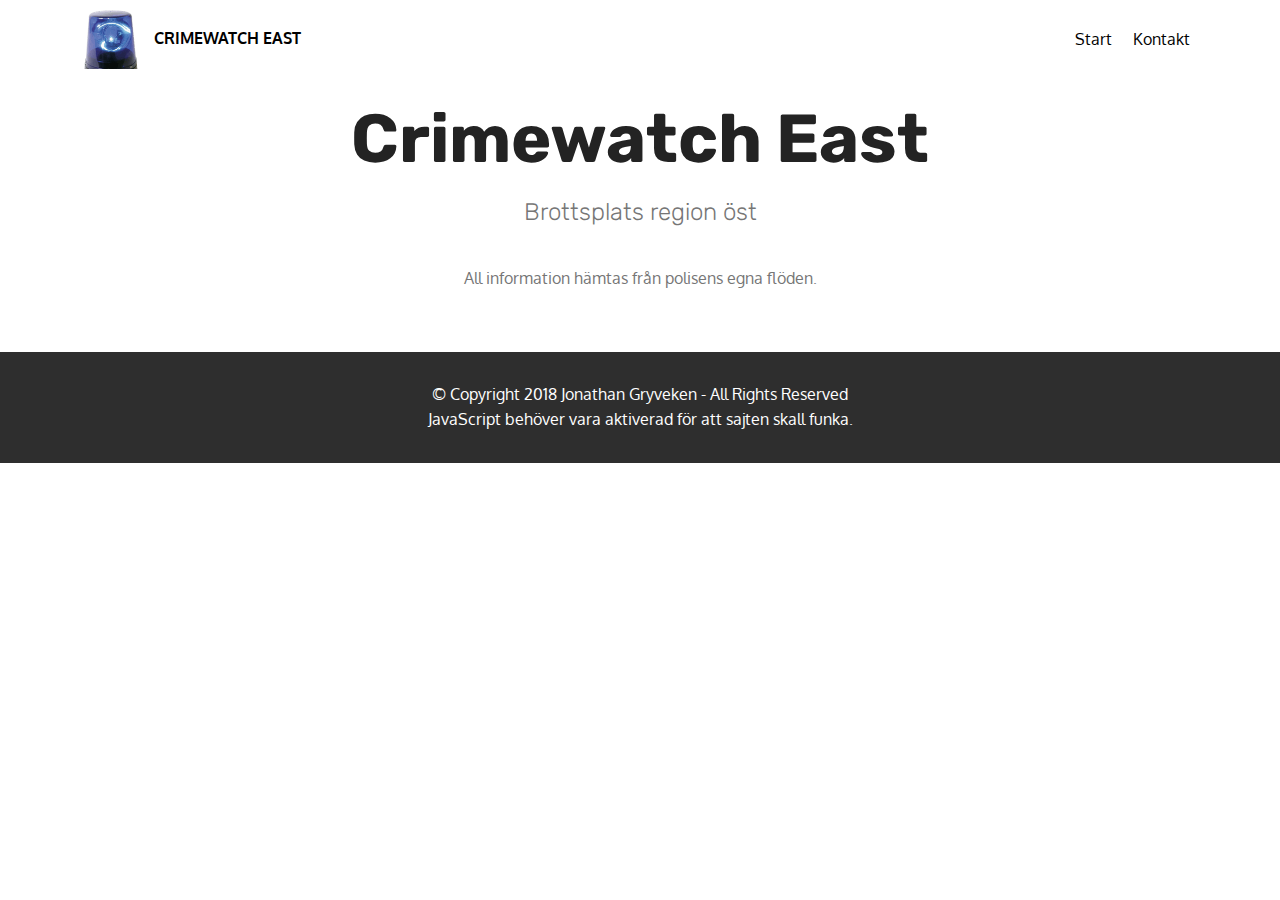
==== index.html @ b77330b5 "create github pages" ====
<!DOCTYPE html>
<html >
<head>
  <!-- Site made with Mobirise Website Builder v4.8.1, https://mobirise.com -->
  <meta charset="UTF-8">
  <meta http-equiv="X-UA-Compatible" content="IE=edge">
  <meta name="generator" content="Mobirise v4.8.1, mobirise.com">
  <meta name="viewport" content="width=device-width, initial-scale=1, minimum-scale=1">
  <link rel="shortcut icon" href="assets/images/220190-122x171.png" type="image/x-icon">
  <meta name="description" content="Brottsplats region öst.">
  <title>Crimewatch East</title>
  <link rel="stylesheet" href="assets/web/assets/mobirise-icons/mobirise-icons.css">
  <link rel="stylesheet" href="assets/tether/tether.min.css">
  <link rel="stylesheet" href="assets/bootstrap/css/bootstrap.min.css">
  <link rel="stylesheet" href="assets/bootstrap/css/bootstrap-grid.min.css">
  <link rel="stylesheet" href="assets/bootstrap/css/bootstrap-reboot.min.css">
  <link rel="stylesheet" href="assets/animatecss/animate.min.css">
  <link rel="stylesheet" href="assets/dropdown/css/style.css">
  <link rel="stylesheet" href="assets/theme/css/style.css">
  <link rel="stylesheet" href="assets/mobirise/css/mbr-additional.css" type="text/css">
  
  
  
</head>
<body>
  <section class="menu cid-r0LQ4fXTQ7" once="menu" id="menu2-1">

    

    <nav class="navbar navbar-expand beta-menu navbar-dropdown align-items-center navbar-fixed-top navbar-toggleable-sm">
        <button class="navbar-toggler navbar-toggler-right" type="button" data-toggle="collapse" data-target="#navbarSupportedContent" aria-controls="navbarSupportedContent" aria-expanded="false" aria-label="Toggle navigation">
            <div class="hamburger">
                <span></span>
                <span></span>
                <span></span>
                <span></span>
            </div>
        </button>
        <div class="menu-logo">
            <div class="navbar-brand">
                <span class="navbar-logo">
                    <a href="index.html#content1-a">
                        <img src="assets/images/220190-122x171.png" alt="Mobirise" title="" style="height: 3.8rem;">
                    </a>
                </span>
                <span class="navbar-caption-wrap"><a class="navbar-caption text-black display-4" href="index.html#content1-a">
                        CRIMEWATCH EAST</a></span>
            </div>
        </div>
        <div class="collapse navbar-collapse" id="navbarSupportedContent">
            <ul class="navbar-nav nav-dropdown nav-right" data-app-modern-menu="true"><li class="nav-item">
                    <a class="nav-link link text-black display-4" href="index.html">
                        Start</a>
                </li>
                <li class="nav-item">
                    <a class="nav-link link text-black display-4" href="contact.html">
                        Kontakt</a>
                </li></ul>
            
        </div>
    </nav>
</section>

<section class="engine"><a href="https://mobiri.se/n">free simple website templates</a></section><section class="mbr-section content4 cid-r0MCqaduKo" id="content4-9">

    

    <div class="container">
        <div class="media-container-row">
            <div class="title col-12 col-md-8">
                <h2 class="align-center pb-3 mbr-fonts-style display-1"><strong>
                    Crimewatch East</strong></h2>
                <h3 class="mbr-section-subtitle align-center mbr-light mbr-fonts-style display-5">Brottsplats region öst</h3>
                
            </div>
        </div>
    </div>
</section>

<section class="mbr-section article content1 cid-r0MCHIO5yZ" id="content1-a">
    
     

    <div class="container">
        <div class="media-container-row">
            <div class="mbr-text col-12 col-md-8 mbr-fonts-style display-7">All information hämtas från polisens egna flöden.</div>
        </div>
    </div>
</section>

<div id="custom-html-0" custom-code="true" data-rv-view="6"><div class="container">
<div class="lead mbr-editable-content">
<script language="JavaScript" src="http://feed2js.org//feed2js.php?src=https%3A%2F%2Fwww.freefullrss.com%2Ffeed.php%3Furl%3Dhttps%253A%252F%252Fpolisen.se%252Faktuellt%252Frss%252Fostergotland%252Fhandelser-rss---ostergotland%252F%26max%3D10%26links%3Dfootnotes%26exc%3D1%26submit%3DCreate%2BFull%2BText%2BRSS&desc=1&targ=y&utf=y&css=lead mbr-editable-content&pc=y&html=p"  charset="UTF-8" type="text/javascript"></script>

<noscript>
&amp;amp;amp;amp;amp;amp;amp;amp;amp;amp;amp;amp;amp;amp;amp;amp;amp;amp;amp;amp;amp;amp;lt;a href="http://feed2js.org//feed2js.php?src=https%3A%2F%2Fwww.freefullrss.com%2Ffeed.php%3Furl%3Dhttps%253A%252F%252Fpolisen.se%252Faktuellt%252Frss%252Fostergotland%252Fhandelser-rss---ostergotland%252F%26max%3D10%26links%3Dfootnotes%26exc%3D1%26submit%3DCreate%2BFull%2BText%2BRSS&amp;amp;amp;amp;amp;amp;amp;amp;amp;amp;amp;amp;amp;amp;amp;amp;amp;amp;amp;amp;amp;amp;desc=1&amp;amp;amp;amp;amp;amp;amp;amp;amp;amp;amp;amp;amp;amp;amp;amp;amp;amp;amp;amp;amp;amp;targ=y&amp;amp;amp;amp;amp;amp;amp;amp;amp;amp;amp;amp;amp;amp;amp;amp;amp;amp;amp;amp;amp;amp;utf=y&amp;amp;amp;amp;amp;amp;amp;amp;amp;amp;amp;amp;amp;amp;amp;amp;amp;amp;amp;amp;amp;amp;css=lead mbr-editable-content&amp;amp;amp;amp;amp;amp;amp;amp;amp;amp;amp;amp;amp;amp;amp;amp;amp;amp;amp;amp;amp;amp;pc=y&amp;amp;amp;amp;amp;amp;amp;amp;amp;amp;amp;amp;amp;amp;amp;amp;amp;amp;amp;amp;amp;amp;html=y"&amp;amp;amp;amp;amp;amp;amp;amp;amp;amp;amp;amp;amp;amp;amp;amp;amp;amp;amp;amp;amp;amp;gt;View RSS feed&amp;amp;amp;amp;amp;amp;amp;amp;amp;amp;amp;amp;amp;amp;amp;amp;amp;amp;amp;amp;amp;amp;lt;/a&amp;amp;amp;amp;amp;amp;amp;amp;amp;amp;amp;amp;amp;amp;amp;amp;amp;amp;amp;amp;amp;amp;gt;
</noscript>
    </div></div></div>

<section once="" class="cid-r0LUasYLub" id="footer6-7">

    

    

    <div class="container">
        <div class="media-container-row align-center mbr-white">
            <div class="col-12">
                <p class="mbr-text mb-0 mbr-fonts-style display-7">
                    © Copyright 2018 Jonathan Gryveken - All Rights Reserved <br>JavaScript behöver vara aktiverad för att sajten skall funka.<br>
                </p>
            </div>
        </div>
    </div>
</section>


  <script src="assets/web/assets/jquery/jquery.min.js"></script>
  <script src="assets/popper/popper.min.js"></script>
  <script src="assets/tether/tether.min.js"></script>
  <script src="assets/bootstrap/js/bootstrap.min.js"></script>
  <script src="assets/smoothscroll/smooth-scroll.js"></script>
  <script src="assets/viewportchecker/jquery.viewportchecker.js"></script>
  <script src="assets/dropdown/js/script.min.js"></script>
  <script src="assets/touchswipe/jquery.touch-swipe.min.js"></script>
  <script src="assets/cookies-alert-plugin/cookies-alert-core.js"></script>
  <script src="assets/cookies-alert-plugin/cookies-alert-script.js"></script>
  <script src="assets/theme/js/script.js"></script>
  
  
  <input name="animation" type="hidden">
  <input name="cookieData" type="hidden" data-cookie-text="We use cookies to give you the best experience.">
  </body>
</html>
---- assets/web/assets/mobirise-icons/mobirise-icons.css ----
@font-face {
  font-family: 'MobiriseIcons';
  src:  url('mobirise-icons.eot?spat4u');
  src:  url('mobirise-icons.eot?spat4u#iefix') format('embedded-opentype'),
    url('mobirise-icons.ttf?spat4u') format('truetype'),
    url('mobirise-icons.woff?spat4u') format('woff'),
    url('mobirise-icons.svg?spat4u#MobiriseIcons') format('svg');
  font-weight: normal;
  font-style: normal;
}

[class^="mbri-"], [class*=" mbri-"] {
  /* use !important to prevent issues with browser extensions that change fonts */
  font-family: MobiriseIcons !important;
  speak: none;
  font-style: normal;
  font-weight: normal;
  font-variant: normal;
  text-transform: none;
  line-height: 1;

  /* Better Font Rendering =========== */
  -webkit-font-smoothing: antialiased;
  -moz-osx-font-smoothing: grayscale;
}

.mbri-add-submenu:before {
  content: "\e900";
}
.mbri-alert:before {
  content: "\e901";
}
.mbri-align-center:before {
  content: "\e902";
}
.mbri-align-justify:before {
  content: "\e903";
}
.mbri-align-left:before {
  content: "\e904";
}
.mbri-align-right:before {
  content: "\e905";
}
.mbri-android:before {
  content: "\e906";
}
.mbri-apple:before {
  content: "\e907";
}
.mbri-arrow-down:before {
  content: "\e908";
}
.mbri-arrow-next:before {
  content: "\e909";
}
.mbri-arrow-prev:before {
  content: "\e90a";
}
.mbri-arrow-up:before {
  content: "\e90b";
}
.mbri-bold:before {
  content: "\e90c";
}
.mbri-bookmark:before {
  content: "\e90d";
}
.mbri-bootstrap:before {
  content: "\e90e";
}
.mbri-briefcase:before {
  content: "\e90f";
}
.mbri-browse:before {
  content: "\e910";
}
.mbri-bulleted-list:before {
  content: "\e911";
}
.mbri-calendar:before {
  content: "\e912";
}
.mbri-camera:before {
  content: "\e913";
}
.mbri-cart-add:before {
  content: "\e914";
}
.mbri-cart-full:before {
  content: "\e915";
}
.mbri-cash:before {
  content: "\e916";
}
.mbri-change-style:before {
  content: "\e917";
}
.mbri-chat:before {
  content: "\e918";
}
.mbri-clock:before {
  content: "\e919";
}
.mbri-close:before {
  content: "\e91a";
}
.mbri-cloud:before {
  content: "\e91b";
}
.mbri-code:before {
  content: "\e91c";
}
.mbri-contact-form:before {
  content: "\e91d";
}
.mbri-credit-card:before {
  content: "\e91e";
}
.mbri-cursor-click:before {
  content: "\e91f";
}
.mbri-cust-feedback:before {
  content: "\e920";
}
.mbri-database:before {
  content: "\e921";
}
.mbri-delivery:before {
  content: "\e922";
}
.mbri-desktop:before {
  content: "\e923";
}
.mbri-devices:before {
  content: "\e924";
}
.mbri-down:before {
  content: "\e925";
}
.mbri-download:before {
  content: "\e989";
}
.mbri-drag-n-drop:before {
  content: "\e927";
}
.mbri-drag-n-drop2:before {
  content: "\e928";
}
.mbri-edit:before {
  content: "\e929";
}
.mbri-edit2:before {
  content: "\e92a";
}
.mbri-error:before {
  content: "\e92b";
}
.mbri-extension:before {
  content: "\e92c";
}
.mbri-features:before {
  content: "\e92d";
}
.mbri-file:before {
  content: "\e92e";
}
.mbri-flag:before {
  content: "\e92f";
}
.mbri-folder:before {
  content: "\e930";
}
.mbri-gift:before {
  content: "\e931";
}
.mbri-github:before {
  content: "\e932";
}
.mbri-globe:before {
  content: "\e933";
}
.mbri-globe-2:before {
  content: "\e934";
}
.mbri-growing-chart:before {
  content: "\e935";
}
.mbri-hearth:before {
  content: "\e936";
}
.mbri-help:before {
  content: "\e937";
}
.mbri-home:before {
  content: "\e938";
}
.mbri-hot-cup:before {
  content: "\e939";
}
.mbri-idea:before {
  content: "\e93a";
}
.mbri-image-gallery:before {
  content: "\e93b";
}
.mbri-image-slider:before {
  content: "\e93c";
}
.mbri-info:before {
  content: "\e93d";
}
.mbri-italic:before {
  content: "\e93e";
}
.mbri-key:before {
  content: "\e93f";
}
.mbri-laptop:before {
  content: "\e940";
}
.mbri-layers:before {
  content: "\e941";
}
.mbri-left-right:before {
  content: "\e942";
}
.mbri-left:before {
  content: "\e943";
}
.mbri-letter:before {
  content: "\e944";
}
.mbri-like:before {
  content: "\e945";
}
.mbri-link:before {
  content: "\e946";
}
.mbri-lock:before {
  content: "\e947";
}
.mbri-login:before {
  content: "\e948";
}
.mbri-logout:before {
  content: "\e949";
}
.mbri-magic-stick:before {
  content: "\e94a";
}
.mbri-map-pin:before {
  content: "\e94b";
}
.mbri-menu:before {
  content: "\e94c";
}
.mbri-mobile:before {
  content: "\e94d";
}
.mbri-mobile2:before {
  content: "\e94e";
}
.mbri-mobirise:before {
  content: "\e94f";
}
.mbri-more-horizontal:before {
  content: "\e950";
}
.mbri-more-vertical:before {
  content: "\e951";
}
.mbri-music:before {
  content: "\e952";
}
.mbri-new-file:before {
  content: "\e953";
}
.mbri-numbered-list:before {
  content: "\e954";
}
.mbri-opened-folder:before {
  content: "\e955";
}
.mbri-pages:before {
  content: "\e956";
}
.mbri-paper-plane:before {
  content: "\e957";
}
.mbri-paperclip:before {
  content: "\e958";
}
.mbri-photo:before {
  content: "\e959";
}
.mbri-photos:before {
  content: "\e95a";
}
.mbri-pin:before {
  content: "\e95b";
}
.mbri-play:before {
  content: "\e95c";
}
.mbri-plus:before {
  content: "\e95d";
}
.mbri-preview:before {
  content: "\e95e";
}
.mbri-print:before {
  content: "\e95f";
}
.mbri-protect:before {
  content: "\e960";
}
.mbri-question:before {
  content: "\e961";
}
.mbri-quote-left:before {
  content: "\e962";
}
.mbri-quote-right:before {
  content: "\e963";
}
.mbri-refresh:before {
  content: "\e964";
}
.mbri-responsive:before {
  content: "\e965";
}
.mbri-right:before {
  content: "\e966";
}
.mbri-rocket:before {
  content: "\e967";
}
.mbri-sad-face:before {
  content: "\e968";
}
.mbri-sale:before {
  content: "\e969";
}
.mbri-save:before {
  content: "\e96a";
}
.mbri-search:before {
  content: "\e96b";
}
.mbri-setting:before {
  content: "\e96c";
}
.mbri-setting2:before {
  content: "\e96d";
}
.mbri-setting3:before {
  content: "\e96e";
}
.mbri-share:before {
  content: "\e96f";
}
.mbri-shopping-bag:before {
  content: "\e970";
}
.mbri-shopping-basket:before {
  content: "\e971";
}
.mbri-shopping-cart:before {
  content: "\e972";
}
.mbri-sites:before {
  content: "\e973";
}
.mbri-smile-face:before {
  content: "\e974";
}
.mbri-speed:before {
  content: "\e975";
}
.mbri-star:before {
  content: "\e976";
}
.mbri-success:before {
  content: "\e977";
}
.mbri-sun:before {
  content: "\e978";
}
.mbri-sun2:before {
  content: "\e979";
}
.mbri-tablet:before {
  content: "\e97a";
}
.mbri-tablet-vertical:before {
  content: "\e97b";
}
.mbri-target:before {
  content: "\e97c";
}
.mbri-timer:before {
  content: "\e97d";
}
.mbri-to-ftp:before {
  content: "\e97e";
}
.mbri-to-local-drive:before {
  content: "\e97f";
}
.mbri-touch-swipe:before {
  content: "\e980";
}
.mbri-touch:before {
  content: "\e981";
}
.mbri-trash:before {
  content: "\e982";
}
.mbri-underline:before {
  content: "\e983";
}
.mbri-unlink:before {
  content: "\e984";
}
.mbri-unlock:before {
  content: "\e985";
}
.mbri-up-down:before {
  content: "\e986";
}
.mbri-up:before {
  content: "\e987";
}
.mbri-update:before {
  content: "\e988";
}
.mbri-upload:before {
 content: "\e926"; 
}
.mbri-user:before {
  content: "\e98a";
}
.mbri-user2:before {
  content: "\e98b";
}
.mbri-users:before {
  content: "\e98c";
}
.mbri-video:before {
  content: "\e98d";
}
.mbri-video-play:before {
  content: "\e98e";
}
.mbri-watch:before {
  content: "\e98f";
}
.mbri-website-theme:before {
  content: "\e990";
}
.mbri-wifi:before {
  content: "\e991";
}
.mbri-windows:before {
  content: "\e992";
}
.mbri-zoom-out:before {
  content: "\e993";
}
.mbri-redo:before {
  content: "\e994";
}
.mbri-undo:before {
  content: "\e995";
}
---- assets/dropdown/css/style.css ----
.navbar-dropdown {
  left: 0;
  padding: 0;
  position: absolute;
  right: 0;
  top: 0;
  transition: all 0.45s ease;
  z-index: 1030;
  background: #282828; }
  .navbar-dropdown .navbar-logo {
    margin-right: 0.8rem;
    transition: margin 0.3s ease-in-out;
    vertical-align: middle; }
    .navbar-dropdown .navbar-logo img {
      height: 3.125rem;
      transition: all 0.3s ease-in-out; }
    .navbar-dropdown .navbar-logo.mbr-iconfont {
      font-size: 3.125rem;
      line-height: 3.125rem; }
  .navbar-dropdown .navbar-caption {
    font-weight: 700;
    white-space: normal;
    vertical-align: -4px;
    line-height: 3.125rem !important; }
    .navbar-dropdown .navbar-caption, .navbar-dropdown .navbar-caption:hover {
      color: inherit;
      text-decoration: none; }
  .navbar-dropdown .mbr-iconfont + .navbar-caption {
    vertical-align: -1px; }
  .navbar-dropdown.navbar-fixed-top {
    position: fixed; }
  .navbar-dropdown .navbar-brand span {
    vertical-align: -4px; }
  .navbar-dropdown.bg-color.transparent {
    background: none; }
  .navbar-dropdown.navbar-short .navbar-brand {
    padding: 0.625rem 0; }
    .navbar-dropdown.navbar-short .navbar-brand span {
      vertical-align: -1px; }
  .navbar-dropdown.navbar-short .navbar-caption {
    line-height: 2.375rem !important;
    vertical-align: -2px; }
  .navbar-dropdown.navbar-short .navbar-logo {
    margin-right: 0.5rem; }
    .navbar-dropdown.navbar-short .navbar-logo img {
      height: 2.375rem; }
    .navbar-dropdown.navbar-short .navbar-logo.mbr-iconfont {
      font-size: 2.375rem;
      line-height: 2.375rem; }
  .navbar-dropdown.navbar-short .mbr-table-cell {
    height: 3.625rem; }
  .navbar-dropdown .navbar-close {
    left: 0.6875rem;
    position: fixed;
    top: 0.75rem;
    z-index: 1000; }
  .navbar-dropdown .hamburger-icon {
    content: "";
    display: inline-block;
    vertical-align: middle;
    width: 16px;
    -webkit-box-shadow: 0 -6px 0 1px #282828,0 0 0 1px #282828,0 6px 0 1px #282828;
    -moz-box-shadow: 0 -6px 0 1px #282828,0 0 0 1px #282828,0 6px 0 1px #282828;
    box-shadow: 0 -6px 0 1px #282828,0 0 0 1px #282828,0 6px 0 1px #282828; }

.dropdown-menu .dropdown-toggle[data-toggle="dropdown-submenu"]::after {
  border-bottom: 0.35em solid transparent;
  border-left: 0.35em solid;
  border-right: 0;
  border-top: 0.35em solid transparent;
  margin-left: 0.3rem; }

.dropdown-menu .dropdown-item:focus {
  outline: 0; }

.nav-dropdown {
  font-size: 0.75rem;
  font-weight: 500;
  height: auto !important; }
  .nav-dropdown .nav-btn {
    padding-left: 1rem; }
  .nav-dropdown .link {
    margin: .667em 1.667em;
    font-weight: 500;
    padding: 0;
    transition: color .2s ease-in-out; }
    .nav-dropdown .link.dropdown-toggle {
      margin-right: 2.583em; }
      .nav-dropdown .link.dropdown-toggle::after {
        margin-left: .25rem;
        border-top: 0.35em solid;
        border-right: 0.35em solid transparent;
        border-left: 0.35em solid transparent;
        border-bottom: 0; }
      .nav-dropdown .link.dropdown-toggle[aria-expanded="true"] {
        margin: 0;
        padding: 0.667em 3.263em  0.667em 1.667em; }
  .nav-dropdown .link::after,
  .nav-dropdown .dropdown-item::after {
    color: inherit; }
  .nav-dropdown .btn {
    font-size: 0.75rem;
    font-weight: 700;
    letter-spacing: 0;
    margin-bottom: 0;
    padding-left: 1.25rem;
    padding-right: 1.25rem; }
  .nav-dropdown .dropdown-menu {
    border-radius: 0;
    border: 0;
    left: 0;
    margin: 0;
    padding-bottom: 1.25rem;
    padding-top: 1.25rem;
    position: relative; }
  .nav-dropdown .dropdown-submenu {
    margin-left: 0.125rem;
    top: 0; }
  .nav-dropdown .dropdown-item {
    font-weight: 500;
    line-height: 2;
    padding: 0.3846em 4.615em 0.3846em 1.5385em;
    position: relative;
    transition: color .2s ease-in-out, background-color .2s ease-in-out; }
    .nav-dropdown .dropdown-item::after {
      margin-top: -0.3077em;
      position: absolute;
      right: 1.1538em;
      top: 50%; }
    .nav-dropdown .dropdown-item:focus, .nav-dropdown .dropdown-item:hover {
      background: none; }

@media (max-width: 767px) {
  .nav-dropdown.navbar-toggleable-sm {
    bottom: 0;
    display: none;
    left: 0;
    overflow-x: hidden;
    position: fixed;
    top: 0;
    transform: translateX(-100%);
    -ms-transform: translateX(-100%);
    -webkit-transform: translateX(-100%);
    width: 18.75rem;
    z-index: 999; } }
.nav-dropdown.navbar-toggleable-xl {
  bottom: 0;
  display: none;
  left: 0;
  overflow-x: hidden;
  position: fixed;
  top: 0;
  transform: translateX(-100%);
  -ms-transform: translateX(-100%);
  -webkit-transform: translateX(-100%);
  width: 18.75rem;
  z-index: 999; }

.nav-dropdown-sm {
  display: block !important;
  overflow-x: hidden;
  overflow: auto;
  padding-top: 3.875rem; }
  .nav-dropdown-sm::after {
    content: "";
    display: block;
    height: 3rem;
    width: 100%; }
  .nav-dropdown-sm.collapse.in ~ .navbar-close {
    display: block !important; }
  .nav-dropdown-sm.collapsing, .nav-dropdown-sm.collapse.in {
    transform: translateX(0);
    -ms-transform: translateX(0);
    -webkit-transform: translateX(0);
    transition: all 0.25s ease-out;
    -webkit-transition: all 0.25s ease-out;
    background: #282828; }
  .nav-dropdown-sm.collapsing[aria-expanded="false"] {
    transform: translateX(-100%);
    -ms-transform: translateX(-100%);
    -webkit-transform: translateX(-100%); }
  .nav-dropdown-sm .nav-item {
    display: block;
    margin-left: 0 !important;
    padding-left: 0; }
  .nav-dropdown-sm .link,
  .nav-dropdown-sm .dropdown-item {
    border-top: 1px dotted rgba(255, 255, 255, 0.1);
    font-size: 0.8125rem;
    line-height: 1.6;
    margin: 0 !important;
    padding: 0.875rem 2.4rem 0.875rem 1.5625rem !important;
    position: relative;
    white-space: normal; }
    .nav-dropdown-sm .link:focus, .nav-dropdown-sm .link:hover,
    .nav-dropdown-sm .dropdown-item:focus,
    .nav-dropdown-sm .dropdown-item:hover {
      background: rgba(0, 0, 0, 0.2) !important;
      color: #c0a375; }
  .nav-dropdown-sm .nav-btn {
    position: relative;
    padding: 1.5625rem 1.5625rem 0 1.5625rem; }
    .nav-dropdown-sm .nav-btn::before {
      border-top: 1px dotted rgba(255, 255, 255, 0.1);
      content: "";
      left: 0;
      position: absolute;
      top: 0;
      width: 100%; }
    .nav-dropdown-sm .nav-btn + .nav-btn {
      padding-top: 0.625rem; }
      .nav-dropdown-sm .nav-btn + .nav-btn::before {
        display: none; }
  .nav-dropdown-sm .btn {
    padding: 0.625rem 0; }
  .nav-dropdown-sm .dropdown-toggle[data-toggle="dropdown-submenu"]::after {
    margin-left: .25rem;
    border-top: 0.35em solid;
    border-right: 0.35em solid transparent;
    border-left: 0.35em solid transparent;
    border-bottom: 0; }
  .nav-dropdown-sm .dropdown-toggle[data-toggle="dropdown-submenu"][aria-expanded="true"]::after {
    border-top: 0;
    border-right: 0.35em solid transparent;
    border-left: 0.35em solid transparent;
    border-bottom: 0.35em solid; }
  .nav-dropdown-sm .dropdown-menu {
    margin: 0;
    padding: 0;
    position: relative;
    top: 0;
    left: 0;
    width: 100%;
    border: 0;
    float: none;
    border-radius: 0;
    background: none; }
  .nav-dropdown-sm .dropdown-submenu {
    left: 100%;
    margin-left: 0.125rem;
    margin-top: -1.25rem;
    top: 0; }

.navbar-toggleable-sm .nav-dropdown .dropdown-menu {
  position: absolute; }

.navbar-toggleable-sm .nav-dropdown .dropdown-submenu {
  left: 100%;
  margin-left: 0.125rem;
  margin-top: -1.25rem;
  top: 0; }

.navbar-toggleable-sm.opened .nav-dropdown .dropdown-menu {
  position: relative; }

.navbar-toggleable-sm.opened .nav-dropdown .dropdown-submenu {
  left: 0;
  margin-left: 00rem;
  margin-top: 0rem;
  top: 0; }

.is-builder .nav-dropdown.collapsing {
  transition: none !important; }

/*# sourceMappingURL=style.css.map */
---- assets/theme/css/style.css ----
/*!
 * Mobirise v4 theme (https://mobirise.com/)
 * Copyright 2017 Mobirise
 */
section {
  background-color: #eeeeee; }

section,
.container,
.container-fluid {
  position: relative;
  word-wrap: break-word; }

a.mbr-iconfont:hover {
  text-decoration: none; }

.article .lead p, .article .lead ul, .article .lead ol, .article .lead pre, .article .lead blockquote {
  margin-bottom: 0; }

a {
  font-style: normal;
  font-weight: 400;
  cursor: pointer; }
  a, a:hover {
    text-decoration: none; }

figure {
  margin-bottom: 0; }

body {
  color: #232323; }

h1, h2, h3, h4, h5, h6,
.h1, .h2, .h3, .h4, .h5, .h6,
.display-1, .display-2, .display-3, .display-4 {
  line-height: 1;
  word-break: break-word;
  word-wrap: break-word; }

b, strong {
  font-weight: bold; }

blockquote {
  padding: 10px 0 10px 20px;
  position: relative;
  border-left: 2px solid;
  border-color: #ff3366; }

input:-webkit-autofill, input:-webkit-autofill:hover, input:-webkit-autofill:focus, input:-webkit-autofill:active {
  transition-delay: 9999s;
  transition-property: background-color, color; }

textarea[type="hidden"] {
  display: none; }

body {
  position: relative; }

section {
  background-position: 50% 50%;
  background-repeat: no-repeat;
  background-size: cover; }
  section .mbr-background-video,
  section .mbr-background-video-preview {
    position: absolute;
    bottom: 0;
    left: 0;
    right: 0;
    top: 0; }

.hidden {
  visibility: hidden; }

.mbr-z-index20 {
  z-index: 20; }

/*! Base colors */
.mbr-white {
  color: #ffffff; }

.mbr-black {
  color: #000000; }

.mbr-bg-white {
  background-color: #ffffff; }

.mbr-bg-black {
  background-color: #000000; }

/*! Text-aligns */
.align-left {
  text-align: left; }

.align-center {
  text-align: center; }

.align-right {
  text-align: right; }

@media (max-width: 767px) {
  .align-left, .align-center, .align-right, .mbr-section-btn, .mbr-section-title {
    text-align: center; } }
/*! Font-weight  */
.mbr-light {
  font-weight: 300; }

.mbr-regular {
  font-weight: 400; }

.mbr-semibold {
  font-weight: 500; }

.mbr-bold {
  font-weight: 700; }

/*! Media  */
.media-size-item {
  -webkit-flex: 1 1 auto;
  -moz-flex: 1 1 auto;
  -ms-flex: 1 1 auto;
  -o-flex: 1 1 auto;
  flex: 1 1 auto; }

.media-content {
  -webkit-flex-basis: 100%;
  flex-basis: 100%; }

.media-container-row {
  display: -ms-flexbox;
  display: -webkit-flex;
  display: flex;
  -webkit-flex-direction: row;
  -ms-flex-direction: row;
  flex-direction: row;
  -webkit-flex-wrap: wrap;
  -ms-flex-wrap: wrap;
  flex-wrap: wrap;
  -webkit-justify-content: center;
  -ms-flex-pack: center;
  justify-content: center;
  -webkit-align-content: center;
  -ms-flex-line-pack: center;
  align-content: center;
  -webkit-align-items: start;
  -ms-flex-align: start;
  align-items: start; }
  .media-container-row .media-size-item {
    width: 400px; }

.media-container-column {
  display: -ms-flexbox;
  display: -webkit-flex;
  display: flex;
  -webkit-flex-direction: column;
  -ms-flex-direction: column;
  flex-direction: column;
  -webkit-flex-wrap: wrap;
  -ms-flex-wrap: wrap;
  flex-wrap: wrap;
  -webkit-justify-content: center;
  -ms-flex-pack: center;
  justify-content: center;
  -webkit-align-content: center;
  -ms-flex-line-pack: center;
  align-content: center;
  -webkit-align-items: stretch;
  -ms-flex-align: stretch;
  align-items: stretch; }
  .media-container-column > * {
    width: 100%; }

@media (min-width: 992px) {
  .media-container-row {
    -webkit-flex-wrap: nowrap;
    -ms-flex-wrap: nowrap;
    flex-wrap: nowrap; } }
figure {
  overflow: hidden; }

figure[mbr-media-size] {
  transition: width 0.1s; }

.mbr-figure img, .mbr-figure iframe {
  display: block;
  width: 100%; }

.card {
  background-color: transparent;
  border: none; }

.card-img {
  text-align: center;
  flex-shrink: 0; }

.media {
  max-width: 100%;
  margin: 0 auto; }

.mbr-figure {
  -ms-flex-item-align: center;
  -ms-grid-row-align: center;
  -webkit-align-self: center;
  align-self: center; }

.media-container > div {
  max-width: 100%; }

.mbr-figure img, .card-img img {
  width: 100%; }

@media (max-width: 991px) {
  .media-size-item {
    width: auto !important; }

  .media {
    width: auto; }

  .mbr-figure {
    width: 100% !important; } }
/*! Buttons */
.mbr-section-btn {
  margin-left: -.25rem;
  margin-right: -.25rem;
  font-size: 0; }

nav .mbr-section-btn {
  margin-left: 0rem;
  margin-right: 0rem; }

/*! Btn icon margin */
.btn .mbr-iconfont, .btn.btn-sm .mbr-iconfont {
  cursor: pointer;
  margin-right: 0.5rem; }

.btn.btn-md .mbr-iconfont, .btn.btn-md .mbr-iconfont {
  margin-right: 0.8rem; }

.mbr-regular {
  font-weight: 400; }

.mbr-semibold {
  font-weight: 500; }

.mbr-bold {
  font-weight: 700; }

[type="submit"] {
  -webkit-appearance: none; }

/*! Full-screen */
.mbr-fullscreen .mbr-overlay {
  min-height: 100vh; }

.mbr-fullscreen {
  display: flex;
  display: -webkit-flex;
  display: -moz-flex;
  display: -ms-flex;
  display: -o-flex;
  align-items: center;
  -webkit-align-items: center;
  min-height: 100vh;
  padding-top: 3rem;
  padding-bottom: 3rem; }

/*! Map */
.map {
  height: 25rem;
  position: relative; }
  .map iframe {
    width: 100%;
    height: 100%; }

/* Form */
.form-asterisk {
  font-family: initial;
  position: absolute;
  top: -2px;
  font-weight: normal; }

/*! Scroll to top arrow */
.mbr-arrow-up {
  bottom: 25px;
  right: 90px;
  position: fixed;
  text-align: right;
  z-index: 5000;
  color: #ffffff;
  font-size: 32px;
  transform: rotate(180deg);
  -webkit-transform: rotate(180deg); }

.mbr-arrow-up a {
  background: rgba(0, 0, 0, 0.2);
  border-radius: 3px;
  color: #fff;
  display: inline-block;
  height: 60px;
  width: 60px;
  outline-style: none !important;
  position: relative;
  text-decoration: none;
  transition: all .3s ease-in-out;
  cursor: pointer;
  text-align: center; }
  .mbr-arrow-up a:hover {
    background-color: rgba(0, 0, 0, 0.4); }
  .mbr-arrow-up a i {
    line-height: 60px; }

.mbr-arrow-up-icon {
  display: block;
  color: #fff; }

.mbr-arrow-up-icon::before {
  content: "\203a";
  display: inline-block;
  font-family: serif;
  font-size: 32px;
  line-height: 1;
  font-style: normal;
  position: relative;
  top: 6px;
  left: -4px;
  -webkit-transform: rotate(-90deg);
  transform: rotate(-90deg); }

/*! Arrow Down */
.mbr-arrow {
  position: absolute;
  bottom: 45px;
  left: 50%;
  width: 60px;
  height: 60px;
  cursor: pointer;
  background-color: rgba(80, 80, 80, 0.5);
  border-radius: 50%;
  -webkit-transform: translateX(-50%);
  transform: translateX(-50%); }
  .mbr-arrow > a {
    display: inline-block;
    text-decoration: none;
    outline-style: none;
    -webkit-animation: arrowdown 1.7s ease-in-out infinite;
    animation: arrowdown 1.7s ease-in-out infinite; }
    .mbr-arrow > a > i {
      position: absolute;
      top: -2px;
      left: 15px;
      font-size: 2rem; }

@keyframes arrowdown {
  0% {
    transform: translateY(0px);
    -webkit-transform: translateY(0px); }
  50% {
    transform: translateY(-5px);
    -webkit-transform: translateY(-5px); }
  100% {
    transform: translateY(0px);
    -webkit-transform: translateY(0px); } }
@-webkit-keyframes arrowdown {
  0% {
    transform: translateY(0px);
    -webkit-transform: translateY(0px); }
  50% {
    transform: translateY(-5px);
    -webkit-transform: translateY(-5px); }
  100% {
    transform: translateY(0px);
    -webkit-transform: translateY(0px); } }
@media (max-width: 500px) {
  .mbr-arrow-up {
    left: 50%;
    right: auto;
    transform: translateX(-50%) rotate(180deg);
    -webkit-transform: translateX(-50%) rotate(180deg); } }
/*Gradients animation*/
@keyframes gradient-animation {
  from {
    background-position: 0% 100%;
    animation-timing-function: ease-in-out; }
  to {
    background-position: 100% 0%;
    animation-timing-function: ease-in-out; } }
@-webkit-keyframes gradient-animation {
  from {
    background-position: 0% 100%;
    animation-timing-function: ease-in-out; }
  to {
    background-position: 100% 0%;
    animation-timing-function: ease-in-out; } }
.bg-gradient {
  background-size: 200% 200%;
  animation: gradient-animation 5s infinite alternate;
  -webkit-animation: gradient-animation 5s infinite alternate; }

.menu .navbar-brand {
  display: -webkit-flex; }
  .menu .navbar-brand span {
    display: flex;
    display: -webkit-flex; }
  .menu .navbar-brand .navbar-caption-wrap {
    display: -webkit-flex; }
  .menu .navbar-brand .navbar-logo img {
    display: -webkit-flex; }
@media (min-width: 768px) and (max-width: 991px) {
  .menu .navbar-toggleable-sm .navbar-nav {
    display: -webkit-box;
    display: -webkit-flex;
    display: -ms-flexbox; } }
@media (min-width: 992px) {
  .menu .navbar-nav.nav-dropdown {
    display: -webkit-flex; }
  .menu .navbar-toggleable-sm .navbar-collapse {
    display: -webkit-flex !important; } }

/*# sourceMappingURL=style.css.map */
.engine {
	position: absolute;
	text-indent: -2400px;
	text-align: center;
	padding: 0;
	top: 0;
	left: -2400px;
}
---- assets/mobirise/css/mbr-additional.css ----
@import url(https://fonts.googleapis.com/css?family=Rubik:300,300i,400,400i,500,500i,700,700i,900,900i);
@import url(https://fonts.googleapis.com/css?family=Oxygen:300,400,700);





body {
  font-style: normal;
  line-height: 1.5;
}
.mbr-section-title {
  font-style: normal;
  line-height: 1.2;
}
.mbr-section-subtitle {
  line-height: 1.3;
}
.mbr-text {
  font-style: normal;
  line-height: 1.6;
}
.display-1 {
  font-family: 'Rubik', sans-serif;
  font-size: 4.25rem;
}
.display-1 > .mbr-iconfont {
  font-size: 6.8rem;
}
.display-2 {
  font-family: 'Rubik', sans-serif;
  font-size: 3rem;
}
.display-2 > .mbr-iconfont {
  font-size: 4.8rem;
}
.display-4 {
  font-family: 'Oxygen', sans-serif;
  font-size: 1rem;
}
.display-4 > .mbr-iconfont {
  font-size: 1.6rem;
}
.display-5 {
  font-family: 'Rubik', sans-serif;
  font-size: 1.5rem;
}
.display-5 > .mbr-iconfont {
  font-size: 2.4rem;
}
.display-7 {
  font-family: 'Oxygen', sans-serif;
  font-size: 1rem;
}
.display-7 > .mbr-iconfont {
  font-size: 1.6rem;
}
/* ---- Fluid typography for mobile devices ---- */
/* 1.4 - font scale ratio ( bootstrap == 1.42857 ) */
/* 100vw - current viewport width */
/* (48 - 20)  48 == 48rem == 768px, 20 == 20rem == 320px(minimal supported viewport) */
/* 0.65 - min scale variable, may vary */
@media (max-width: 768px) {
  .display-1 {
    font-size: 3.4rem;
    font-size: calc( 2.1374999999999997rem + (4.25 - 2.1374999999999997) * ((100vw - 20rem) / (48 - 20)));
    line-height: calc( 1.4 * (2.1374999999999997rem + (4.25 - 2.1374999999999997) * ((100vw - 20rem) / (48 - 20))));
  }
  .display-2 {
    font-size: 2.4rem;
    font-size: calc( 1.7rem + (3 - 1.7) * ((100vw - 20rem) / (48 - 20)));
    line-height: calc( 1.4 * (1.7rem + (3 - 1.7) * ((100vw - 20rem) / (48 - 20))));
  }
  .display-4 {
    font-size: 0.8rem;
    font-size: calc( 1rem + (1 - 1) * ((100vw - 20rem) / (48 - 20)));
    line-height: calc( 1.4 * (1rem + (1 - 1) * ((100vw - 20rem) / (48 - 20))));
  }
  .display-5 {
    font-size: 1.2rem;
    font-size: calc( 1.175rem + (1.5 - 1.175) * ((100vw - 20rem) / (48 - 20)));
    line-height: calc( 1.4 * (1.175rem + (1.5 - 1.175) * ((100vw - 20rem) / (48 - 20))));
  }
}
/* Buttons */
.btn {
  font-weight: 500;
  border-width: 2px;
  font-style: normal;
  letter-spacing: 1px;
  margin: .4rem .8rem;
  white-space: normal;
  -webkit-transition: all 0.3s ease-in-out;
  -moz-transition: all 0.3s ease-in-out;
  transition: all 0.3s ease-in-out;
  padding: 1rem 3rem;
  border-radius: 3px;
  display: inline-flex;
  align-items: center;
  justify-content: center;
  word-break: break-word;
}
.btn-sm {
  font-weight: 500;
  letter-spacing: 1px;
  -webkit-transition: all 0.3s ease-in-out;
  -moz-transition: all 0.3s ease-in-out;
  transition: all 0.3s ease-in-out;
  padding: 0.6rem 1.5rem;
  border-radius: 3px;
}
.btn-md {
  font-weight: 500;
  letter-spacing: 1px;
  margin: .4rem .8rem !important;
  -webkit-transition: all 0.3s ease-in-out;
  -moz-transition: all 0.3s ease-in-out;
  transition: all 0.3s ease-in-out;
  padding: 1rem 3rem;
  border-radius: 3px;
}
.btn-lg {
  font-weight: 500;
  letter-spacing: 1px;
  margin: .4rem .8rem !important;
  -webkit-transition: all 0.3s ease-in-out;
  -moz-transition: all 0.3s ease-in-out;
  transition: all 0.3s ease-in-out;
  padding: 1.2rem 3.2rem;
  border-radius: 3px;
}
.bg-primary {
  background-color: #232323 !important;
}
.bg-success {
  background-color: #f7ed4a !important;
}
.bg-info {
  background-color: #82786e !important;
}
.bg-warning {
  background-color: #879a9f !important;
}
.bg-danger {
  background-color: #b1a374 !important;
}
.btn-primary,
.btn-primary:active {
  background-color: #232323 !important;
  border-color: #232323 !important;
  color: #ffffff !important;
}
.btn-primary:hover,
.btn-primary:focus,
.btn-primary.focus,
.btn-primary.active {
  color: #ffffff !important;
  background-color: #000000 !important;
  border-color: #000000 !important;
}
.btn-primary.disabled,
.btn-primary:disabled {
  color: #ffffff !important;
  background-color: #000000 !important;
  border-color: #000000 !important;
}
.btn-secondary,
.btn-secondary:active {
  background-color: #ff3366 !important;
  border-color: #ff3366 !important;
  color: #ffffff !important;
}
.btn-secondary:hover,
.btn-secondary:focus,
.btn-secondary.focus,
.btn-secondary.active {
  color: #ffffff !important;
  background-color: #e50039 !important;
  border-color: #e50039 !important;
}
.btn-secondary.disabled,
.btn-secondary:disabled {
  color: #ffffff !important;
  background-color: #e50039 !important;
  border-color: #e50039 !important;
}
.btn-info,
.btn-info:active {
  background-color: #82786e !important;
  border-color: #82786e !important;
  color: #ffffff !important;
}
.btn-info:hover,
.btn-info:focus,
.btn-info.focus,
.btn-info.active {
  color: #ffffff !important;
  background-color: #59524b !important;
  border-color: #59524b !important;
}
.btn-info.disabled,
.btn-info:disabled {
  color: #ffffff !important;
  background-color: #59524b !important;
  border-color: #59524b !important;
}
.btn-success,
.btn-success:active {
  background-color: #f7ed4a !important;
  border-color: #f7ed4a !important;
  color: #3f3c03 !important;
}
.btn-success:hover,
.btn-success:focus,
.btn-success.focus,
.btn-success.active {
  color: #3f3c03 !important;
  background-color: #eadd0a !important;
  border-color: #eadd0a !important;
}
.btn-success.disabled,
.btn-success:disabled {
  color: #3f3c03 !important;
  background-color: #eadd0a !important;
  border-color: #eadd0a !important;
}
.btn-warning,
.btn-warning:active {
  background-color: #879a9f !important;
  border-color: #879a9f !important;
  color: #ffffff !important;
}
.btn-warning:hover,
.btn-warning:focus,
.btn-warning.focus,
.btn-warning.active {
  color: #ffffff !important;
  background-color: #617479 !important;
  border-color: #617479 !important;
}
.btn-warning.disabled,
.btn-warning:disabled {
  color: #ffffff !important;
  background-color: #617479 !important;
  border-color: #617479 !important;
}
.btn-danger,
.btn-danger:active {
  background-color: #b1a374 !important;
  border-color: #b1a374 !important;
  color: #ffffff !important;
}
.btn-danger:hover,
.btn-danger:focus,
.btn-danger.focus,
.btn-danger.active {
  color: #ffffff !important;
  background-color: #8b7d4e !important;
  border-color: #8b7d4e !important;
}
.btn-danger.disabled,
.btn-danger:disabled {
  color: #ffffff !important;
  background-color: #8b7d4e !important;
  border-color: #8b7d4e !important;
}
.btn-white {
  color: #333333 !important;
}
.btn-white,
.btn-white:active {
  background-color: #ffffff !important;
  border-color: #ffffff !important;
  color: #808080 !important;
}
.btn-white:hover,
.btn-white:focus,
.btn-white.focus,
.btn-white.active {
  color: #808080 !important;
  background-color: #d9d9d9 !important;
  border-color: #d9d9d9 !important;
}
.btn-white.disabled,
.btn-white:disabled {
  color: #808080 !important;
  background-color: #d9d9d9 !important;
  border-color: #d9d9d9 !important;
}
.btn-black,
.btn-black:active {
  background-color: #333333 !important;
  border-color: #333333 !important;
  color: #ffffff !important;
}
.btn-black:hover,
.btn-black:focus,
.btn-black.focus,
.btn-black.active {
  color: #ffffff !important;
  background-color: #0d0d0d !important;
  border-color: #0d0d0d !important;
}
.btn-black.disabled,
.btn-black:disabled {
  color: #ffffff !important;
  background-color: #0d0d0d !important;
  border-color: #0d0d0d !important;
}
.btn-primary-outline,
.btn-primary-outline:active {
  background: none;
  border-color: #000000;
  color: #000000;
}
.btn-primary-outline:hover,
.btn-primary-outline:focus,
.btn-primary-outline.focus,
.btn-primary-outline.active {
  color: #ffffff;
  background-color: #232323;
  border-color: #232323;
}
.btn-primary-outline.disabled,
.btn-primary-outline:disabled {
  color: #ffffff !important;
  background-color: #232323 !important;
  border-color: #232323 !important;
}
.btn-secondary-outline,
.btn-secondary-outline:active {
  background: none;
  border-color: #cc0033;
  color: #cc0033;
}
.btn-secondary-outline:hover,
.btn-secondary-outline:focus,
.btn-secondary-outline.focus,
.btn-secondary-outline.active {
  color: #ffffff;
  background-color: #ff3366;
  border-color: #ff3366;
}
.btn-secondary-outline.disabled,
.btn-secondary-outline:disabled {
  color: #ffffff !important;
  background-color: #ff3366 !important;
  border-color: #ff3366 !important;
}
.btn-info-outline,
.btn-info-outline:active {
  background: none;
  border-color: #4b453f;
  color: #4b453f;
}
.btn-info-outline:hover,
.btn-info-outline:focus,
.btn-info-outline.focus,
.btn-info-outline.active {
  color: #ffffff;
  background-color: #82786e;
  border-color: #82786e;
}
.btn-info-outline.disabled,
.btn-info-outline:disabled {
  color: #ffffff !important;
  background-color: #82786e !important;
  border-color: #82786e !important;
}
.btn-success-outline,
.btn-success-outline:active {
  background: none;
  border-color: #d2c609;
  color: #d2c609;
}
.btn-success-outline:hover,
.btn-success-outline:focus,
.btn-success-outline.focus,
.btn-success-outline.active {
  color: #3f3c03;
  background-color: #f7ed4a;
  border-color: #f7ed4a;
}
.btn-success-outline.disabled,
.btn-success-outline:disabled {
  color: #3f3c03 !important;
  background-color: #f7ed4a !important;
  border-color: #f7ed4a !important;
}
.btn-warning-outline,
.btn-warning-outline:active {
  background: none;
  border-color: #55666b;
  color: #55666b;
}
.btn-warning-outline:hover,
.btn-warning-outline:focus,
.btn-warning-outline.focus,
.btn-warning-outline.active {
  color: #ffffff;
  background-color: #879a9f;
  border-color: #879a9f;
}
.btn-warning-outline.disabled,
.btn-warning-outline:disabled {
  color: #ffffff !important;
  background-color: #879a9f !important;
  border-color: #879a9f !important;
}
.btn-danger-outline,
.btn-danger-outline:active {
  background: none;
  border-color: #7a6e45;
  color: #7a6e45;
}
.btn-danger-outline:hover,
.btn-danger-outline:focus,
.btn-danger-outline.focus,
.btn-danger-outline.active {
  color: #ffffff;
  background-color: #b1a374;
  border-color: #b1a374;
}
.btn-danger-outline.disabled,
.btn-danger-outline:disabled {
  color: #ffffff !important;
  background-color: #b1a374 !important;
  border-color: #b1a374 !important;
}
.btn-black-outline,
.btn-black-outline:active {
  background: none;
  border-color: #000000;
  color: #000000;
}
.btn-black-outline:hover,
.btn-black-outline:focus,
.btn-black-outline.focus,
.btn-black-outline.active {
  color: #ffffff;
  background-color: #333333;
  border-color: #333333;
}
.btn-black-outline.disabled,
.btn-black-outline:disabled {
  color: #ffffff !important;
  background-color: #333333 !important;
  border-color: #333333 !important;
}
.btn-white-outline,
.btn-white-outline:active,
.btn-white-outline.active {
  background: none;
  border-color: #ffffff;
  color: #ffffff;
}
.btn-white-outline:hover,
.btn-white-outline:focus,
.btn-white-outline.focus {
  color: #333333;
  background-color: #ffffff;
  border-color: #ffffff;
}
.text-primary {
  color: #232323 !important;
}
.text-secondary {
  color: #ff3366 !important;
}
.text-success {
  color: #f7ed4a !important;
}
.text-info {
  color: #82786e !important;
}
.text-warning {
  color: #879a9f !important;
}
.text-danger {
  color: #b1a374 !important;
}
.text-white {
  color: #ffffff !important;
}
.text-black {
  color: #000000 !important;
}
a.text-primary:hover,
a.text-primary:focus {
  color: #000000 !important;
}
a.text-secondary:hover,
a.text-secondary:focus {
  color: #cc0033 !important;
}
a.text-success:hover,
a.text-success:focus {
  color: #d2c609 !important;
}
a.text-info:hover,
a.text-info:focus {
  color: #4b453f !important;
}
a.text-warning:hover,
a.text-warning:focus {
  color: #55666b !important;
}
a.text-danger:hover,
a.text-danger:focus {
  color: #7a6e45 !important;
}
a.text-white:hover,
a.text-white:focus {
  color: #b3b3b3 !important;
}
a.text-black:hover,
a.text-black:focus {
  color: #4d4d4d !important;
}
.alert-success {
  background-color: #70c770;
}
.alert-info {
  background-color: #82786e;
}
.alert-warning {
  background-color: #879a9f;
}
.alert-danger {
  background-color: #b1a374;
}
.mbr-section-btn a.btn:not(.btn-form) {
  border-radius: 100px;
}
.mbr-section-btn a.btn:not(.btn-form):hover,
.mbr-section-btn a.btn:not(.btn-form):focus {
  box-shadow: none !important;
}
.mbr-section-btn a.btn:not(.btn-form):hover,
.mbr-section-btn a.btn:not(.btn-form):focus {
  box-shadow: 0 10px 40px 0 rgba(0, 0, 0, 0.2) !important;
  -webkit-box-shadow: 0 10px 40px 0 rgba(0, 0, 0, 0.2) !important;
}
.mbr-gallery-filter li a {
  border-radius: 100px !important;
}
.mbr-gallery-filter li.active .btn {
  background-color: #232323;
  border-color: #232323;
  color: #ffffff;
}
.mbr-gallery-filter li.active .btn:focus {
  box-shadow: none;
}
.nav-tabs .nav-link {
  border-radius: 100px !important;
}
.btn-form {
  border-radius: 0;
}
.btn-form:hover {
  cursor: pointer;
}
a,
a:hover {
  color: #232323;
}
.mbr-plan-header.bg-primary .mbr-plan-subtitle,
.mbr-plan-header.bg-primary .mbr-plan-price-desc {
  color: #d5d5d5;
}
.mbr-plan-header.bg-success .mbr-plan-subtitle,
.mbr-plan-header.bg-success .mbr-plan-price-desc {
  color: #ffffff;
}
.mbr-plan-header.bg-info .mbr-plan-subtitle,
.mbr-plan-header.bg-info .mbr-plan-price-desc {
  color: #beb8b2;
}
.mbr-plan-header.bg-warning .mbr-plan-subtitle,
.mbr-plan-header.bg-warning .mbr-plan-price-desc {
  color: #ced6d8;
}
.mbr-plan-header.bg-danger .mbr-plan-subtitle,
.mbr-plan-header.bg-danger .mbr-plan-price-desc {
  color: #dfd9c6;
}
/* Scroll to top button*/
.scrollToTop_wraper {
  display: none;
}
#scrollToTop a i:before {
  content: '';
  position: absolute;
  height: 40%;
  top: 25%;
  background: #fff;
  width: 2px;
  left: calc(50% - 1px);
}
#scrollToTop a i:after {
  content: '';
  position: absolute;
  display: block;
  border-top: 2px solid #fff;
  border-right: 2px solid #fff;
  width: 40%;
  height: 40%;
  left: 30%;
  bottom: 30%;
  transform: rotate(135deg);
}
/* Others*/
.note-check a[data-value=Rubik] {
  font-style: normal;
}
.mbr-arrow a {
  color: #ffffff;
}
@media (max-width: 767px) {
  .mbr-arrow {
    display: none;
  }
}
.form-control-label {
  position: relative;
  cursor: pointer;
  margin-bottom: .357em;
  padding: 0;
}
.alert {
  color: #ffffff;
  border-radius: 0;
  border: 0;
  font-size: .875rem;
  line-height: 1.5;
  margin-bottom: 1.875rem;
  padding: 1.25rem;
  position: relative;
}
.alert.alert-form::after {
  background-color: inherit;
  bottom: -7px;
  content: "";
  display: block;
  height: 14px;
  left: 50%;
  margin-left: -7px;
  position: absolute;
  transform: rotate(45deg);
  width: 14px;
}
.form-control {
  background-color: #f5f5f5;
  box-shadow: none;
  color: #565656;
  font-family: 'Oxygen', sans-serif;
  font-size: 1rem;
  line-height: 1.43;
  min-height: 3.5em;
  padding: 1.07em .5em;
}
.form-control > .mbr-iconfont {
  font-size: 1.6rem;
}
.form-control,
.form-control:focus {
  border: 1px solid #e8e8e8;
}
.form-active .form-control:invalid {
  border-color: red;
}
.mbr-overlay {
  background-color: #000;
  bottom: 0;
  left: 0;
  opacity: .5;
  position: absolute;
  right: 0;
  top: 0;
  z-index: 0;
}
blockquote {
  font-style: italic;
  padding: 10px 0 10px 20px;
  font-size: 1.09rem;
  position: relative;
  border-color: #232323;
  border-width: 3px;
}
ul,
ol,
pre,
blockquote {
  margin-bottom: 2.3125rem;
}
pre {
  background: #f4f4f4;
  padding: 10px 24px;
  white-space: pre-wrap;
}
.inactive {
  -webkit-user-select: none;
  -moz-user-select: none;
  -ms-user-select: none;
  user-select: none;
  pointer-events: none;
  -webkit-user-drag: none;
  user-drag: none;
}
.mbr-section__comments .row {
  justify-content: center;
}
/* Forms */
.mbr-form .btn {
  margin: .4rem 0;
}
.mbr-form .input-group-btn a.btn {
  border-radius: 100px !important;
}
.mbr-form .input-group-btn a.btn:hover {
  box-shadow: 0 10px 40px 0 rgba(0, 0, 0, 0.2);
}
.mbr-form .input-group-btn button[type="submit"] {
  border-radius: 100px !important;
  padding: 1rem 3rem;
}
.mbr-form .input-group-btn button[type="submit"]:hover {
  box-shadow: 0 10px 40px 0 rgba(0, 0, 0, 0.2);
}
.form2 .form-control {
  border-top-left-radius: 100px;
  border-bottom-left-radius: 100px;
}
.form2 .input-group-btn a.btn {
  border-top-left-radius: 0 !important;
  border-bottom-left-radius: 0 !important;
}
.form2 .input-group-btn button[type="submit"] {
  border-top-left-radius: 0 !important;
  border-bottom-left-radius: 0 !important;
}
.form3 input[type="email"] {
  border-radius: 100px !important;
}
@media (max-width: 349px) {
  .form2 input[type="email"] {
    border-radius: 100px !important;
  }
  .form2 .input-group-btn a.btn {
    border-radius: 100px !important;
  }
  .form2 .input-group-btn button[type="submit"] {
    border-radius: 100px !important;
  }
}
@media (max-width: 767px) {
  .btn {
    font-size: .75rem !important;
  }
  .btn .mbr-iconfont {
    font-size: 1rem !important;
  }
}
/* Social block */
.btn-social {
  font-size: 20px;
  border-radius: 50%;
  padding: 0;
  width: 44px;
  height: 44px;
  line-height: 44px;
  text-align: center;
  position: relative;
  border: 2px solid #c0a375;
  border-color: #232323;
  color: #232323;
  cursor: pointer;
}
.btn-social i {
  top: 0;
  line-height: 44px;
  width: 44px;
}
.btn-social:hover {
  color: #fff;
  background: #232323;
}
.btn-social + .btn {
  margin-left: .1rem;
}
/* Footer */
.mbr-footer-content li::before,
.mbr-footer .mbr-contacts li::before {
  background: #232323;
}
.mbr-footer-content li a:hover,
.mbr-footer .mbr-contacts li a:hover {
  color: #232323;
}
.footer3 input[type="email"],
.footer4 input[type="email"] {
  border-radius: 100px !important;
}
.footer3 .input-group-btn a.btn,
.footer4 .input-group-btn a.btn {
  border-radius: 100px !important;
}
.footer3 .input-group-btn button[type="submit"],
.footer4 .input-group-btn button[type="submit"] {
  border-radius: 100px !important;
}
/* Headers*/
.header13 .form-inline input[type="email"],
.header14 .form-inline input[type="email"] {
  border-radius: 100px;
}
.header13 .form-inline input[type="text"],
.header14 .form-inline input[type="text"] {
  border-radius: 100px;
}
.header13 .form-inline input[type="tel"],
.header14 .form-inline input[type="tel"] {
  border-radius: 100px;
}
.header13 .form-inline a.btn,
.header14 .form-inline a.btn {
  border-radius: 100px;
}
.header13 .form-inline button,
.header14 .form-inline button {
  border-radius: 100px !important;
}
.offset-1 {
  margin-left: 8.33333%;
}
.offset-2 {
  margin-left: 16.66667%;
}
.offset-3 {
  margin-left: 25%;
}
.offset-4 {
  margin-left: 33.33333%;
}
.offset-5 {
  margin-left: 41.66667%;
}
.offset-6 {
  margin-left: 50%;
}
.offset-7 {
  margin-left: 58.33333%;
}
.offset-8 {
  margin-left: 66.66667%;
}
.offset-9 {
  margin-left: 75%;
}
.offset-10 {
  margin-left: 83.33333%;
}
.offset-11 {
  margin-left: 91.66667%;
}
@media (min-width: 576px) {
  .offset-sm-0 {
    margin-left: 0%;
  }
  .offset-sm-1 {
    margin-left: 8.33333%;
  }
  .offset-sm-2 {
    margin-left: 16.66667%;
  }
  .offset-sm-3 {
    margin-left: 25%;
  }
  .offset-sm-4 {
    margin-left: 33.33333%;
  }
  .offset-sm-5 {
    margin-left: 41.66667%;
  }
  .offset-sm-6 {
    margin-left: 50%;
  }
  .offset-sm-7 {
    margin-left: 58.33333%;
  }
  .offset-sm-8 {
    margin-left: 66.66667%;
  }
  .offset-sm-9 {
    margin-left: 75%;
  }
  .offset-sm-10 {
    margin-left: 83.33333%;
  }
  .offset-sm-11 {
    margin-left: 91.66667%;
  }
}
@media (min-width: 768px) {
  .offset-md-0 {
    margin-left: 0%;
  }
  .offset-md-1 {
    margin-left: 8.33333%;
  }
  .offset-md-2 {
    margin-left: 16.66667%;
  }
  .offset-md-3 {
    margin-left: 25%;
  }
  .offset-md-4 {
    margin-left: 33.33333%;
  }
  .offset-md-5 {
    margin-left: 41.66667%;
  }
  .offset-md-6 {
    margin-left: 50%;
  }
  .offset-md-7 {
    margin-left: 58.33333%;
  }
  .offset-md-8 {
    margin-left: 66.66667%;
  }
  .offset-md-9 {
    margin-left: 75%;
  }
  .offset-md-10 {
    margin-left: 83.33333%;
  }
  .offset-md-11 {
    margin-left: 91.66667%;
  }
}
@media (min-width: 992px) {
  .offset-lg-0 {
    margin-left: 0%;
  }
  .offset-lg-1 {
    margin-left: 8.33333%;
  }
  .offset-lg-2 {
    margin-left: 16.66667%;
  }
  .offset-lg-3 {
    margin-left: 25%;
  }
  .offset-lg-4 {
    margin-left: 33.33333%;
  }
  .offset-lg-5 {
    margin-left: 41.66667%;
  }
  .offset-lg-6 {
    margin-left: 50%;
  }
  .offset-lg-7 {
    margin-left: 58.33333%;
  }
  .offset-lg-8 {
    margin-left: 66.66667%;
  }
  .offset-lg-9 {
    margin-left: 75%;
  }
  .offset-lg-10 {
    margin-left: 83.33333%;
  }
  .offset-lg-11 {
    margin-left: 91.66667%;
  }
}
@media (min-width: 1200px) {
  .offset-xl-0 {
    margin-left: 0%;
  }
  .offset-xl-1 {
    margin-left: 8.33333%;
  }
  .offset-xl-2 {
    margin-left: 16.66667%;
  }
  .offset-xl-3 {
    margin-left: 25%;
  }
  .offset-xl-4 {
    margin-left: 33.33333%;
  }
  .offset-xl-5 {
    margin-left: 41.66667%;
  }
  .offset-xl-6 {
    margin-left: 50%;
  }
  .offset-xl-7 {
    margin-left: 58.33333%;
  }
  .offset-xl-8 {
    margin-left: 66.66667%;
  }
  .offset-xl-9 {
    margin-left: 75%;
  }
  .offset-xl-10 {
    margin-left: 83.33333%;
  }
  .offset-xl-11 {
    margin-left: 91.66667%;
  }
}
.navbar-toggler {
  -webkit-align-self: flex-start;
  -ms-flex-item-align: start;
  align-self: flex-start;
  padding: 0.25rem 0.75rem;
  font-size: 1.25rem;
  line-height: 1;
  background: transparent;
  border: 1px solid transparent;
  -webkit-border-radius: 0.25rem;
  border-radius: 0.25rem;
}
.navbar-toggler:focus,
.navbar-toggler:hover {
  text-decoration: none;
}
.navbar-toggler-icon {
  display: inline-block;
  width: 1.5em;
  height: 1.5em;
  vertical-align: middle;
  content: "";
  background: no-repeat center center;
  -webkit-background-size: 100% 100%;
  -o-background-size: 100% 100%;
  background-size: 100% 100%;
}
.navbar-toggler-left {
  position: absolute;
  left: 1rem;
}
.navbar-toggler-right {
  position: absolute;
  right: 1rem;
}
@media (max-width: 575px) {
  .navbar-toggleable .navbar-nav .dropdown-menu {
    position: static;
    float: none;
  }
  .navbar-toggleable > .container {
    padding-right: 0;
    padding-left: 0;
  }
}
@media (min-width: 576px) {
  .navbar-toggleable {
    -webkit-box-orient: horizontal;
    -webkit-box-direction: normal;
    -webkit-flex-direction: row;
    -ms-flex-direction: row;
    flex-direction: row;
    -webkit-flex-wrap: nowrap;
    -ms-flex-wrap: nowrap;
    flex-wrap: nowrap;
    -webkit-box-align: center;
    -webkit-align-items: center;
    -ms-flex-align: center;
    align-items: center;
  }
  .navbar-toggleable .navbar-nav {
    -webkit-box-orient: horizontal;
    -webkit-box-direction: normal;
    -webkit-flex-direction: row;
    -ms-flex-direction: row;
    flex-direction: row;
  }
  .navbar-toggleable .navbar-nav .nav-link {
    padding-right: .5rem;
    padding-left: .5rem;
  }
  .navbar-toggleable > .container {
    display: -webkit-box;
    display: -webkit-flex;
    display: -ms-flexbox;
    display: flex;
    -webkit-flex-wrap: nowrap;
    -ms-flex-wrap: nowrap;
    flex-wrap: nowrap;
    -webkit-box-align: center;
    -webkit-align-items: center;
    -ms-flex-align: center;
    align-items: center;
  }
  .navbar-toggleable .navbar-collapse {
    display: -webkit-box !important;
    display: -webkit-flex !important;
    display: -ms-flexbox !important;
    display: flex !important;
    width: 100%;
  }
  .navbar-toggleable .navbar-toggler {
    display: none;
  }
}
@media (max-width: 767px) {
  .navbar-toggleable-sm .navbar-nav .dropdown-menu {
    position: static;
    float: none;
  }
  .navbar-toggleable-sm > .container {
    padding-right: 0;
    padding-left: 0;
  }
}
@media (min-width: 768px) {
  .navbar-toggleable-sm {
    -webkit-box-orient: horizontal;
    -webkit-box-direction: normal;
    -webkit-flex-direction: row;
    -ms-flex-direction: row;
    flex-direction: row;
    -webkit-flex-wrap: nowrap;
    -ms-flex-wrap: nowrap;
    flex-wrap: nowrap;
    -webkit-box-align: center;
    -webkit-align-items: center;
    -ms-flex-align: center;
    align-items: center;
  }
  .navbar-toggleable-sm .navbar-nav {
    -webkit-box-orient: horizontal;
    -webkit-box-direction: normal;
    -webkit-flex-direction: row;
    -ms-flex-direction: row;
    flex-direction: row;
  }
  .navbar-toggleable-sm .navbar-nav .nav-link {
    padding-right: .5rem;
    padding-left: .5rem;
  }
  .navbar-toggleable-sm > .container {
    display: -webkit-box;
    display: -webkit-flex;
    display: -ms-flexbox;
    display: flex;
    -webkit-flex-wrap: nowrap;
    -ms-flex-wrap: nowrap;
    flex-wrap: nowrap;
    -webkit-box-align: center;
    -webkit-align-items: center;
    -ms-flex-align: center;
    align-items: center;
  }
  .navbar-toggleable-sm .navbar-collapse {
    display: -webkit-box !important;
    display: -webkit-flex !important;
    display: -ms-flexbox !important;
    display: flex !important;
    width: 100%;
  }
  .navbar-toggleable-sm .navbar-toggler {
    display: none;
  }
}
@media (max-width: 991px) {
  .navbar-toggleable-md .navbar-nav .dropdown-menu {
    position: static;
    float: none;
  }
  .navbar-toggleable-md > .container {
    padding-right: 0;
    padding-left: 0;
  }
}
@media (min-width: 992px) {
  .navbar-toggleable-md {
    -webkit-box-orient: horizontal;
    -webkit-box-direction: normal;
    -webkit-flex-direction: row;
    -ms-flex-direction: row;
    flex-direction: row;
    -webkit-flex-wrap: nowrap;
    -ms-flex-wrap: nowrap;
    flex-wrap: nowrap;
    -webkit-box-align: center;
    -webkit-align-items: center;
    -ms-flex-align: center;
    align-items: center;
  }
  .navbar-toggleable-md .navbar-nav {
    -webkit-box-orient: horizontal;
    -webkit-box-direction: normal;
    -webkit-flex-direction: row;
    -ms-flex-direction: row;
    flex-direction: row;
  }
  .navbar-toggleable-md .navbar-nav .nav-link {
    padding-right: .5rem;
    padding-left: .5rem;
  }
  .navbar-toggleable-md > .container {
    display: -webkit-box;
    display: -webkit-flex;
    display: -ms-flexbox;
    display: flex;
    -webkit-flex-wrap: nowrap;
    -ms-flex-wrap: nowrap;
    flex-wrap: nowrap;
    -webkit-box-align: center;
    -webkit-align-items: center;
    -ms-flex-align: center;
    align-items: center;
  }
  .navbar-toggleable-md .navbar-collapse {
    display: -webkit-box !important;
    display: -webkit-flex !important;
    display: -ms-flexbox !important;
    display: flex !important;
    width: 100%;
  }
  .navbar-toggleable-md .navbar-toggler {
    display: none;
  }
}
@media (max-width: 1199px) {
  .navbar-toggleable-lg .navbar-nav .dropdown-menu {
    position: static;
    float: none;
  }
  .navbar-toggleable-lg > .container {
    padding-right: 0;
    padding-left: 0;
  }
}
@media (min-width: 1200px) {
  .navbar-toggleable-lg {
    -webkit-box-orient: horizontal;
    -webkit-box-direction: normal;
    -webkit-flex-direction: row;
    -ms-flex-direction: row;
    flex-direction: row;
    -webkit-flex-wrap: nowrap;
    -ms-flex-wrap: nowrap;
    flex-wrap: nowrap;
    -webkit-box-align: center;
    -webkit-align-items: center;
    -ms-flex-align: center;
    align-items: center;
  }
  .navbar-toggleable-lg .navbar-nav {
    -webkit-box-orient: horizontal;
    -webkit-box-direction: normal;
    -webkit-flex-direction: row;
    -ms-flex-direction: row;
    flex-direction: row;
  }
  .navbar-toggleable-lg .navbar-nav .nav-link {
    padding-right: .5rem;
    padding-left: .5rem;
  }
  .navbar-toggleable-lg > .container {
    display: -webkit-box;
    display: -webkit-flex;
    display: -ms-flexbox;
    display: flex;
    -webkit-flex-wrap: nowrap;
    -ms-flex-wrap: nowrap;
    flex-wrap: nowrap;
    -webkit-box-align: center;
    -webkit-align-items: center;
    -ms-flex-align: center;
    align-items: center;
  }
  .navbar-toggleable-lg .navbar-collapse {
    display: -webkit-box !important;
    display: -webkit-flex !important;
    display: -ms-flexbox !important;
    display: flex !important;
    width: 100%;
  }
  .navbar-toggleable-lg .navbar-toggler {
    display: none;
  }
}
.navbar-toggleable-xl {
  -webkit-box-orient: horizontal;
  -webkit-box-direction: normal;
  -webkit-flex-direction: row;
  -ms-flex-direction: row;
  flex-direction: row;
  -webkit-flex-wrap: nowrap;
  -ms-flex-wrap: nowrap;
  flex-wrap: nowrap;
  -webkit-box-align: center;
  -webkit-align-items: center;
  -ms-flex-align: center;
  align-items: center;
}
.navbar-toggleable-xl .navbar-nav .dropdown-menu {
  position: static;
  float: none;
}
.navbar-toggleable-xl > .container {
  padding-right: 0;
  padding-left: 0;
}
.navbar-toggleable-xl .navbar-nav {
  -webkit-box-orient: horizontal;
  -webkit-box-direction: normal;
  -webkit-flex-direction: row;
  -ms-flex-direction: row;
  flex-direction: row;
}
.navbar-toggleable-xl .navbar-nav .nav-link {
  padding-right: .5rem;
  padding-left: .5rem;
}
.navbar-toggleable-xl > .container {
  display: -webkit-box;
  display: -webkit-flex;
  display: -ms-flexbox;
  display: flex;
  -webkit-flex-wrap: nowrap;
  -ms-flex-wrap: nowrap;
  flex-wrap: nowrap;
  -webkit-box-align: center;
  -webkit-align-items: center;
  -ms-flex-align: center;
  align-items: center;
}
.navbar-toggleable-xl .navbar-collapse {
  display: -webkit-box !important;
  display: -webkit-flex !important;
  display: -ms-flexbox !important;
  display: flex !important;
  width: 100%;
}
.navbar-toggleable-xl .navbar-toggler {
  display: none;
}
.card-img {
  width: auto;
}
.menu .navbar.collapsed:not(.beta-menu) {
  flex-direction: column;
}
.carousel-item.active,
.carousel-item-next,
.carousel-item-prev {
  display: -webkit-box;
  display: -webkit-flex;
  display: -ms-flexbox;
  display: flex;
}
.note-air-layout .dropup .dropdown-menu,
.note-air-layout .navbar-fixed-bottom .dropdown .dropdown-menu {
  bottom: initial !important;
}
html,
body {
  height: auto;
  min-height: 100vh;
}
.dropup .dropdown-toggle::after {
  display: none;
}
.cid-r0MCqaduKo {
  padding-top: 105px;
  padding-bottom: 30px;
  background-color: #ffffff;
}
.cid-r0MCqaduKo .mbr-section-subtitle {
  color: #767676;
}
.cid-r0MCHIO5yZ {
  padding-top: 0px;
  padding-bottom: 60px;
  background-color: #ffffff;
}
.cid-r0MCHIO5yZ .mbr-text,
.cid-r0MCHIO5yZ blockquote {
  color: #767676;
}
.cid-r0MCHIO5yZ .mbr-text {
  text-align: center;
}
.cid-r0LQ4fXTQ7 .navbar {
  background: #ffffff;
  transition: none;
  min-height: 77px;
  padding: .5rem 0;
}
.cid-r0LQ4fXTQ7 .navbar-dropdown.bg-color.transparent.opened {
  background: #ffffff;
}
.cid-r0LQ4fXTQ7 a {
  font-style: normal;
}
.cid-r0LQ4fXTQ7 .nav-item span {
  padding-right: 0.4em;
  line-height: 0.5em;
  vertical-align: text-bottom;
  position: relative;
  text-decoration: none;
}
.cid-r0LQ4fXTQ7 .nav-item a {
  display: flex;
  align-items: center;
  justify-content: center;
  padding: 0.7rem 0 !important;
  margin: 0rem .65rem !important;
}
.cid-r0LQ4fXTQ7 .nav-item:focus,
.cid-r0LQ4fXTQ7 .nav-link:focus {
  outline: none;
}
.cid-r0LQ4fXTQ7 .btn {
  padding: 0.4rem 1.5rem;
  display: inline-flex;
  align-items: center;
}
.cid-r0LQ4fXTQ7 .btn .mbr-iconfont {
  font-size: 1.6rem;
}
.cid-r0LQ4fXTQ7 .menu-logo {
  margin-right: auto;
}
.cid-r0LQ4fXTQ7 .menu-logo .navbar-brand {
  display: flex;
  margin-left: 5rem;
  padding: 0;
  transition: padding .2s;
  min-height: 3.8rem;
  align-items: center;
}
.cid-r0LQ4fXTQ7 .menu-logo .navbar-brand .navbar-caption-wrap {
  display: flex;
  -webkit-align-items: center;
  align-items: center;
  word-break: break-word;
  min-width: 7rem;
  margin: .3rem 0;
}
.cid-r0LQ4fXTQ7 .menu-logo .navbar-brand .navbar-caption-wrap .navbar-caption {
  line-height: 1.2rem !important;
  padding-right: 2rem;
}
.cid-r0LQ4fXTQ7 .menu-logo .navbar-brand .navbar-logo {
  font-size: 4rem;
  transition: font-size 0.25s;
}
.cid-r0LQ4fXTQ7 .menu-logo .navbar-brand .navbar-logo img {
  display: flex;
}
.cid-r0LQ4fXTQ7 .menu-logo .navbar-brand .navbar-logo .mbr-iconfont {
  transition: font-size 0.25s;
}
.cid-r0LQ4fXTQ7 .navbar-toggleable-sm .navbar-collapse {
  justify-content: flex-end;
  -webkit-justify-content: flex-end;
  padding-right: 5rem;
  width: auto;
}
.cid-r0LQ4fXTQ7 .navbar-toggleable-sm .navbar-collapse .navbar-nav {
  flex-wrap: wrap;
  -webkit-flex-wrap: wrap;
  padding-left: 0;
}
.cid-r0LQ4fXTQ7 .navbar-toggleable-sm .navbar-collapse .navbar-nav .nav-item {
  -webkit-align-self: center;
  align-self: center;
}
.cid-r0LQ4fXTQ7 .navbar-toggleable-sm .navbar-collapse .navbar-buttons {
  padding-left: 0;
  padding-bottom: 0;
}
.cid-r0LQ4fXTQ7 .dropdown .dropdown-menu {
  background: #ffffff;
  display: none;
  position: absolute;
  min-width: 5rem;
  padding-top: 1.4rem;
  padding-bottom: 1.4rem;
  text-align: left;
}
.cid-r0LQ4fXTQ7 .dropdown .dropdown-menu .dropdown-item {
  width: auto;
  padding: 0.235em 1.5385em 0.235em 1.5385em !important;
}
.cid-r0LQ4fXTQ7 .dropdown .dropdown-menu .dropdown-item::after {
  right: 0.5rem;
}
.cid-r0LQ4fXTQ7 .dropdown .dropdown-menu .dropdown-submenu {
  margin: 0;
}
.cid-r0LQ4fXTQ7 .dropdown.open > .dropdown-menu {
  display: block;
}
.cid-r0LQ4fXTQ7 .navbar-toggleable-sm.opened:after {
  position: absolute;
  width: 100vw;
  height: 100vh;
  content: '';
  background-color: rgba(0, 0, 0, 0.1);
  left: 0;
  bottom: 0;
  transform: translateY(100%);
  -webkit-transform: translateY(100%);
  z-index: 1000;
}
.cid-r0LQ4fXTQ7 .navbar.navbar-short {
  min-height: 60px;
  transition: all .2s;
}
.cid-r0LQ4fXTQ7 .navbar.navbar-short .navbar-toggler-right {
  top: 20px;
}
.cid-r0LQ4fXTQ7 .navbar.navbar-short .navbar-logo a {
  font-size: 2.5rem !important;
  line-height: 2.5rem;
  transition: font-size 0.25s;
}
.cid-r0LQ4fXTQ7 .navbar.navbar-short .navbar-logo a .mbr-iconfont {
  font-size: 2.5rem !important;
}
.cid-r0LQ4fXTQ7 .navbar.navbar-short .navbar-logo a img {
  height: 3rem !important;
}
.cid-r0LQ4fXTQ7 .navbar.navbar-short .navbar-brand {
  min-height: 3rem;
}
.cid-r0LQ4fXTQ7 button.navbar-toggler {
  width: 31px;
  height: 18px;
  cursor: pointer;
  transition: all .2s;
  top: 1.5rem;
  right: 1rem;
}
.cid-r0LQ4fXTQ7 button.navbar-toggler:focus {
  outline: none;
}
.cid-r0LQ4fXTQ7 button.navbar-toggler .hamburger span {
  position: absolute;
  right: 0;
  width: 30px;
  height: 2px;
  border-right: 5px;
  background-color: #333333;
}
.cid-r0LQ4fXTQ7 button.navbar-toggler .hamburger span:nth-child(1) {
  top: 0;
  transition: all .2s;
}
.cid-r0LQ4fXTQ7 button.navbar-toggler .hamburger span:nth-child(2) {
  top: 8px;
  transition: all .15s;
}
.cid-r0LQ4fXTQ7 button.navbar-toggler .hamburger span:nth-child(3) {
  top: 8px;
  transition: all .15s;
}
.cid-r0LQ4fXTQ7 button.navbar-toggler .hamburger span:nth-child(4) {
  top: 16px;
  transition: all .2s;
}
.cid-r0LQ4fXTQ7 nav.opened .hamburger span:nth-child(1) {
  top: 8px;
  width: 0;
  opacity: 0;
  right: 50%;
  transition: all .2s;
}
.cid-r0LQ4fXTQ7 nav.opened .hamburger span:nth-child(2) {
  -webkit-transform: rotate(45deg);
  transform: rotate(45deg);
  transition: all .25s;
}
.cid-r0LQ4fXTQ7 nav.opened .hamburger span:nth-child(3) {
  -webkit-transform: rotate(-45deg);
  transform: rotate(-45deg);
  transition: all .25s;
}
.cid-r0LQ4fXTQ7 nav.opened .hamburger span:nth-child(4) {
  top: 8px;
  width: 0;
  opacity: 0;
  right: 50%;
  transition: all .2s;
}
.cid-r0LQ4fXTQ7 .collapsed.navbar-expand {
  flex-direction: column;
}
.cid-r0LQ4fXTQ7 .collapsed .btn {
  display: flex;
}
.cid-r0LQ4fXTQ7 .collapsed .navbar-collapse {
  display: none !important;
  padding-right: 0 !important;
}
.cid-r0LQ4fXTQ7 .collapsed .navbar-collapse.collapsing,
.cid-r0LQ4fXTQ7 .collapsed .navbar-collapse.show {
  display: block !important;
}
.cid-r0LQ4fXTQ7 .collapsed .navbar-collapse.collapsing .navbar-nav,
.cid-r0LQ4fXTQ7 .collapsed .navbar-collapse.show .navbar-nav {
  display: block;
  text-align: center;
}
.cid-r0LQ4fXTQ7 .collapsed .navbar-collapse.collapsing .navbar-nav .nav-item,
.cid-r0LQ4fXTQ7 .collapsed .navbar-collapse.show .navbar-nav .nav-item {
  clear: both;
}
.cid-r0LQ4fXTQ7 .collapsed .navbar-collapse.collapsing .navbar-nav .nav-item:last-child,
.cid-r0LQ4fXTQ7 .collapsed .navbar-collapse.show .navbar-nav .nav-item:last-child {
  margin-bottom: 1rem;
}
.cid-r0LQ4fXTQ7 .collapsed .navbar-collapse.collapsing .navbar-buttons,
.cid-r0LQ4fXTQ7 .collapsed .navbar-collapse.show .navbar-buttons {
  text-align: center;
}
.cid-r0LQ4fXTQ7 .collapsed .navbar-collapse.collapsing .navbar-buttons:last-child,
.cid-r0LQ4fXTQ7 .collapsed .navbar-collapse.show .navbar-buttons:last-child {
  margin-bottom: 1rem;
}
.cid-r0LQ4fXTQ7 .collapsed button.navbar-toggler {
  display: block;
}
.cid-r0LQ4fXTQ7 .collapsed .navbar-brand {
  margin-left: 1rem !important;
}
.cid-r0LQ4fXTQ7 .collapsed .navbar-toggleable-sm {
  flex-direction: column;
  -webkit-flex-direction: column;
}
.cid-r0LQ4fXTQ7 .collapsed .dropdown .dropdown-menu {
  width: 100%;
  text-align: center;
  position: relative;
  opacity: 0;
  display: block;
  height: 0;
  visibility: hidden;
  padding: 0;
  transition-duration: .5s;
  transition-property: opacity,padding,height;
}
.cid-r0LQ4fXTQ7 .collapsed .dropdown.open > .dropdown-menu {
  position: relative;
  opacity: 1;
  height: auto;
  padding: 1.4rem 0;
  visibility: visible;
}
.cid-r0LQ4fXTQ7 .collapsed .dropdown .dropdown-submenu {
  left: 0;
  text-align: center;
  width: 100%;
}
.cid-r0LQ4fXTQ7 .collapsed .dropdown .dropdown-toggle[data-toggle="dropdown-submenu"]::after {
  margin-top: 0;
  position: inherit;
  right: 0;
  top: 50%;
  display: inline-block;
  width: 0;
  height: 0;
  margin-left: .3em;
  vertical-align: middle;
  content: "";
  border-top: .30em solid;
  border-right: .30em solid transparent;
  border-left: .30em solid transparent;
}
@media (max-width: 991px) {
  .cid-r0LQ4fXTQ7.navbar-expand {
    flex-direction: column;
  }
  .cid-r0LQ4fXTQ7 img {
    height: 3.8rem !important;
  }
  .cid-r0LQ4fXTQ7 .btn {
    display: flex;
  }
  .cid-r0LQ4fXTQ7 button.navbar-toggler {
    display: block;
  }
  .cid-r0LQ4fXTQ7 .navbar-brand {
    margin-left: 1rem !important;
  }
  .cid-r0LQ4fXTQ7 .navbar-toggleable-sm {
    flex-direction: column;
    -webkit-flex-direction: column;
  }
  .cid-r0LQ4fXTQ7 .navbar-collapse {
    display: none !important;
    padding-right: 0 !important;
  }
  .cid-r0LQ4fXTQ7 .navbar-collapse.collapsing,
  .cid-r0LQ4fXTQ7 .navbar-collapse.show {
    display: block !important;
  }
  .cid-r0LQ4fXTQ7 .navbar-collapse.collapsing .navbar-nav,
  .cid-r0LQ4fXTQ7 .navbar-collapse.show .navbar-nav {
    display: block;
    text-align: center;
  }
  .cid-r0LQ4fXTQ7 .navbar-collapse.collapsing .navbar-nav .nav-item,
  .cid-r0LQ4fXTQ7 .navbar-collapse.show .navbar-nav .nav-item {
    clear: both;
  }
  .cid-r0LQ4fXTQ7 .navbar-collapse.collapsing .navbar-nav .nav-item:last-child,
  .cid-r0LQ4fXTQ7 .navbar-collapse.show .navbar-nav .nav-item:last-child {
    margin-bottom: 1rem;
  }
  .cid-r0LQ4fXTQ7 .navbar-collapse.collapsing .navbar-buttons,
  .cid-r0LQ4fXTQ7 .navbar-collapse.show .navbar-buttons {
    text-align: center;
  }
  .cid-r0LQ4fXTQ7 .navbar-collapse.collapsing .navbar-buttons:last-child,
  .cid-r0LQ4fXTQ7 .navbar-collapse.show .navbar-buttons:last-child {
    margin-bottom: 1rem;
  }
  .cid-r0LQ4fXTQ7 .dropdown .dropdown-menu {
    width: 100%;
    text-align: center;
    position: relative;
    opacity: 0;
    display: block;
    height: 0;
    visibility: hidden;
    padding: 0;
    transition-duration: .5s;
    transition-property: opacity,padding,height;
  }
  .cid-r0LQ4fXTQ7 .dropdown.open > .dropdown-menu {
    position: relative;
    opacity: 1;
    height: auto;
    padding: 1.4rem 0;
    visibility: visible;
  }
  .cid-r0LQ4fXTQ7 .dropdown .dropdown-submenu {
    left: 0;
    text-align: center;
    width: 100%;
  }
  .cid-r0LQ4fXTQ7 .dropdown .dropdown-toggle[data-toggle="dropdown-submenu"]::after {
    margin-top: 0;
    position: inherit;
    right: 0;
    top: 50%;
    display: inline-block;
    width: 0;
    height: 0;
    margin-left: .3em;
    vertical-align: middle;
    content: "";
    border-top: .30em solid;
    border-right: .30em solid transparent;
    border-left: .30em solid transparent;
  }
}
@media (min-width: 767px) {
  .cid-r0LQ4fXTQ7 .menu-logo {
    flex-shrink: 0;
  }
}
.cid-r0LQ4fXTQ7 .navbar-collapse {
  flex-basis: auto;
}
.cid-r0LQ4fXTQ7 .nav-link:hover,
.cid-r0LQ4fXTQ7 .dropdown-item:hover {
  color: #767676 !important;
}
.cid-r0LUasYLub {
  padding-top: 30px;
  padding-bottom: 30px;
  background-color: #2e2e2e;
}
.cid-r0LQ4fXTQ7 .navbar {
  background: #ffffff;
  transition: none;
  min-height: 77px;
  padding: .5rem 0;
}
.cid-r0LQ4fXTQ7 .navbar-dropdown.bg-color.transparent.opened {
  background: #ffffff;
}
.cid-r0LQ4fXTQ7 a {
  font-style: normal;
}
.cid-r0LQ4fXTQ7 .nav-item span {
  padding-right: 0.4em;
  line-height: 0.5em;
  vertical-align: text-bottom;
  position: relative;
  text-decoration: none;
}
.cid-r0LQ4fXTQ7 .nav-item a {
  display: flex;
  align-items: center;
  justify-content: center;
  padding: 0.7rem 0 !important;
  margin: 0rem .65rem !important;
}
.cid-r0LQ4fXTQ7 .nav-item:focus,
.cid-r0LQ4fXTQ7 .nav-link:focus {
  outline: none;
}
.cid-r0LQ4fXTQ7 .btn {
  padding: 0.4rem 1.5rem;
  display: inline-flex;
  align-items: center;
}
.cid-r0LQ4fXTQ7 .btn .mbr-iconfont {
  font-size: 1.6rem;
}
.cid-r0LQ4fXTQ7 .menu-logo {
  margin-right: auto;
}
.cid-r0LQ4fXTQ7 .menu-logo .navbar-brand {
  display: flex;
  margin-left: 5rem;
  padding: 0;
  transition: padding .2s;
  min-height: 3.8rem;
  align-items: center;
}
.cid-r0LQ4fXTQ7 .menu-logo .navbar-brand .navbar-caption-wrap {
  display: flex;
  -webkit-align-items: center;
  align-items: center;
  word-break: break-word;
  min-width: 7rem;
  margin: .3rem 0;
}
.cid-r0LQ4fXTQ7 .menu-logo .navbar-brand .navbar-caption-wrap .navbar-caption {
  line-height: 1.2rem !important;
  padding-right: 2rem;
}
.cid-r0LQ4fXTQ7 .menu-logo .navbar-brand .navbar-logo {
  font-size: 4rem;
  transition: font-size 0.25s;
}
.cid-r0LQ4fXTQ7 .menu-logo .navbar-brand .navbar-logo img {
  display: flex;
}
.cid-r0LQ4fXTQ7 .menu-logo .navbar-brand .navbar-logo .mbr-iconfont {
  transition: font-size 0.25s;
}
.cid-r0LQ4fXTQ7 .navbar-toggleable-sm .navbar-collapse {
  justify-content: flex-end;
  -webkit-justify-content: flex-end;
  padding-right: 5rem;
  width: auto;
}
.cid-r0LQ4fXTQ7 .navbar-toggleable-sm .navbar-collapse .navbar-nav {
  flex-wrap: wrap;
  -webkit-flex-wrap: wrap;
  padding-left: 0;
}
.cid-r0LQ4fXTQ7 .navbar-toggleable-sm .navbar-collapse .navbar-nav .nav-item {
  -webkit-align-self: center;
  align-self: center;
}
.cid-r0LQ4fXTQ7 .navbar-toggleable-sm .navbar-collapse .navbar-buttons {
  padding-left: 0;
  padding-bottom: 0;
}
.cid-r0LQ4fXTQ7 .dropdown .dropdown-menu {
  background: #ffffff;
  display: none;
  position: absolute;
  min-width: 5rem;
  padding-top: 1.4rem;
  padding-bottom: 1.4rem;
  text-align: left;
}
.cid-r0LQ4fXTQ7 .dropdown .dropdown-menu .dropdown-item {
  width: auto;
  padding: 0.235em 1.5385em 0.235em 1.5385em !important;
}
.cid-r0LQ4fXTQ7 .dropdown .dropdown-menu .dropdown-item::after {
  right: 0.5rem;
}
.cid-r0LQ4fXTQ7 .dropdown .dropdown-menu .dropdown-submenu {
  margin: 0;
}
.cid-r0LQ4fXTQ7 .dropdown.open > .dropdown-menu {
  display: block;
}
.cid-r0LQ4fXTQ7 .navbar-toggleable-sm.opened:after {
  position: absolute;
  width: 100vw;
  height: 100vh;
  content: '';
  background-color: rgba(0, 0, 0, 0.1);
  left: 0;
  bottom: 0;
  transform: translateY(100%);
  -webkit-transform: translateY(100%);
  z-index: 1000;
}
.cid-r0LQ4fXTQ7 .navbar.navbar-short {
  min-height: 60px;
  transition: all .2s;
}
.cid-r0LQ4fXTQ7 .navbar.navbar-short .navbar-toggler-right {
  top: 20px;
}
.cid-r0LQ4fXTQ7 .navbar.navbar-short .navbar-logo a {
  font-size: 2.5rem !important;
  line-height: 2.5rem;
  transition: font-size 0.25s;
}
.cid-r0LQ4fXTQ7 .navbar.navbar-short .navbar-logo a .mbr-iconfont {
  font-size: 2.5rem !important;
}
.cid-r0LQ4fXTQ7 .navbar.navbar-short .navbar-logo a img {
  height: 3rem !important;
}
.cid-r0LQ4fXTQ7 .navbar.navbar-short .navbar-brand {
  min-height: 3rem;
}
.cid-r0LQ4fXTQ7 button.navbar-toggler {
  width: 31px;
  height: 18px;
  cursor: pointer;
  transition: all .2s;
  top: 1.5rem;
  right: 1rem;
}
.cid-r0LQ4fXTQ7 button.navbar-toggler:focus {
  outline: none;
}
.cid-r0LQ4fXTQ7 button.navbar-toggler .hamburger span {
  position: absolute;
  right: 0;
  width: 30px;
  height: 2px;
  border-right: 5px;
  background-color: #333333;
}
.cid-r0LQ4fXTQ7 button.navbar-toggler .hamburger span:nth-child(1) {
  top: 0;
  transition: all .2s;
}
.cid-r0LQ4fXTQ7 button.navbar-toggler .hamburger span:nth-child(2) {
  top: 8px;
  transition: all .15s;
}
.cid-r0LQ4fXTQ7 button.navbar-toggler .hamburger span:nth-child(3) {
  top: 8px;
  transition: all .15s;
}
.cid-r0LQ4fXTQ7 button.navbar-toggler .hamburger span:nth-child(4) {
  top: 16px;
  transition: all .2s;
}
.cid-r0LQ4fXTQ7 nav.opened .hamburger span:nth-child(1) {
  top: 8px;
  width: 0;
  opacity: 0;
  right: 50%;
  transition: all .2s;
}
.cid-r0LQ4fXTQ7 nav.opened .hamburger span:nth-child(2) {
  -webkit-transform: rotate(45deg);
  transform: rotate(45deg);
  transition: all .25s;
}
.cid-r0LQ4fXTQ7 nav.opened .hamburger span:nth-child(3) {
  -webkit-transform: rotate(-45deg);
  transform: rotate(-45deg);
  transition: all .25s;
}
.cid-r0LQ4fXTQ7 nav.opened .hamburger span:nth-child(4) {
  top: 8px;
  width: 0;
  opacity: 0;
  right: 50%;
  transition: all .2s;
}
.cid-r0LQ4fXTQ7 .collapsed.navbar-expand {
  flex-direction: column;
}
.cid-r0LQ4fXTQ7 .collapsed .btn {
  display: flex;
}
.cid-r0LQ4fXTQ7 .collapsed .navbar-collapse {
  display: none !important;
  padding-right: 0 !important;
}
.cid-r0LQ4fXTQ7 .collapsed .navbar-collapse.collapsing,
.cid-r0LQ4fXTQ7 .collapsed .navbar-collapse.show {
  display: block !important;
}
.cid-r0LQ4fXTQ7 .collapsed .navbar-collapse.collapsing .navbar-nav,
.cid-r0LQ4fXTQ7 .collapsed .navbar-collapse.show .navbar-nav {
  display: block;
  text-align: center;
}
.cid-r0LQ4fXTQ7 .collapsed .navbar-collapse.collapsing .navbar-nav .nav-item,
.cid-r0LQ4fXTQ7 .collapsed .navbar-collapse.show .navbar-nav .nav-item {
  clear: both;
}
.cid-r0LQ4fXTQ7 .collapsed .navbar-collapse.collapsing .navbar-nav .nav-item:last-child,
.cid-r0LQ4fXTQ7 .collapsed .navbar-collapse.show .navbar-nav .nav-item:last-child {
  margin-bottom: 1rem;
}
.cid-r0LQ4fXTQ7 .collapsed .navbar-collapse.collapsing .navbar-buttons,
.cid-r0LQ4fXTQ7 .collapsed .navbar-collapse.show .navbar-buttons {
  text-align: center;
}
.cid-r0LQ4fXTQ7 .collapsed .navbar-collapse.collapsing .navbar-buttons:last-child,
.cid-r0LQ4fXTQ7 .collapsed .navbar-collapse.show .navbar-buttons:last-child {
  margin-bottom: 1rem;
}
.cid-r0LQ4fXTQ7 .collapsed button.navbar-toggler {
  display: block;
}
.cid-r0LQ4fXTQ7 .collapsed .navbar-brand {
  margin-left: 1rem !important;
}
.cid-r0LQ4fXTQ7 .collapsed .navbar-toggleable-sm {
  flex-direction: column;
  -webkit-flex-direction: column;
}
.cid-r0LQ4fXTQ7 .collapsed .dropdown .dropdown-menu {
  width: 100%;
  text-align: center;
  position: relative;
  opacity: 0;
  display: block;
  height: 0;
  visibility: hidden;
  padding: 0;
  transition-duration: .5s;
  transition-property: opacity,padding,height;
}
.cid-r0LQ4fXTQ7 .collapsed .dropdown.open > .dropdown-menu {
  position: relative;
  opacity: 1;
  height: auto;
  padding: 1.4rem 0;
  visibility: visible;
}
.cid-r0LQ4fXTQ7 .collapsed .dropdown .dropdown-submenu {
  left: 0;
  text-align: center;
  width: 100%;
}
.cid-r0LQ4fXTQ7 .collapsed .dropdown .dropdown-toggle[data-toggle="dropdown-submenu"]::after {
  margin-top: 0;
  position: inherit;
  right: 0;
  top: 50%;
  display: inline-block;
  width: 0;
  height: 0;
  margin-left: .3em;
  vertical-align: middle;
  content: "";
  border-top: .30em solid;
  border-right: .30em solid transparent;
  border-left: .30em solid transparent;
}
@media (max-width: 991px) {
  .cid-r0LQ4fXTQ7.navbar-expand {
    flex-direction: column;
  }
  .cid-r0LQ4fXTQ7 img {
    height: 3.8rem !important;
  }
  .cid-r0LQ4fXTQ7 .btn {
    display: flex;
  }
  .cid-r0LQ4fXTQ7 button.navbar-toggler {
    display: block;
  }
  .cid-r0LQ4fXTQ7 .navbar-brand {
    margin-left: 1rem !important;
  }
  .cid-r0LQ4fXTQ7 .navbar-toggleable-sm {
    flex-direction: column;
    -webkit-flex-direction: column;
  }
  .cid-r0LQ4fXTQ7 .navbar-collapse {
    display: none !important;
    padding-right: 0 !important;
  }
  .cid-r0LQ4fXTQ7 .navbar-collapse.collapsing,
  .cid-r0LQ4fXTQ7 .navbar-collapse.show {
    display: block !important;
  }
  .cid-r0LQ4fXTQ7 .navbar-collapse.collapsing .navbar-nav,
  .cid-r0LQ4fXTQ7 .navbar-collapse.show .navbar-nav {
    display: block;
    text-align: center;
  }
  .cid-r0LQ4fXTQ7 .navbar-collapse.collapsing .navbar-nav .nav-item,
  .cid-r0LQ4fXTQ7 .navbar-collapse.show .navbar-nav .nav-item {
    clear: both;
  }
  .cid-r0LQ4fXTQ7 .navbar-collapse.collapsing .navbar-nav .nav-item:last-child,
  .cid-r0LQ4fXTQ7 .navbar-collapse.show .navbar-nav .nav-item:last-child {
    margin-bottom: 1rem;
  }
  .cid-r0LQ4fXTQ7 .navbar-collapse.collapsing .navbar-buttons,
  .cid-r0LQ4fXTQ7 .navbar-collapse.show .navbar-buttons {
    text-align: center;
  }
  .cid-r0LQ4fXTQ7 .navbar-collapse.collapsing .navbar-buttons:last-child,
  .cid-r0LQ4fXTQ7 .navbar-collapse.show .navbar-buttons:last-child {
    margin-bottom: 1rem;
  }
  .cid-r0LQ4fXTQ7 .dropdown .dropdown-menu {
    width: 100%;
    text-align: center;
    position: relative;
    opacity: 0;
    display: block;
    height: 0;
    visibility: hidden;
    padding: 0;
    transition-duration: .5s;
    transition-property: opacity,padding,height;
  }
  .cid-r0LQ4fXTQ7 .dropdown.open > .dropdown-menu {
    position: relative;
    opacity: 1;
    height: auto;
    padding: 1.4rem 0;
    visibility: visible;
  }
  .cid-r0LQ4fXTQ7 .dropdown .dropdown-submenu {
    left: 0;
    text-align: center;
    width: 100%;
  }
  .cid-r0LQ4fXTQ7 .dropdown .dropdown-toggle[data-toggle="dropdown-submenu"]::after {
    margin-top: 0;
    position: inherit;
    right: 0;
    top: 50%;
    display: inline-block;
    width: 0;
    height: 0;
    margin-left: .3em;
    vertical-align: middle;
    content: "";
    border-top: .30em solid;
    border-right: .30em solid transparent;
    border-left: .30em solid transparent;
  }
}
@media (min-width: 767px) {
  .cid-r0LQ4fXTQ7 .menu-logo {
    flex-shrink: 0;
  }
}
.cid-r0LQ4fXTQ7 .navbar-collapse {
  flex-basis: auto;
}
.cid-r0LQ4fXTQ7 .nav-link:hover,
.cid-r0LQ4fXTQ7 .dropdown-item:hover {
  color: #767676 !important;
}
.cid-r0ME8EEJBq {
  padding-top: 105px;
  padding-bottom: 60px;
  background-color: #ffffff;
}
.cid-r0ME8EEJBq .mbr-section-subtitle {
  color: #767676;
}
.cid-r0MEAfRywD {
  padding-top: 0px;
  padding-bottom: 90px;
  background-color: #ffffff;
}
.cid-r0MEAfRywD .title {
  margin-bottom: 2rem;
}
.cid-r0MEAfRywD .mbr-section-subtitle {
  color: #767676;
}
.cid-r0MEAfRywD a:not([href]):not([tabindex]) {
  color: #fff;
  border-radius: 3px;
}
.cid-r0MEAfRywD a.btn-white:not([href]):not([tabindex]) {
  color: #333;
}
.cid-r0MEAfRywD .multi-horizontal {
  flex-grow: 1;
  -webkit-flex-grow: 1;
  max-width: 100%;
}
.cid-r0MEAfRywD .input-group-btn {
  display: block;
  text-align: center;
}
.cid-r0LUasYLub {
  padding-top: 30px;
  padding-bottom: 30px;
  background-color: #2e2e2e;
}
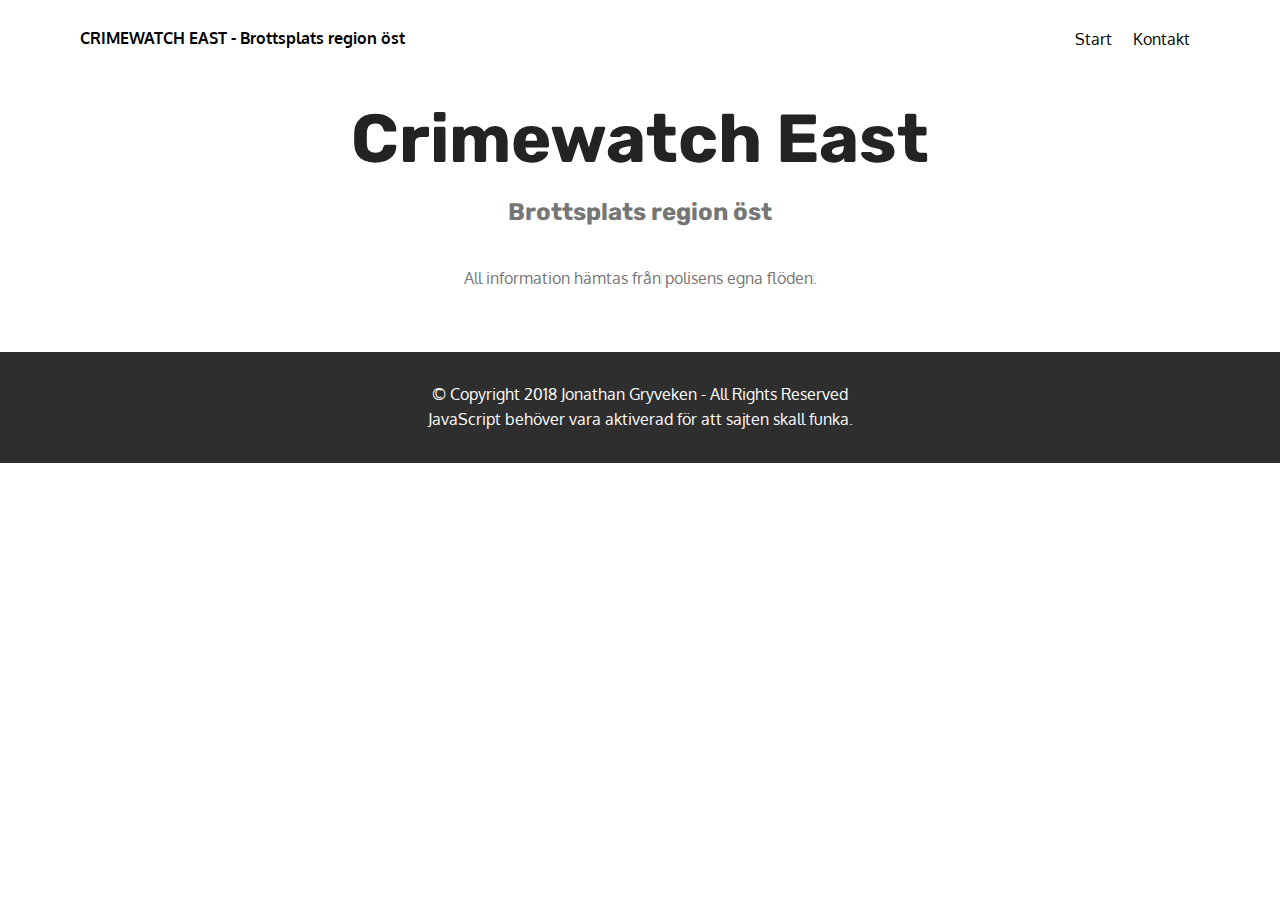
==== commit 58e53819: "create github pages" ====
--- a/index.html
+++ b/index.html
@@ -38,13 +38,9 @@
         </button>
         <div class="menu-logo">
             <div class="navbar-brand">
-                <span class="navbar-logo">
-                    <a href="index.html#content1-a">
-                        <img src="assets/images/220190-122x171.png" alt="Mobirise" title="" style="height: 3.8rem;">
-                    </a>
-                </span>
-                <span class="navbar-caption-wrap"><a class="navbar-caption text-black display-4" href="index.html#content1-a">
-                        CRIMEWATCH EAST</a></span>
+                
+                <span class="navbar-caption-wrap"><a class="navbar-caption text-black display-4" href="#top">
+                        CRIMEWATCH EAST - Brottsplats region öst</a></span>
             </div>
         </div>
         <div class="collapse navbar-collapse" id="navbarSupportedContent">
@@ -61,7 +57,7 @@
     </nav>
 </section>
 
-<section class="engine"><a href="https://mobiri.se/n">free simple website templates</a></section><section class="mbr-section content4 cid-r0MCqaduKo" id="content4-9">
+<section class="engine"><a href="https://mobiri.se/w">html5 templates</a></section><section class="mbr-section content4 cid-r0MCqaduKo" id="content4-9">
 
     
 
@@ -70,7 +66,7 @@
             <div class="title col-12 col-md-8">
                 <h2 class="align-center pb-3 mbr-fonts-style display-1"><strong>
                     Crimewatch East</strong></h2>
-                <h3 class="mbr-section-subtitle align-center mbr-light mbr-fonts-style display-5">Brottsplats region öst</h3>
+                <h3 class="mbr-section-subtitle align-center mbr-light mbr-fonts-style display-5"><strong>Brottsplats region öst</strong></h3>
                 
             </div>
         </div>
@@ -88,13 +84,9 @@
     </div>
 </section>
 
-<div id="custom-html-0" custom-code="true" data-rv-view="6"><div class="container">
+<div id="custom-html-0" custom-code="true" data-rv-view="5"><div class="container">
 <div class="lead mbr-editable-content">
-<script language="JavaScript" src="http://feed2js.org//feed2js.php?src=https%3A%2F%2Fwww.freefullrss.com%2Ffeed.php%3Furl%3Dhttps%253A%252F%252Fpolisen.se%252Faktuellt%252Frss%252Fostergotland%252Fhandelser-rss---ostergotland%252F%26max%3D10%26links%3Dfootnotes%26exc%3D1%26submit%3DCreate%2BFull%2BText%2BRSS&desc=1&targ=y&utf=y&css=lead mbr-editable-content&pc=y&html=p"  charset="UTF-8" type="text/javascript"></script>
-
-<noscript>
-&amp;amp;amp;amp;amp;amp;amp;amp;amp;amp;amp;amp;amp;amp;amp;amp;amp;amp;amp;amp;amp;amp;lt;a href="http://feed2js.org//feed2js.php?src=https%3A%2F%2Fwww.freefullrss.com%2Ffeed.php%3Furl%3Dhttps%253A%252F%252Fpolisen.se%252Faktuellt%252Frss%252Fostergotland%252Fhandelser-rss---ostergotland%252F%26max%3D10%26links%3Dfootnotes%26exc%3D1%26submit%3DCreate%2BFull%2BText%2BRSS&amp;amp;amp;amp;amp;amp;amp;amp;amp;amp;amp;amp;amp;amp;amp;amp;amp;amp;amp;amp;amp;amp;desc=1&amp;amp;amp;amp;amp;amp;amp;amp;amp;amp;amp;amp;amp;amp;amp;amp;amp;amp;amp;amp;amp;amp;targ=y&amp;amp;amp;amp;amp;amp;amp;amp;amp;amp;amp;amp;amp;amp;amp;amp;amp;amp;amp;amp;amp;amp;utf=y&amp;amp;amp;amp;amp;amp;amp;amp;amp;amp;amp;amp;amp;amp;amp;amp;amp;amp;amp;amp;amp;amp;css=lead mbr-editable-content&amp;amp;amp;amp;amp;amp;amp;amp;amp;amp;amp;amp;amp;amp;amp;amp;amp;amp;amp;amp;amp;amp;pc=y&amp;amp;amp;amp;amp;amp;amp;amp;amp;amp;amp;amp;amp;amp;amp;amp;amp;amp;amp;amp;amp;amp;html=y"&amp;amp;amp;amp;amp;amp;amp;amp;amp;amp;amp;amp;amp;amp;amp;amp;amp;amp;amp;amp;amp;amp;gt;View RSS feed&amp;amp;amp;amp;amp;amp;amp;amp;amp;amp;amp;amp;amp;amp;amp;amp;amp;amp;amp;amp;amp;amp;lt;/a&amp;amp;amp;amp;amp;amp;amp;amp;amp;amp;amp;amp;amp;amp;amp;amp;amp;amp;amp;amp;amp;amp;gt;
-</noscript>
+<!-- start feedwind code --> <script type="text/javascript" src="https://feed.mikle.com/js/fw-loader.js" data-fw-param="88266/"></script> <!-- end feedwind code -->
     </div></div></div>
 
 <section once="" class="cid-r0LUasYLub" id="footer6-7">
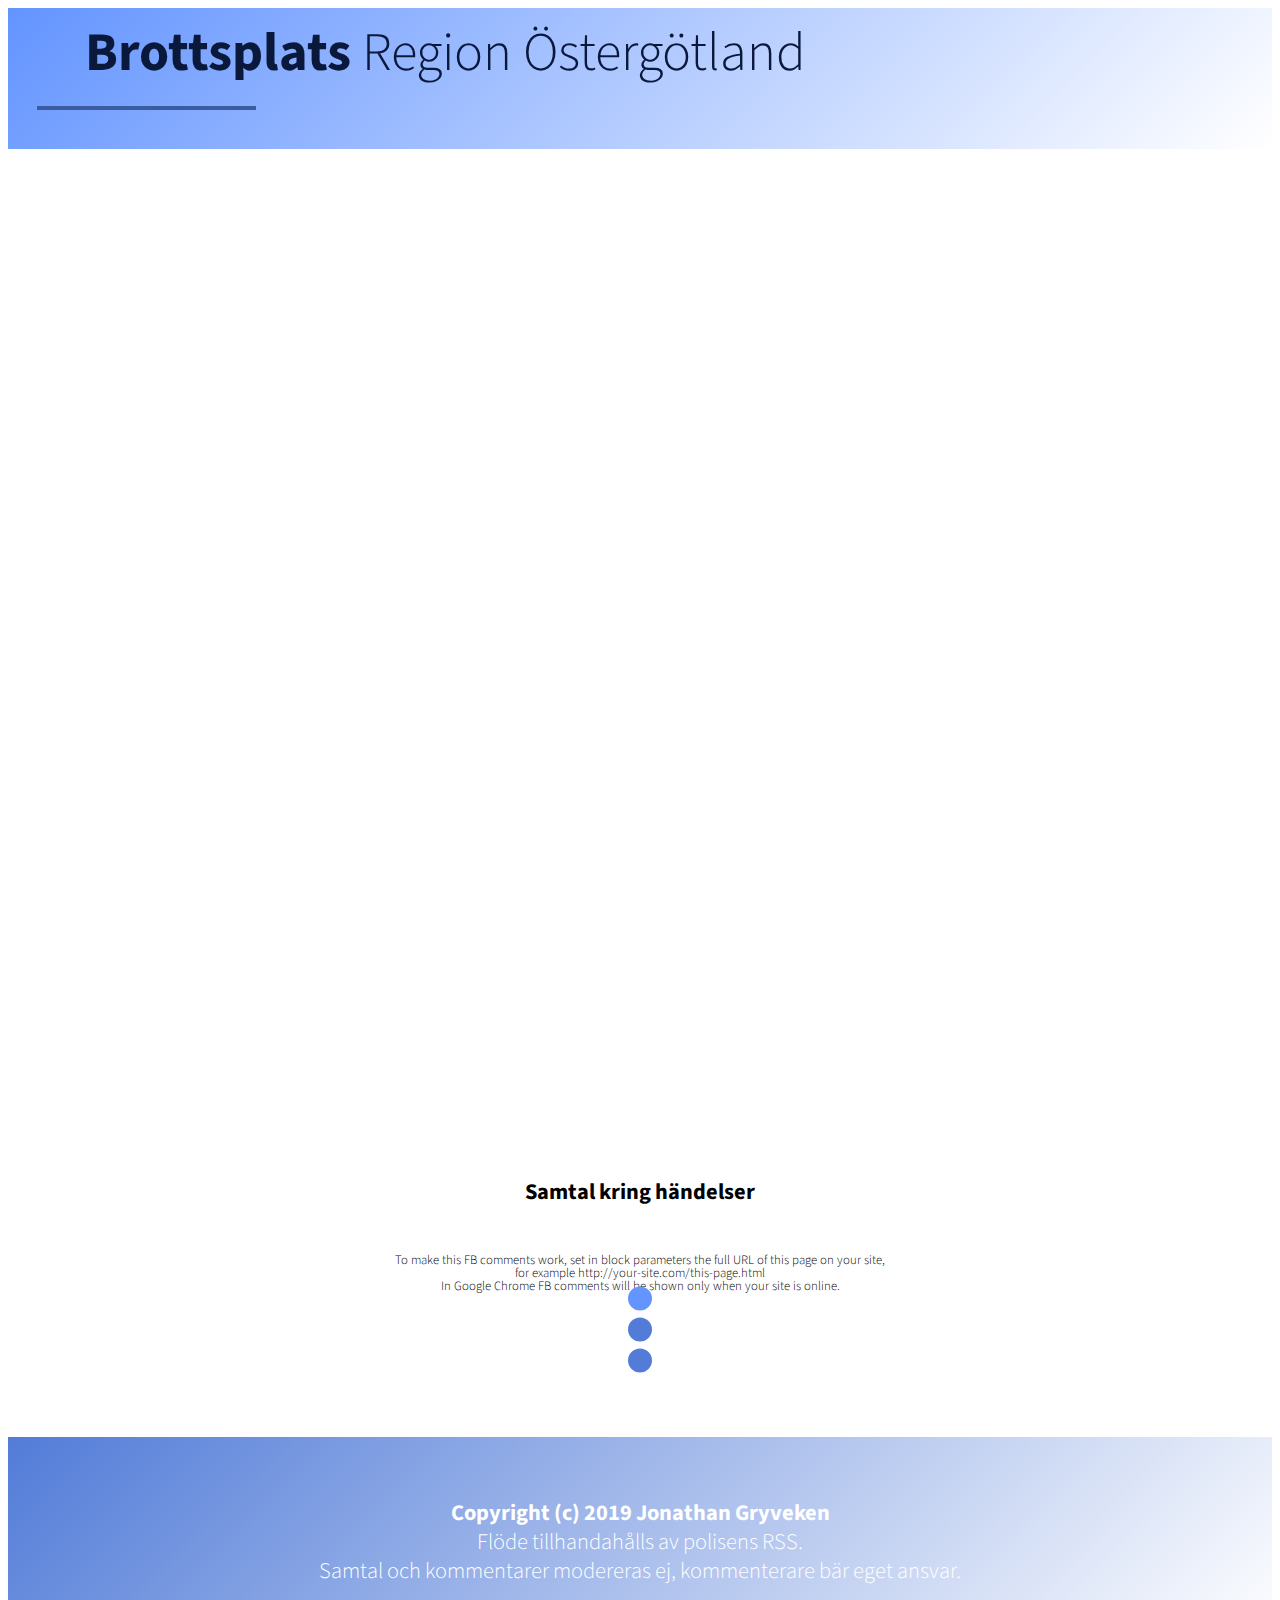
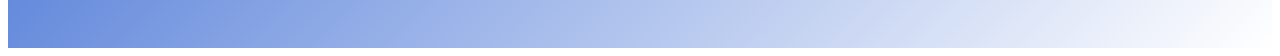
==== commit 56e58e85: "Add files via upload" ====
--- a/index.html
+++ b/index.html
@@ -1,126 +1,96 @@
 <!DOCTYPE html>
-<html >
+<html amp >
 <head>
-  <!-- Site made with Mobirise Website Builder v4.8.1, https://mobirise.com -->
+  <!-- Site made with Mobirise Website Builder v4.10.8, https://mobirise.com -->
   <meta charset="UTF-8">
   <meta http-equiv="X-UA-Compatible" content="IE=edge">
-  <meta name="generator" content="Mobirise v4.8.1, mobirise.com">
+  <meta name="generator" content="Mobirise v4.10.8, mobirise.com">
   <meta name="viewport" content="width=device-width, initial-scale=1, minimum-scale=1">
-  <link rel="shortcut icon" href="assets/images/220190-122x171.png" type="image/x-icon">
-  <meta name="description" content="Brottsplats region öst.">
-  <title>Crimewatch East</title>
-  <link rel="stylesheet" href="assets/web/assets/mobirise-icons/mobirise-icons.css">
-  <link rel="stylesheet" href="assets/tether/tether.min.css">
-  <link rel="stylesheet" href="assets/bootstrap/css/bootstrap.min.css">
-  <link rel="stylesheet" href="assets/bootstrap/css/bootstrap-grid.min.css">
-  <link rel="stylesheet" href="assets/bootstrap/css/bootstrap-reboot.min.css">
-  <link rel="stylesheet" href="assets/animatecss/animate.min.css">
-  <link rel="stylesheet" href="assets/dropdown/css/style.css">
-  <link rel="stylesheet" href="assets/theme/css/style.css">
-  <link rel="stylesheet" href="assets/mobirise/css/mbr-additional.css" type="text/css">
+  <link rel="shortcut icon" href="assets/images/jpg-family-crest-naked-128x140.png" type="image/x-icon">
+  <meta name="description" content="">
   
+  <title>Crimewatch Region East</title>
+  
+<link rel="canonical" href="./">
+ <style amp-boilerplate>body{-webkit-animation:-amp-start 8s steps(1,end) 0s 1 normal both;-moz-animation:-amp-start 8s steps(1,end) 0s 1 normal both;-ms-animation:-amp-start 8s steps(1,end) 0s 1 normal both;animation:-amp-start 8s steps(1,end) 0s 1 normal both}@-webkit-keyframes -amp-start{from{visibility:hidden}to{visibility:visible}}@-moz-keyframes -amp-start{from{visibility:hidden}to{visibility:visible}}@-ms-keyframes -amp-start{from{visibility:hidden}to{visibility:visible}}@-o-keyframes -amp-start{from{visibility:hidden}to{visibility:visible}}@keyframes -amp-start{from{visibility:hidden}to{visibility:visible}}</style>
+<noscript><style amp-boilerplate>body{-webkit-animation:none;-moz-animation:none;-ms-animation:none;animation:none}</style></noscript>
+<link href="https://fonts.googleapis.com/css?family=Source+Sans+Pro:200,300,400,500,600,700&subset=cyrillic" rel="stylesheet">
+ 
+ <style amp-custom> 
+div,span,h1,h2,h3,h4,h5,h6,p,blockquote,a,ol,ul,li,figcaption,textarea,input{font: inherit;}*{box-sizing: border-box;}body{position: relative;font-style: normal;line-height: 1.5;font-weight: 300;}section{background-color: #eeeeee;background-position: 50% 50%;background-repeat: no-repeat;background-size: cover;}section,.container,.container-fluid{position: relative;word-wrap: break-word;}a.mbr-iconfont:hover{text-decoration: none;}h1,h2,h3{margin: auto;}h1,h3,p{padding: 10px 0;margin-bottom: 15px;}p,li,blockquote{color: #15181b;letter-spacing: 0.5px;line-height: 1.7;}ul,ol,pre,blockquote{margin-bottom: 0;margin-top: 0;}pre{background: #f4f4f4;padding: 10px 24px;white-space: pre-wrap;}p{margin-top: 0;}a{font-style: normal;font-weight: 400;cursor: pointer;}a,a:hover{text-decoration: none;}figure{margin-bottom: 0;}h1,h2,h3,h4,h5,h6,.h1,.h2,.h3,.h4,.h5,.h6,.display-1,.display-2,.display-3,.display-4{line-height: 1;word-break: break-word;word-wrap: break-word;}b,strong{font-weight: bold;}blockquote{padding: 10px 0 10px 20px;position: relative;border-left: 3px solid;}input:-webkit-autofill,input:-webkit-autofill:hover,input:-webkit-autofill:focus,input:-webkit-autofill:active{transition-delay: 9999s;transition-property: background-color,color;}html,body{height: auto;min-height: 100vh;}.mbr-section-title{font-style: normal;line-height: 70px;}.mbr-section-subtitle{line-height: 1.3;}.mbr-text{font-style: normal;line-height: 1.3;}.btn{font-weight: 700;border-width: 2px;border-style: solid;font-style: normal;letter-spacing: 2px;margin: .4rem .25rem;white-space: normal;transition: all .3s ease-in-out,box-shadow 2s ease-in-out;display: -webkit-inline-flex;display: inline-flex;-webkit-align-items: center;align-items: center;-webkit-justify-content: center;justify-content: center;word-break: break-word;box-shadow: 0px 0px 8px 1px rgba(0,0,0,0.2);}.popover-content .btn{box-shadow: none;}.btn-arrow{font-weight: 400;border-width: 0px;border-style: solid;background: none;font-style: normal;letter-spacing: 2px;margin: .4rem .25rem;white-space: normal;transition: all .3s ease-in-out,box-shadow 2s ease-in-out;display: -webkit-inline-flex;display: inline-flex;-webkit-align-items: center;align-items: center;-webkit-justify-content: center;justify-content: center;word-break: break-word;}.btn-form{border-radius: 3px;}.btn-form:hover{cursor: pointer;}.mbr-figure img,.mbr-figure iframe{display: block;width: 100%;}.card{background-color: transparent;border: none;}.card-wrapper{-webkit-flex: 1;flex: 1;}.card-img{text-align: center;-webkit-flex-shrink: 0;flex-shrink: 0;}.media{max-width: 100%;margin: 0 auto;}.mbr-figure{-ms-flex-item-align: center;-ms-grid-row-align: center;-webkit-align-self: center;align-self: center;}.media-container > div{max-width: 100%;}.mbr-figure img,.card-img img{width: 100%;}@media (max-width: 991px){.media-size-item{width: auto;}.media{width: auto;}.mbr-figure{width: 100%;}}.amp-carousel-button:hover{cursor: pointer;}.video-with-lightbox .iconbox:hover{cursor: pointer;}.hidden{visibility: hidden;}.super-hide{display: none;}.inactive{-webkit-user-select: none;-moz-user-select: none;-ms-user-select: none;user-select: none;pointer-events: none;-webkit-user-drag: none;user-drag: none;}textarea[type="hidden"]{display: none;}#scrollToTop{display: none;}.popover-content ul.show{min-height: 155px;}.mbr-white{color: #ffffff;}.mbr-black{color: #000000;}.mbr-bg-white{background-color: #ffffff;}.mbr-bg-black{background-color: #000000;}.align-left{text-align: left;}.align-center{text-align: center;}.align-right{text-align: right;}@media (max-width: 767px){.align-left,.align-center,.align-right,.mbr-section-btn,.mbr-section-title{text-align: center;}}.mbr-light{font-weight: 300;}.mbr-regular{font-weight: 400;}.mbr-semibold{font-weight: 500;}.mbr-bold{font-weight: 700;}.mbr-section-btn{margin-left: -.25rem;margin-right: -.25rem;font-size: 0;}nav .mbr-section-btn{margin-left: 0rem;margin-right: 0rem;}.btn .mbr-iconfont,.btn.btn-sm .mbr-iconfont{cursor: pointer;margin-right: 0.5rem;}.btn.btn-md .mbr-iconfont,.btn.btn-md .mbr-iconfont{margin-right: 0.8rem;}[type="submit"]{-webkit-appearance: none;}.mbr-fullscreen .mbr-overlay{min-height: 100vh;}.mbr-fullscreen{display: -webkit-flex;display: -moz-flex;display: -ms-flex;display: -o-flex;display: flex;-webkit-align-items: center;align-items: center;min-height: 100vh;box-sizing: border-box;padding-top: 3rem;padding-bottom: 3rem;}.mbr-overlay{width: 100%;height: 100%;position: absolute;top: 0;}section.sidebar-open:before{content: '';position: fixed;top: 0;bottom: 0;right: 0;left: 0;background-color: rgba(0,0,0,0.2);z-index: 1040;}form input,form textarea,form select{padding: 1rem;width: 100%;border: none;border-bottom: 2px solid lightgray;background-color: transparent;}form input:focus,form textarea:focus,form select:focus{outline: none;}form input[type="checkbox"],form input[type="radio"]{border: none;background: none;width: auto;}form textarea.field-input{height: 200px;}form .btn,form .mbr-section-btn{margin-left: 0;margin-right: 0;}form .fieldset{display: -webkit-flex;display: flex;-webkit-justify-content: center;justify-content: center;-webkit-flex-wrap: wrap;flex-wrap: wrap;-webkit-align-items: center;align-items: center;}amp-img img{max-height: 100%;max-width: 100%;}img.mbr-temp{width: 100%;}.is-builder .nodisplay + img[async],.is-builder .nodisplay + img[decoding="async"],.is-builder amp-img > a + img[async],.is-builder amp-img > a + img[decoding="async"]{display: none;}html:not(.is-builder) amp-img > a{position: absolute;top: 0;bottom: 0;left: 0;right: 0;z-index: 1;}.is-builder .temp-amp-sizer{position: absolute;}.is-builder amp-youtube .temp-amp-sizer,.is-builder amp-vimeo .temp-amp-sizer{position: static;}.is-builder section.horizontal-menu .ampstart-btn{display: none;}@media (max-width: 991px){.is-builder section.horizontal-menu .navbar-toggler{display: block;}}.is-builder section.horizontal-menu .dropdown-menu{z-index: auto;opacity: 1;pointer-events: auto;}.is-builder section.horizontal-menu .nav-dropdown .link.dropdown-toggle[aria-expanded="true"]{margin-right: 0;padding: 0.667em 1em;}@media (max-width: 767px){.is-builder section.menu .navbar-collapse{max-height: 60vh;overflow-y: auto;}}.container{padding-right: 15px;padding-left: 15px;width: 100%;margin-right: auto;margin-left: auto;}@media (max-width: 767px){.container{max-width: 540px;}}@media (min-width: 768px){.container{max-width: 720px;}}@media (min-width: 992px){.container{max-width: 960px;}}@media (min-width: 1200px){.container{max-width: 1140px;}}.mbr-row,.mbr-form-row{display: -webkit-box;display: -webkit-flex;display: -ms-flexbox;display: flex;-webkit-flex-wrap: wrap;-ms-flex-wrap: wrap;flex-wrap: wrap;margin-right: -15px;margin-left: -15px;}.mbr-form-row{margin-right: -0.5rem;margin-left: -0.5rem;}.mbr-form-row > [class*="mbr-col"]{padding-left: 0.5rem;padding-right: 0.5rem;}.mbr-justify-content-center{-webkit-justify-content: center;justify-content: center;}.mbr-justify-content-left{-webkit-justify-content: flex-start;justify-content: flex-start;}.mbr-justify-content-right{-webkit-justify-content: flex-end;justify-content: flex-end;}@media (max-width: 767px){.mbr-col,.mbr-col-auto{padding-right: 15px;padding-left: 15px;}.mbr-col-sm-2{-ms-flex: 0 0 16.666667%;-webkit-flex: 0 0 16.666667%;flex: 0 0 16.666667%;max-width: 16.666667%;padding-right: 15px;padding-left: 15px;}.mbr-col-sm-8{-ms-flex: 0 0 66.666667%;-webkit-flex: 0 0 66.666667%;flex: 0 0 66.666667%;max-width: 66.666667%;padding-left: 15px;padding-right: 15px;}.mbr-col-sm-12{-ms-flex: 0 0 100%;-webkit-flex: 0 0 100%;flex: 0 0 100%;max-width: 100%;padding-right: 15px;padding-left: 15px;}.mbr-row,.mbr-form-row{margin: 0;}}@media (min-width: 768px){.mbr-col{-ms-flex: 1 1 auto;-webkit-box-flex: 1;flex: 1 1 auto;max-width: 100%;padding-right: 15px;padding-left: 15px;}.mbr-col-auto{-ms-flex: 0 0 auto;flex: 0 0 auto;width: auto;padding-right: 15px;padding-left: 15px;}.mbr-col-md-2{-ms-flex: 0 0 16.666667%;-webkit-flex: 0 0 16.666667%;flex: 0 0 16.666667%;max-width: 16.666667%;padding-right: 15px;padding-left: 15px;}.mbr-col-md-3{-ms-flex: 0 0 25%;-webkit-flex: 0 0 25%;flex: 0 0 25%;max-width: 25%;padding-right: 15px;padding-left: 15px;}.mbr-col-md-4{-ms-flex: 0 0 33.333333%;-webkit-flex: 0 0 33.333333%;flex: 0 0 33.333333%;max-width: 33.333333%;padding-right: 15px;padding-left: 15px;}.mbr-col-md-5{-ms-flex: 0 0 41.666667%;-webkit-flex: 0 0 41.666667%;flex: 0 0 41.666667%;max-width: 41.666667%;padding-right: 15px;padding-left: 15px;}.mbr-col-md-6{-ms-flex: 0 0 50%;-webkit-flex: 0 0 50%;flex: 0 0 50%;max-width: 50%;padding-right: 15px;padding-left: 15px;}.mbr-col-md-7{-ms-flex: 0 0 58.333333%;-webkit-flex: 0 0 58.333333%;flex: 0 0 58.333333%;max-width: 58.333333%;padding-right: 15px;padding-left: 15px;}.mbr-col-md-8{-ms-flex: 0 0 66.666667%;-webkit-flex: 0 0 66.666667%;flex: 0 0 66.666667%;max-width: 66.666667%;padding-left: 15px;padding-right: 15px;}.mbr-col-md-9{-ms-flex: 0 0 75%;-webkit-flex: 0 0 75%;flex: 0 0 75%;max-width: 75%;padding-left: 15px;padding-right: 15px;}.mbr-col-md-10{-ms-flex: 0 0 83.333333%;-webkit-flex: 0 0 83.333333%;flex: 0 0 83.333333%;max-width: 83.333333%;padding-left: 15px;padding-right: 15px;}.mbr-col-md-12{-ms-flex: 0 0 100%;-webkit-flex: 0 0 100%;flex: 0 0 100%;max-width: 100%;padding-right: 15px;padding-left: 15px;}}@media (min-width: 992px){.mbr-col-lg-1{-ms-flex: 0 0 8.333333%;-webkit-flex: 0 0 8.333333%;flex: 0 0 8.333333%;max-width: 8.333333;padding-right: 15px;padding-left: 15px;}.mbr-col-lg-2{-ms-flex: 0 0 16.666667%;-webkit-flex: 0 0 16.666667%;flex: 0 0 16.666667%;max-width: 16.666667%;padding-right: 15px;padding-left: 15px;}.mbr-col-lg-3{-ms-flex: 0 0 25%;-webkit-flex: 0 0 25%;flex: 0 0 25%;max-width: 25%;padding-right: 15px;padding-left: 15px;}.mbr-col-lg-4{-ms-flex: 0 0 33.33%;-webkit-flex: 0 0 33.33%;flex: 0 0 33.33%;max-width: 33.33%;padding-right: 15px;padding-left: 15px;}.mbr-col-lg-5{-ms-flex: 0 0 41.666%;-webkit-flex: 0 0 41.666%;flex: 0 0 41.666%;max-width: 41.666%;padding-right: 15px;padding-left: 15px;}.mbr-col-lg-6{-ms-flex: 0 0 50%;-webkit-flex: 0 0 50%;flex: 0 0 50%;max-width: 50%;padding-right: 15px;padding-left: 15px;}.mbr-col-lg-7{-ms-flex: 0 0 58.333333%;-webkit-flex: 0 0 58.333333%;flex: 0 0 58.333333%;max-width: 58.333333%;padding-right: 15px;padding-left: 15px;}.mbr-col-lg-8{-ms-flex: 0 0 66.666667%;-webkit-flex: 0 0 66.666667%;flex: 0 0 66.666667%;max-width: 66.666667%;padding-left: 15px;padding-right: 15px;}.mbr-col-lg-9{-ms-flex: 0 0 75%;-webkit-flex: 0 0 75%;flex: 0 0 75%;max-width: 75%;padding-left: 15px;padding-right: 15px;}.mbr-col-lg-10{-ms-flex: 0 0 83.3333%;-webkit-flex: 0 0 83.3333%;flex: 0 0 83.3333%;max-width: 83.3333%;padding-right: 15px;padding-left: 15px;}.mbr-col-lg-12{-ms-flex: 0 0 100%;-webkit-flex: 0 0 100%;flex: 0 0 100%;max-width: 100%;padding-right: 15px;padding-left: 15px;}}@media (min-width: 1201px){.mbr-col-xl-7{-ms-flex: 0 0 58.333333%;-webkit-flex: 0 0 58.333333%;flex: 0 0 58.333333%;max-width: 58.333333%;padding-right: 15px;padding-left: 15px;}.mbr-col-xl-8{-ms-flex: 0 0 66.666667%;-webkit-flex: 0 0 66.666667%;flex: 0 0 66.666667%;max-width: 66.666667%;padding-left: 15px;padding-right: 15px;}.mbr-col-xl-5{-ms-flex: 0 0 41.666667%;-webkit-flex: 0 0 41.666667%;flex: 0 0 41.666667%;max-width: 41.666667%;}}amp-sidebar{background: transparent;}#scrollToTopMarker{position: absolute;width: 0px;height: 0px;top: 300px;}#scrollToTopButton{position: fixed;bottom: 25px;right: 25px;opacity: .4;z-index: 5000;font-size: 32px;height: 60px;width: 60px;border: none;border-radius: 3px;cursor: pointer;}#scrollToTopButton:focus{outline: none;}#scrollToTopButton a:before{content: '';position: absolute;height: 40%;top: 36%;width: 2px;left: calc(50% - 1px);}#scrollToTopButton a:after{content: '';position: absolute;border-top: 2px solid;border-right: 2px solid;width: 40%;height: 40%;left: calc(30% - 1px);bottom: 30%;-webkit-transform: rotate(-45deg);transform: rotate(-45deg);}.is-builder #scrollToTopButton a:after{left: 30%;}svg.icon-gradient{width: 0;height: 0;visibility: hidden;}.form-check{margin-bottom: 0;}.form-check-label{padding-left: 0;}.form-check-input{position: relative;margin: 4px;}.form-check-inline{display: -webkit-inline-box;display: -ms-inline-flexbox;display: inline-flex;-webkit-box-align: center;-ms-flex-align: center;align-items: center;padding-left: 0;margin-right: .75rem;}
+body{font-family: Source Sans Pro;}blockquote{border-color: #6394ff;}div[submit-success] > *{background: #527cd8;padding: 1rem;margin-bottom: 1rem;}div[submit-error] > *{background: #527cd8;padding: 1rem;margin-bottom: 1rem;}.display-1{font-family: 'Source Sans Pro',sans-serif;font-size: 5.6rem;}.display-2{font-family: 'Source Sans Pro',sans-serif;font-size: 3.4rem;}.display-3{font-family: 'Source Sans Pro',sans-serif;font-size: 2.4rem;}.display-4{font-family: 'Source Sans Pro',sans-serif;font-size: 1.8rem;}.display-5{font-family: 'Source Sans Pro',sans-serif;font-size: 1.4rem;}.display-6{font-family: 'Source Sans Pro',sans-serif;font-size: 1rem;}.display-7{font-family: 'Source Sans Pro',sans-serif;font-size: 0.8rem;}.display-1 .mbr-iconfont-btn{font-size: 5.6rem;width: 5.6rem;}.display-2 .mbr-iconfont-btn{font-size: 3.4rem;width: 3.4rem;}.display-4 .mbr-iconfont-btn{font-size: 1.8rem;width: 1.8rem;}.display-5 .mbr-iconfont-btn{font-size: 1.4rem;width: 1.4rem;}.display-7 .mbr-iconfont-btn{font-size: 0.8rem;width: 0.8rem;}@media (max-width: 768px){.display-1{font-size: 4.48rem;font-size: calc( 2.61rem + (5.6 - 2.61) * ((100vw - 20rem) / (48 - 20)));line-height: calc( 1.4 * (2.61rem + (5.6 - 2.61) * ((100vw - 20rem) / (48 - 20))));}.display-2{font-size: 2.72rem;font-size: calc( 1.8399999999999999rem + (3.4 - 1.8399999999999999) * ((100vw - 20rem) / (48 - 20)));line-height: calc( 1.4 * (1.8399999999999999rem + (3.4 - 1.8399999999999999) * ((100vw - 20rem) / (48 - 20))));}.display-3{font-size: 1.92rem;font-size: calc( 1.49rem + (2.4 - 1.49) * ((100vw - 20rem) / (48 - 20)));line-height: calc( 1.4 * (1.49rem + (2.4 - 1.49) * ((100vw - 20rem) / (48 - 20))));}.display-4{font-size: 1.44rem;font-size: calc( 1.28rem + (1.8 - 1.28) * ((100vw - 20rem) / (48 - 20)));line-height: calc( 1.4 * (1.28rem + (1.8 - 1.28) * ((100vw - 20rem) / (48 - 20))));}.display-5{font-size: 1.12rem;font-size: calc( 1.14rem + (1.4 - 1.14) * ((100vw - 20rem) / (48 - 20)));line-height: calc( 1.4 * (1.14rem + (1.4 - 1.14) * ((100vw - 20rem) / (48 - 20))));}.display-6{font-size: 0.8rem;font-size: calc( 1rem + (1 - 1) * ((100vw - 20rem) / (48 - 20)));line-height: calc( 1.4 * (1rem + (1 - 1) * ((100vw - 20rem) / (48 - 20))));}.display-5{font-size: 0.64rem;font-size: calc( 0.93rem + (0.8 - 0.93) * ((100vw - 20rem) / (48 - 20)));line-height: calc( 1.4 * (0.93rem + (0.8 - 0.93) * ((100vw - 20rem) / (48 - 20))));}}.btn{padding: 0.8rem 2rem;border-radius: 3px;}.btn-sm{border-width: 1px;padding: 0.6rem 0.8rem;border-radius: 3px;}.btn-md{font-weight: 600;margin: .4rem .8rem;padding: 1rem 2rem;border-radius: 3px;}.bg-primary{background-color: #6394ff;}.bg-success{background-color: #527cd8;}.bg-info{background-color: #527cd8;}.bg-warning{background-color: #527cd8;}.bg-danger{background-color: #527cd8;}.btn-primary,.btn-primary:active,.btn-primary.active{background-color: #6394ff;border-color: #6394ff;color: #ffffff;}.btn-primary:hover,.btn-primary:focus,.btn-primary.focus{color: #ffffff;background-color: #1760ff;border-color: #1760ff;}.btn-primary.disabled,.btn-primary:disabled{color: #ffffff;background-color: #1760ff;border-color: #1760ff;}.btn-secondary,.btn-secondary:active,.btn-secondary.active{background-color: #527cd8;border-color: #527cd8;color: #ffffff;}.btn-secondary:hover,.btn-secondary:focus,.btn-secondary.focus{color: #ffffff;background-color: #2955b5;border-color: #2955b5;}.btn-secondary.disabled,.btn-secondary:disabled{color: #ffffff;background-color: #2955b5;border-color: #2955b5;}.btn-info,.btn-info:active,.btn-info.active{background-color: #527cd8;border-color: #527cd8;color: #ffffff;}.btn-info:hover,.btn-info:focus,.btn-info.focus{color: #ffffff;background-color: #2955b5;border-color: #2955b5;}.btn-info.disabled,.btn-info:disabled{color: #ffffff;background-color: #2955b5;border-color: #2955b5;}.btn-success,.btn-success:active,.btn-success.active{background-color: #527cd8;border-color: #527cd8;color: #ffffff;}.btn-success:hover,.btn-success:focus,.btn-success.focus{color: #ffffff;background-color: #2955b5;border-color: #2955b5;}.btn-success.disabled,.btn-success:disabled{color: #ffffff;background-color: #2955b5;border-color: #2955b5;}.btn-warning,.btn-warning:active,.btn-warning.active{background-color: #527cd8;border-color: #527cd8;color: #ffffff;}.btn-warning:hover,.btn-warning:focus,.btn-warning.focus{color: #ffffff;background-color: #2955b5;border-color: #2955b5;}.btn-warning.disabled,.btn-warning:disabled{color: #ffffff;background-color: #2955b5;border-color: #2955b5;}.btn-danger,.btn-danger:active,.btn-danger.active{background-color: #527cd8;border-color: #527cd8;color: #ffffff;}.btn-danger:hover,.btn-danger:focus,.btn-danger.focus{color: #ffffff;background-color: #2955b5;border-color: #2955b5;}.btn-danger.disabled,.btn-danger:disabled{color: #ffffff;background-color: #2955b5;border-color: #2955b5;}.btn-black,.btn-black:active,.btn-black.active{background-color: #333333;border-color: #333333;color: #ffffff;}.btn-black:hover,.btn-black:focus,.btn-black.focus{color: #ffffff;background-color: #0d0d0d;border-color: #0d0d0d;}.btn-black.disabled,.btn-black:disabled{color: #ffffff;background-color: #0d0d0d;border-color: #0d0d0d;}.btn-white,.btn-white:active,.btn-white.active{background-color: #ffffff;border-color: #ffffff;color: #808080;}.btn-white:hover,.btn-white:focus,.btn-white.focus{color: #808080;background-color: #d9d9d9;border-color: #d9d9d9;}.btn-white.disabled,.btn-white:disabled{color: #808080;background-color: #d9d9d9;border-color: #d9d9d9;}.btn-white,.btn-white:active,.btn-white.active{color: #333333;}.btn-white:hover,.btn-white:focus,.btn-white.focus{color: #333333;}.btn-white.disabled,.btn-white:disabled{color: #333333;}.btn-primary-outline,.btn-primary-outline:active,.btn-primary-outline.active{background: none;border-color: #004ffc;color: #004ffc;}.btn-primary-outline:hover,.btn-primary-outline:focus,.btn-primary-outline.focus{color: #ffffff;background-color: #6394ff;border-color: #6394ff;}.btn-primary-outline.disabled,.btn-primary-outline:disabled{color: #ffffff;background-color: #6394ff;border-color: #6394ff;}.btn-secondary-outline,.btn-secondary-outline:active,.btn-secondary-outline.active{background: none;border-color: #244ba0;color: #244ba0;}.btn-secondary-outline:hover,.btn-secondary-outline:focus,.btn-secondary-outline.focus{color: #ffffff;background-color: #527cd8;border-color: #527cd8;}.btn-secondary-outline.disabled,.btn-secondary-outline:disabled{color: #ffffff;background-color: #527cd8;border-color: #527cd8;}.btn-info-outline,.btn-info-outline:active,.btn-info-outline.active{background: none;border-color: #244ba0;color: #244ba0;}.btn-info-outline:hover,.btn-info-outline:focus,.btn-info-outline.focus{color: #ffffff;background-color: #527cd8;border-color: #527cd8;}.btn-info-outline.disabled,.btn-info-outline:disabled{color: #ffffff;background-color: #527cd8;border-color: #527cd8;}.btn-success-outline,.btn-success-outline:active,.btn-success-outline.active{background: none;border-color: #244ba0;color: #244ba0;}.btn-success-outline:hover,.btn-success-outline:focus,.btn-success-outline.focus{color: #ffffff;background-color: #527cd8;border-color: #527cd8;}.btn-success-outline.disabled,.btn-success-outline:disabled{color: #ffffff;background-color: #527cd8;border-color: #527cd8;}.btn-warning-outline,.btn-warning-outline:active,.btn-warning-outline.active{background: none;border-color: #244ba0;color: #244ba0;}.btn-warning-outline:hover,.btn-warning-outline:focus,.btn-warning-outline.focus{color: #ffffff;background-color: #527cd8;border-color: #527cd8;}.btn-warning-outline.disabled,.btn-warning-outline:disabled{color: #ffffff;background-color: #527cd8;border-color: #527cd8;}.btn-danger-outline,.btn-danger-outline:active,.btn-danger-outline.active{background: none;border-color: #244ba0;color: #244ba0;}.btn-danger-outline:hover,.btn-danger-outline:focus,.btn-danger-outline.focus{color: #ffffff;background-color: #527cd8;border-color: #527cd8;}.btn-danger-outline.disabled,.btn-danger-outline:disabled{color: #ffffff;background-color: #527cd8;border-color: #527cd8;}.btn-black-outline,.btn-black-outline:active,.btn-black-outline.active{background: none;border-color: #000000;color: #000000;}.btn-black-outline:hover,.btn-black-outline:focus,.btn-black-outline.focus{color: #ffffff;background-color: #333333;border-color: #333333;}.btn-black-outline.disabled,.btn-black-outline:disabled{color: #ffffff;background-color: #333333;border-color: #333333;}.btn-white-outline,.btn-white-outline:active,.btn-white-outline.active{background: none;border-color: #ffffff;color: #ffffff;}.btn-white-outline:hover,.btn-white-outline:focus,.btn-white-outline.focus{color: #333333;background-color: #ffffff;border-color: #ffffff;}.text-primary{color: #6394ff;}.text-secondary{color: #527cd8;}.text-success{color: #527cd8;}.text-info{color: #527cd8;}.text-warning{color: #527cd8;}.text-danger{color: #527cd8;}.text-white{color: #ffffff;}.text-black{color: #000000;}a.text-primary:hover,a.text-primary:focus{color: #004ffc;}a.text-secondary:hover,a.text-secondary:focus{color: #244ba0;}a.text-success:hover,a.text-success:focus{color: #244ba0;}a.text-info:hover,a.text-info:focus{color: #244ba0;}a.text-warning:hover,a.text-warning:focus{color: #244ba0;}a.text-danger:hover,a.text-danger:focus{color: #244ba0;}a.text-white:hover,a.text-white:focus{color: #b3b3b3;}a.text-black:hover,a.text-black:focus{color: #4d4d4d;}.alert-success{background-color: #527cd8;}.alert-info{background-color: #527cd8;}.alert-warning{background-color: #527cd8;}.alert-danger{background-color: #527cd8;}.mbr-section-btn a.btn:not(.btn-form){border-radius: 100px;transition-property: background-color,color,border-color,box-shadow;transition-duration: .3s,.3s,.3s,.8s;transition-timing-function: ease-in-out;}.mbr-section-btn a.btn:not(.btn-form):hover{box-shadow: 0 10px 40px 0 rgba(0,0,0,0.2);}.nav-tabs .nav-link{border-radius: 100px;}a,a:hover{color: #6394ff;}.mbr-plan-header.bg-primary .mbr-plan-subtitle,.mbr-plan-header.bg-primary .mbr-plan-price-desc{color: #ffffff;}.mbr-plan-header.bg-success .mbr-plan-subtitle,.mbr-plan-header.bg-success .mbr-plan-price-desc{color: #f8fafe;}.mbr-plan-header.bg-info .mbr-plan-subtitle,.mbr-plan-header.bg-info .mbr-plan-price-desc{color: #f8fafe;}.mbr-plan-header.bg-warning .mbr-plan-subtitle,.mbr-plan-header.bg-warning .mbr-plan-price-desc{color: #f8fafe;}.mbr-plan-header.bg-danger .mbr-plan-subtitle,.mbr-plan-header.bg-danger .mbr-plan-price-desc{color: #f8fafe;}.mobirise-spinner{position: absolute;top: 50%;left: 40%;margin-left: 10%;-webkit-transform: translate3d(-50%,-50%,0);z-index: 4;}.mobirise-spinner em{width: 24px;height: 24px;background: #3ac;border-radius: 100%;display: inline-block;-webkit-animation: slide 1s infinite;}.mobirise-spinner em:nth-child(1){-webkit-animation-delay: 0.1s;background: #6394ff;}.mobirise-spinner em:nth-child(2){-webkit-animation-delay: 0.2s;background: #527cd8;}.mobirise-spinner em:nth-child(3){-webkit-animation-delay: 0.3s;background: #527cd8;}@-moz-keyframes slide{0%{-webkit-transform: scale(1);}50%{opacity: 0.3;-webkit-transform: scale(2);}100%{-webkit-transform: scale(1);}}@-webkit-keyframes slide{0%{-webkit-transform: scale(1);}50%{opacity: 0.3;-webkit-transform: scale(2);}100%{-webkit-transform: scale(1);}}@-o-keyframes slide{0%{-webkit-transform: scale(1);}50%{opacity: 0.3;-webkit-transform: scale(2);}100%{-webkit-transform: scale(1);}}@keyframes slide{0%{-webkit-transform: scale(1);}50%{opacity: 0.3;-webkit-transform: scale(2);}100%{-webkit-transform: scale(1);}}.mobirise-loader .amp-active > div{display: none;}#scrollToTopMarker{display: none;}#scrollToTopButton{background-color: #527cd8;border-radius: 50%;}#scrollToTopButton a:before{background: #ffffff;}#scrollToTopButton a:after{border-top-color: #ffffff;border-right-color: #ffffff;}.cid-rBnprED2gb{padding-top: 0rem;padding-bottom: 0rem;background-color: #6394ff;background: linear-gradient(135deg,#6394ff 0%,#ffffff 100%);}.cid-rBnprED2gb .mbr-text,.cid-rBnprED2gb .mbr-section-btn{color: #0a193b;text-align: left;}.cid-rBnprED2gb .line-wrap{display: inline-block;width: 100%;}.cid-rBnprED2gb .line{display: inline-block;width: 30%;height: 4px;background-color: #3c5ca2;margin-left: -3rem;margin-top: 0.5rem;margin-bottom: 2rem;}.cid-rBnprED2gb h1{margin: 0;}.cid-rBnprED2gb .mbr-section-title,.cid-rBnprED2gb .line-wrap{color: #0a193b;}.cid-rBnprED2gb p{margin-top: 2rem;margin-bottom: 2rem;}#custom-html-1{}#custom-html-1 div{padding: 80px 0;color: #777;text-align: center;}#custom-html-1 p{font-size: 60px;color: #777;}.cid-rBnqaZMz40{padding-top: 0rem;padding-bottom: 5rem;background-color: #ffffff;}.cid-rBnqaZMz40 .facebook-wrapper{margin: auto;}.cid-rBnqFJBITG{padding-top: 2rem;padding-bottom: 2rem;background-color: #527cd8;background: linear-gradient(135deg,#527cd8 0%,#ffffff 100%);}.cid-rBnqFJBITG .mbr-text{color: #ffffff;text-align: center;}
+.engine{position: absolute;text-indent: -2400px;text-align: center;padding: 0;top: 0;left: -2400px;}[class*="-iconfont"]{display: inline-flex;}</style>
+ 
+  <script async  src="https://cdn.ampproject.org/v0.js"></script>
+  <script async custom-element="amp-analytics" src="https://cdn.ampproject.org/v0/amp-analytics-0.1.js"></script>
+  <script async custom-element="amp-facebook-comments" src="https://cdn.ampproject.org/v0/amp-facebook-comments-0.1.js"></script>
   
   
 </head>
 <body>
-  <section class="menu cid-r0LQ4fXTQ7" once="menu" id="menu2-1">
+  <section class="header2 cid-rBnprED2gb" id="header2-3">
 
     
-
-    <nav class="navbar navbar-expand beta-menu navbar-dropdown align-items-center navbar-fixed-top navbar-toggleable-sm">
-        <button class="navbar-toggler navbar-toggler-right" type="button" data-toggle="collapse" data-target="#navbarSupportedContent" aria-controls="navbarSupportedContent" aria-expanded="false" aria-label="Toggle navigation">
-            <div class="hamburger">
-                <span></span>
-                <span></span>
-                <span></span>
-                <span></span>
-            </div>
-        </button>
-        <div class="menu-logo">
-            <div class="navbar-brand">
+    
+    <div class="container">
+        <div class="mbr-row">
+            <div class="mbr-col-lg-8 mbr-col-md-12">
+                <h1 class="mbr-fonts-style mbr-section-title display-2">
+                    <strong>Brottsplats&nbsp;</strong>Region Östergötland</h1>
                 
-                <span class="navbar-caption-wrap"><a class="navbar-caption text-black display-4" href="#top">
-                        CRIMEWATCH EAST - Brottsplats region öst</a></span>
-            </div>
-        </div>
-        <div class="collapse navbar-collapse" id="navbarSupportedContent">
-            <ul class="navbar-nav nav-dropdown nav-right" data-app-modern-menu="true"><li class="nav-item">
-                    <a class="nav-link link text-black display-4" href="index.html">
-                        Start</a>
-                </li>
-                <li class="nav-item">
-                    <a class="nav-link link text-black display-4" href="contact.html">
-                        Kontakt</a>
-                </li></ul>
-            
-        </div>
-    </nav>
-</section>
-
-<section class="engine"><a href="https://mobiri.se/w">html5 templates</a></section><section class="mbr-section content4 cid-r0MCqaduKo" id="content4-9">
-
-    
-
-    <div class="container">
-        <div class="media-container-row">
-            <div class="title col-12 col-md-8">
-                <h2 class="align-center pb-3 mbr-fonts-style display-1"><strong>
-                    Crimewatch East</strong></h2>
-                <h3 class="mbr-section-subtitle align-center mbr-light mbr-fonts-style display-5"><strong>Brottsplats region öst</strong></h3>
+                <div class="line-wrap">
+                    <div class="line"></div>
+                </div>
                 
             </div>
         </div>
     </div>
 </section>
 
-<section class="mbr-section article content1 cid-r0MCHIO5yZ" id="content1-a">
+<div id="custom-html-1"><!-- Type valid AMP HTML here -->
+<!-- for more info: https://www.ampproject.org/ -->
+
+<iframe src="https://feed.mikle.com/widget/v2/88266/" height="991px" width="100%" class="fw-iframe" scrolling="no" frameborder="0"></iframe></div>
+
+<section class="amp-facebook-comments mbr-section cid-rBnqaZMz40" id="amp-facebook-comments-4">
     
-     
-
-    <div class="container">
-        <div class="media-container-row">
-            <div class="mbr-text col-12 col-md-8 mbr-fonts-style display-7">All information hämtas från polisens egna flöden.</div>
+    
+    <div class="container align-center">
+        <h3 class="mbr-fonts-style mbr-bold mbr-section-title display-5">
+            Samtal kring händelser</h3>
+        <h4 class="mbr-fonts-stylembr-section-subtitle display-7">
+            To make this FB comments work, set in block parameters the full URL of this page on your site,<br>
+            for example http://your-site.com/this-page.html<br>
+            In Google Chrome FB comments will be shown only when your site is online.
+        </h4>
+        <div class="facebook-wrapper mbr-col-lg-8">
+            <amp-facebook-comments height="50" layout="fixed-height" class="container comments-container mobirise-loader" data-numposts="3" data-href="https://nezzox.github.io/crimewatcheast/">
+                <div placeholder="" class="placeholder">
+                                <div class="mobirise-spinner">
+                                    <em></em>
+                                    <em></em>
+                                    <em></em>
+                                </div></div>
+            </amp-facebook-comments>
         </div>
     </div>
+
 </section>
 
-<div id="custom-html-0" custom-code="true" data-rv-view="5"><div class="container">
-<div class="lead mbr-editable-content">
-<!-- start feedwind code --> <script type="text/javascript" src="https://feed.mikle.com/js/fw-loader.js" data-fw-param="88266/"></script> <!-- end feedwind code -->
-    </div></div></div>
-
-<section once="" class="cid-r0LUasYLub" id="footer6-7">
+<section class="footer7 cid-rBnqFJBITG" id="footer7-5">
 
     
-
     
-
     <div class="container">
-        <div class="media-container-row align-center mbr-white">
-            <div class="col-12">
-                <p class="mbr-text mb-0 mbr-fonts-style display-7">
-                    © Copyright 2018 Jonathan Gryveken - All Rights Reserved <br>JavaScript behöver vara aktiverad för att sajten skall funka.<br>
-                </p>
-            </div>
+        <div class="align-center">
+            <h4 class="mbr-text mbr-fonts-style display-5"><strong>
+                Copyright (c) 2019 Jonathan Gryveken</strong><br>Flöde tillhandahålls av polisens RSS.<br>Samtal och kommentarer modereras ej, kommenterare bär eget ansvar.</h4>
         </div>
     </div>
 </section>
 
 
-  <script src="assets/web/assets/jquery/jquery.min.js"></script>
-  <script src="assets/popper/popper.min.js"></script>
-  <script src="assets/tether/tether.min.js"></script>
-  <script src="assets/bootstrap/js/bootstrap.min.js"></script>
-  <script src="assets/smoothscroll/smooth-scroll.js"></script>
-  <script src="assets/viewportchecker/jquery.viewportchecker.js"></script>
-  <script src="assets/dropdown/js/script.min.js"></script>
-  <script src="assets/touchswipe/jquery.touch-swipe.min.js"></script>
-  <script src="assets/cookies-alert-plugin/cookies-alert-core.js"></script>
-  <script src="assets/cookies-alert-plugin/cookies-alert-script.js"></script>
-  <script src="assets/theme/js/script.js"></script>
   
   
-  <input name="animation" type="hidden">
-  <input name="cookieData" type="hidden" data-cookie-text="We use cookies to give you the best experience.">
-  </body>
+</body>
 </html>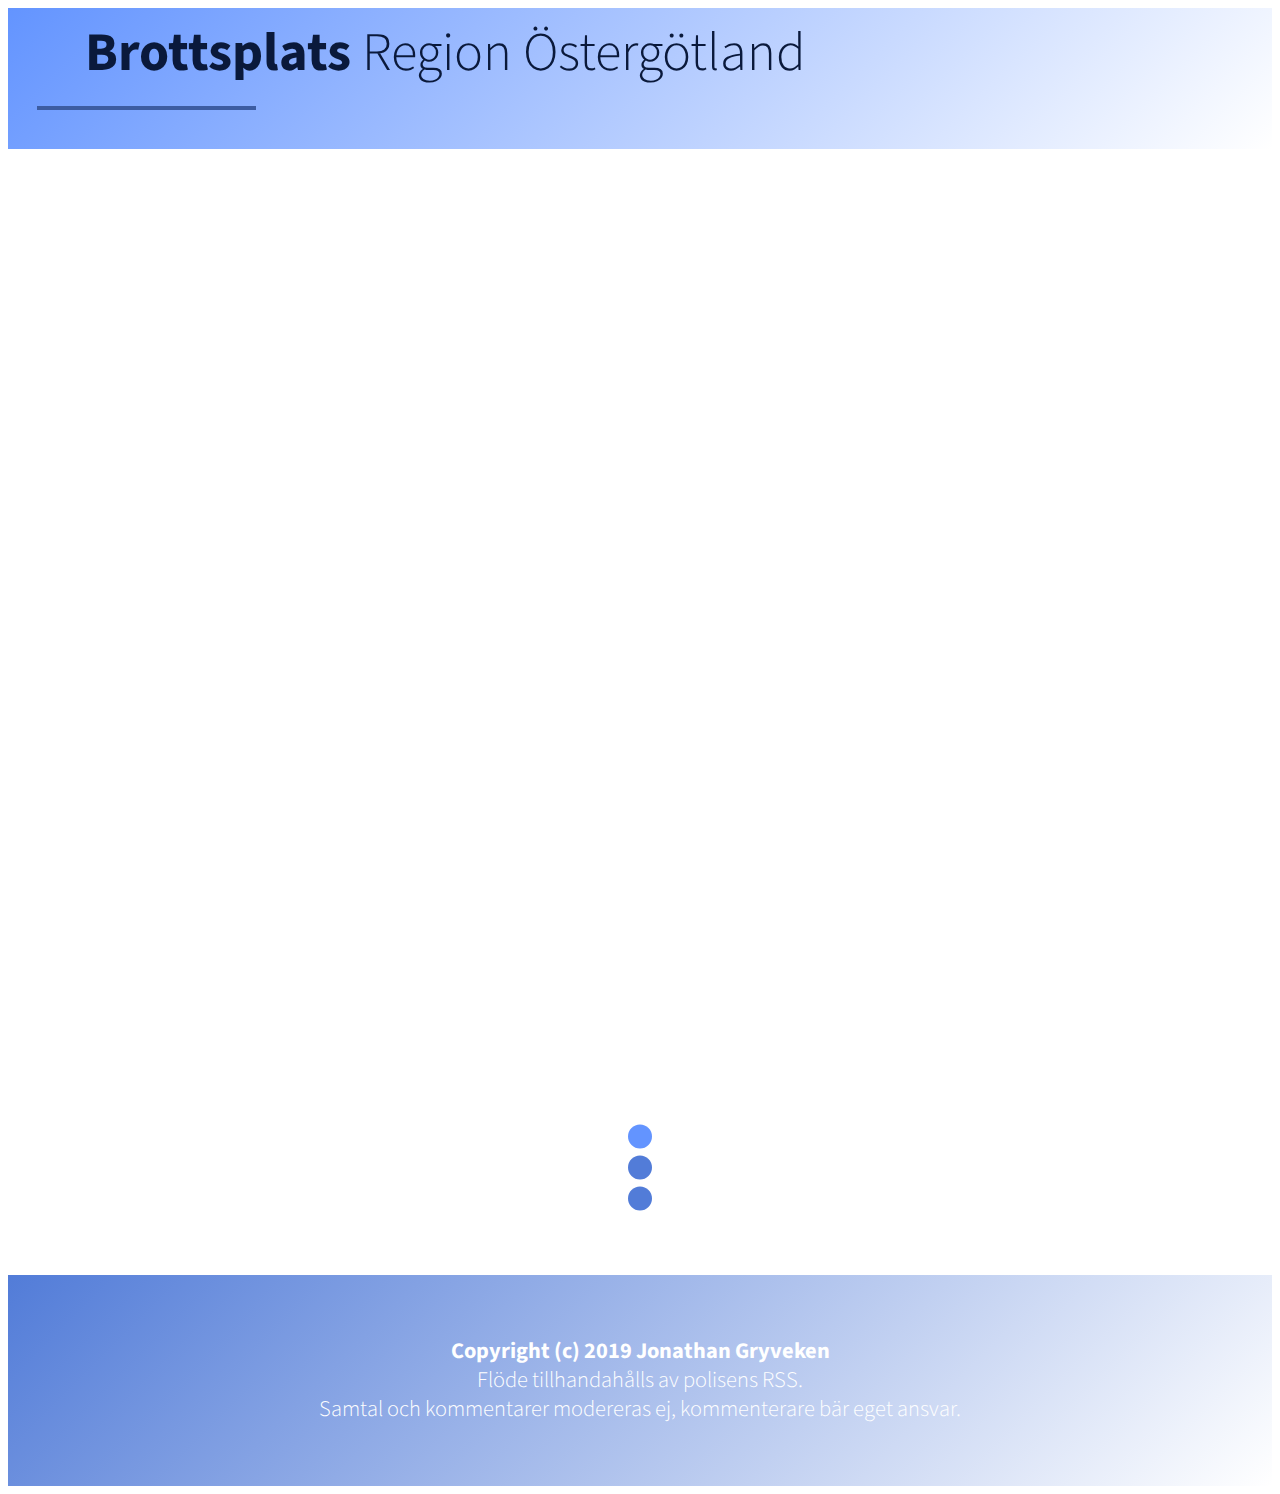
==== commit bca25444: "Add files via upload" ====
--- a/index.html
+++ b/index.html
@@ -56,15 +56,10 @@
     
     
     <div class="container align-center">
-        <h3 class="mbr-fonts-style mbr-bold mbr-section-title display-5">
-            Samtal kring händelser</h3>
-        <h4 class="mbr-fonts-stylembr-section-subtitle display-7">
-            To make this FB comments work, set in block parameters the full URL of this page on your site,<br>
-            for example http://your-site.com/this-page.html<br>
-            In Google Chrome FB comments will be shown only when your site is online.
-        </h4>
+        
+        
         <div class="facebook-wrapper mbr-col-lg-8">
-            <amp-facebook-comments height="50" layout="fixed-height" class="container comments-container mobirise-loader" data-numposts="3" data-href="https://nezzox.github.io/crimewatcheast/">
+            <amp-facebook-comments height="50" layout="fixed-height" class="container comments-container mobirise-loader" data-numposts="10" data-href="https://nezzox.github.io/crimewatcheast/">
                 <div placeholder="" class="placeholder">
                                 <div class="mobirise-spinner">
                                     <em></em>
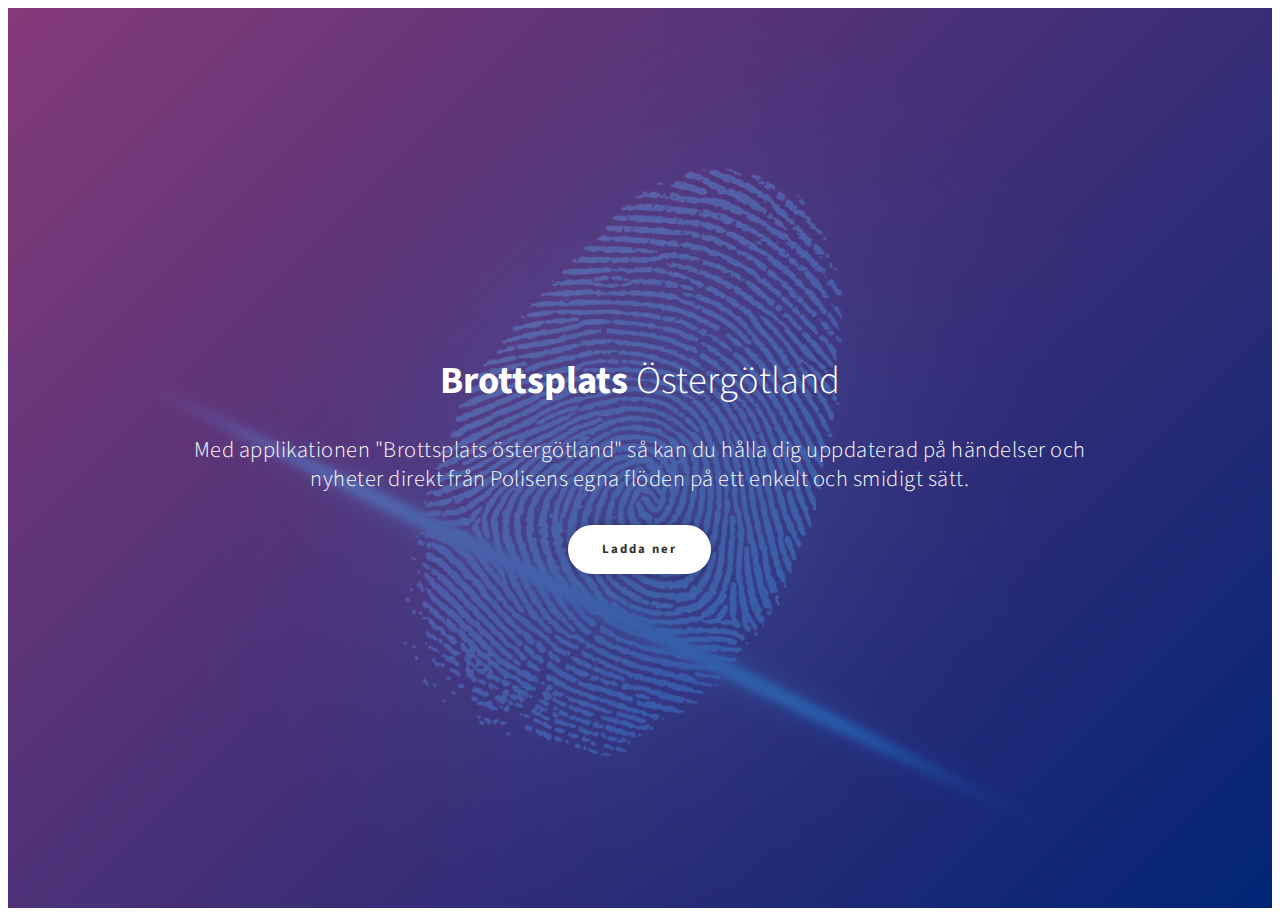
==== commit 36b3a69b: "Add files via upload" ====
--- a/index.html
+++ b/index.html
@@ -6,7 +6,7 @@
   <meta http-equiv="X-UA-Compatible" content="IE=edge">
   <meta name="generator" content="Mobirise v4.10.8, mobirise.com">
   <meta name="viewport" content="width=device-width, initial-scale=1, minimum-scale=1">
-  <link rel="shortcut icon" href="assets/images/jpg-family-crest-naked-128x140.png" type="image/x-icon">
+  <link rel="shortcut icon" href="assets/images/adobe-post-20190907-130420-128x128.png" type="image/x-icon">
   <meta name="description" content="">
   
   <title>Crimewatch Region East</title>
@@ -18,68 +18,26 @@
  
  <style amp-custom> 
 div,span,h1,h2,h3,h4,h5,h6,p,blockquote,a,ol,ul,li,figcaption,textarea,input{font: inherit;}*{box-sizing: border-box;}body{position: relative;font-style: normal;line-height: 1.5;font-weight: 300;}section{background-color: #eeeeee;background-position: 50% 50%;background-repeat: no-repeat;background-size: cover;}section,.container,.container-fluid{position: relative;word-wrap: break-word;}a.mbr-iconfont:hover{text-decoration: none;}h1,h2,h3{margin: auto;}h1,h3,p{padding: 10px 0;margin-bottom: 15px;}p,li,blockquote{color: #15181b;letter-spacing: 0.5px;line-height: 1.7;}ul,ol,pre,blockquote{margin-bottom: 0;margin-top: 0;}pre{background: #f4f4f4;padding: 10px 24px;white-space: pre-wrap;}p{margin-top: 0;}a{font-style: normal;font-weight: 400;cursor: pointer;}a,a:hover{text-decoration: none;}figure{margin-bottom: 0;}h1,h2,h3,h4,h5,h6,.h1,.h2,.h3,.h4,.h5,.h6,.display-1,.display-2,.display-3,.display-4{line-height: 1;word-break: break-word;word-wrap: break-word;}b,strong{font-weight: bold;}blockquote{padding: 10px 0 10px 20px;position: relative;border-left: 3px solid;}input:-webkit-autofill,input:-webkit-autofill:hover,input:-webkit-autofill:focus,input:-webkit-autofill:active{transition-delay: 9999s;transition-property: background-color,color;}html,body{height: auto;min-height: 100vh;}.mbr-section-title{font-style: normal;line-height: 70px;}.mbr-section-subtitle{line-height: 1.3;}.mbr-text{font-style: normal;line-height: 1.3;}.btn{font-weight: 700;border-width: 2px;border-style: solid;font-style: normal;letter-spacing: 2px;margin: .4rem .25rem;white-space: normal;transition: all .3s ease-in-out,box-shadow 2s ease-in-out;display: -webkit-inline-flex;display: inline-flex;-webkit-align-items: center;align-items: center;-webkit-justify-content: center;justify-content: center;word-break: break-word;box-shadow: 0px 0px 8px 1px rgba(0,0,0,0.2);}.popover-content .btn{box-shadow: none;}.btn-arrow{font-weight: 400;border-width: 0px;border-style: solid;background: none;font-style: normal;letter-spacing: 2px;margin: .4rem .25rem;white-space: normal;transition: all .3s ease-in-out,box-shadow 2s ease-in-out;display: -webkit-inline-flex;display: inline-flex;-webkit-align-items: center;align-items: center;-webkit-justify-content: center;justify-content: center;word-break: break-word;}.btn-form{border-radius: 3px;}.btn-form:hover{cursor: pointer;}.mbr-figure img,.mbr-figure iframe{display: block;width: 100%;}.card{background-color: transparent;border: none;}.card-wrapper{-webkit-flex: 1;flex: 1;}.card-img{text-align: center;-webkit-flex-shrink: 0;flex-shrink: 0;}.media{max-width: 100%;margin: 0 auto;}.mbr-figure{-ms-flex-item-align: center;-ms-grid-row-align: center;-webkit-align-self: center;align-self: center;}.media-container > div{max-width: 100%;}.mbr-figure img,.card-img img{width: 100%;}@media (max-width: 991px){.media-size-item{width: auto;}.media{width: auto;}.mbr-figure{width: 100%;}}.amp-carousel-button:hover{cursor: pointer;}.video-with-lightbox .iconbox:hover{cursor: pointer;}.hidden{visibility: hidden;}.super-hide{display: none;}.inactive{-webkit-user-select: none;-moz-user-select: none;-ms-user-select: none;user-select: none;pointer-events: none;-webkit-user-drag: none;user-drag: none;}textarea[type="hidden"]{display: none;}#scrollToTop{display: none;}.popover-content ul.show{min-height: 155px;}.mbr-white{color: #ffffff;}.mbr-black{color: #000000;}.mbr-bg-white{background-color: #ffffff;}.mbr-bg-black{background-color: #000000;}.align-left{text-align: left;}.align-center{text-align: center;}.align-right{text-align: right;}@media (max-width: 767px){.align-left,.align-center,.align-right,.mbr-section-btn,.mbr-section-title{text-align: center;}}.mbr-light{font-weight: 300;}.mbr-regular{font-weight: 400;}.mbr-semibold{font-weight: 500;}.mbr-bold{font-weight: 700;}.mbr-section-btn{margin-left: -.25rem;margin-right: -.25rem;font-size: 0;}nav .mbr-section-btn{margin-left: 0rem;margin-right: 0rem;}.btn .mbr-iconfont,.btn.btn-sm .mbr-iconfont{cursor: pointer;margin-right: 0.5rem;}.btn.btn-md .mbr-iconfont,.btn.btn-md .mbr-iconfont{margin-right: 0.8rem;}[type="submit"]{-webkit-appearance: none;}.mbr-fullscreen .mbr-overlay{min-height: 100vh;}.mbr-fullscreen{display: -webkit-flex;display: -moz-flex;display: -ms-flex;display: -o-flex;display: flex;-webkit-align-items: center;align-items: center;min-height: 100vh;box-sizing: border-box;padding-top: 3rem;padding-bottom: 3rem;}.mbr-overlay{width: 100%;height: 100%;position: absolute;top: 0;}section.sidebar-open:before{content: '';position: fixed;top: 0;bottom: 0;right: 0;left: 0;background-color: rgba(0,0,0,0.2);z-index: 1040;}form input,form textarea,form select{padding: 1rem;width: 100%;border: none;border-bottom: 2px solid lightgray;background-color: transparent;}form input:focus,form textarea:focus,form select:focus{outline: none;}form input[type="checkbox"],form input[type="radio"]{border: none;background: none;width: auto;}form textarea.field-input{height: 200px;}form .btn,form .mbr-section-btn{margin-left: 0;margin-right: 0;}form .fieldset{display: -webkit-flex;display: flex;-webkit-justify-content: center;justify-content: center;-webkit-flex-wrap: wrap;flex-wrap: wrap;-webkit-align-items: center;align-items: center;}amp-img img{max-height: 100%;max-width: 100%;}img.mbr-temp{width: 100%;}.is-builder .nodisplay + img[async],.is-builder .nodisplay + img[decoding="async"],.is-builder amp-img > a + img[async],.is-builder amp-img > a + img[decoding="async"]{display: none;}html:not(.is-builder) amp-img > a{position: absolute;top: 0;bottom: 0;left: 0;right: 0;z-index: 1;}.is-builder .temp-amp-sizer{position: absolute;}.is-builder amp-youtube .temp-amp-sizer,.is-builder amp-vimeo .temp-amp-sizer{position: static;}.is-builder section.horizontal-menu .ampstart-btn{display: none;}@media (max-width: 991px){.is-builder section.horizontal-menu .navbar-toggler{display: block;}}.is-builder section.horizontal-menu .dropdown-menu{z-index: auto;opacity: 1;pointer-events: auto;}.is-builder section.horizontal-menu .nav-dropdown .link.dropdown-toggle[aria-expanded="true"]{margin-right: 0;padding: 0.667em 1em;}@media (max-width: 767px){.is-builder section.menu .navbar-collapse{max-height: 60vh;overflow-y: auto;}}.container{padding-right: 15px;padding-left: 15px;width: 100%;margin-right: auto;margin-left: auto;}@media (max-width: 767px){.container{max-width: 540px;}}@media (min-width: 768px){.container{max-width: 720px;}}@media (min-width: 992px){.container{max-width: 960px;}}@media (min-width: 1200px){.container{max-width: 1140px;}}.mbr-row,.mbr-form-row{display: -webkit-box;display: -webkit-flex;display: -ms-flexbox;display: flex;-webkit-flex-wrap: wrap;-ms-flex-wrap: wrap;flex-wrap: wrap;margin-right: -15px;margin-left: -15px;}.mbr-form-row{margin-right: -0.5rem;margin-left: -0.5rem;}.mbr-form-row > [class*="mbr-col"]{padding-left: 0.5rem;padding-right: 0.5rem;}.mbr-justify-content-center{-webkit-justify-content: center;justify-content: center;}.mbr-justify-content-left{-webkit-justify-content: flex-start;justify-content: flex-start;}.mbr-justify-content-right{-webkit-justify-content: flex-end;justify-content: flex-end;}@media (max-width: 767px){.mbr-col,.mbr-col-auto{padding-right: 15px;padding-left: 15px;}.mbr-col-sm-2{-ms-flex: 0 0 16.666667%;-webkit-flex: 0 0 16.666667%;flex: 0 0 16.666667%;max-width: 16.666667%;padding-right: 15px;padding-left: 15px;}.mbr-col-sm-8{-ms-flex: 0 0 66.666667%;-webkit-flex: 0 0 66.666667%;flex: 0 0 66.666667%;max-width: 66.666667%;padding-left: 15px;padding-right: 15px;}.mbr-col-sm-12{-ms-flex: 0 0 100%;-webkit-flex: 0 0 100%;flex: 0 0 100%;max-width: 100%;padding-right: 15px;padding-left: 15px;}.mbr-row,.mbr-form-row{margin: 0;}}@media (min-width: 768px){.mbr-col{-ms-flex: 1 1 auto;-webkit-box-flex: 1;flex: 1 1 auto;max-width: 100%;padding-right: 15px;padding-left: 15px;}.mbr-col-auto{-ms-flex: 0 0 auto;flex: 0 0 auto;width: auto;padding-right: 15px;padding-left: 15px;}.mbr-col-md-2{-ms-flex: 0 0 16.666667%;-webkit-flex: 0 0 16.666667%;flex: 0 0 16.666667%;max-width: 16.666667%;padding-right: 15px;padding-left: 15px;}.mbr-col-md-3{-ms-flex: 0 0 25%;-webkit-flex: 0 0 25%;flex: 0 0 25%;max-width: 25%;padding-right: 15px;padding-left: 15px;}.mbr-col-md-4{-ms-flex: 0 0 33.333333%;-webkit-flex: 0 0 33.333333%;flex: 0 0 33.333333%;max-width: 33.333333%;padding-right: 15px;padding-left: 15px;}.mbr-col-md-5{-ms-flex: 0 0 41.666667%;-webkit-flex: 0 0 41.666667%;flex: 0 0 41.666667%;max-width: 41.666667%;padding-right: 15px;padding-left: 15px;}.mbr-col-md-6{-ms-flex: 0 0 50%;-webkit-flex: 0 0 50%;flex: 0 0 50%;max-width: 50%;padding-right: 15px;padding-left: 15px;}.mbr-col-md-7{-ms-flex: 0 0 58.333333%;-webkit-flex: 0 0 58.333333%;flex: 0 0 58.333333%;max-width: 58.333333%;padding-right: 15px;padding-left: 15px;}.mbr-col-md-8{-ms-flex: 0 0 66.666667%;-webkit-flex: 0 0 66.666667%;flex: 0 0 66.666667%;max-width: 66.666667%;padding-left: 15px;padding-right: 15px;}.mbr-col-md-9{-ms-flex: 0 0 75%;-webkit-flex: 0 0 75%;flex: 0 0 75%;max-width: 75%;padding-left: 15px;padding-right: 15px;}.mbr-col-md-10{-ms-flex: 0 0 83.333333%;-webkit-flex: 0 0 83.333333%;flex: 0 0 83.333333%;max-width: 83.333333%;padding-left: 15px;padding-right: 15px;}.mbr-col-md-12{-ms-flex: 0 0 100%;-webkit-flex: 0 0 100%;flex: 0 0 100%;max-width: 100%;padding-right: 15px;padding-left: 15px;}}@media (min-width: 992px){.mbr-col-lg-1{-ms-flex: 0 0 8.333333%;-webkit-flex: 0 0 8.333333%;flex: 0 0 8.333333%;max-width: 8.333333;padding-right: 15px;padding-left: 15px;}.mbr-col-lg-2{-ms-flex: 0 0 16.666667%;-webkit-flex: 0 0 16.666667%;flex: 0 0 16.666667%;max-width: 16.666667%;padding-right: 15px;padding-left: 15px;}.mbr-col-lg-3{-ms-flex: 0 0 25%;-webkit-flex: 0 0 25%;flex: 0 0 25%;max-width: 25%;padding-right: 15px;padding-left: 15px;}.mbr-col-lg-4{-ms-flex: 0 0 33.33%;-webkit-flex: 0 0 33.33%;flex: 0 0 33.33%;max-width: 33.33%;padding-right: 15px;padding-left: 15px;}.mbr-col-lg-5{-ms-flex: 0 0 41.666%;-webkit-flex: 0 0 41.666%;flex: 0 0 41.666%;max-width: 41.666%;padding-right: 15px;padding-left: 15px;}.mbr-col-lg-6{-ms-flex: 0 0 50%;-webkit-flex: 0 0 50%;flex: 0 0 50%;max-width: 50%;padding-right: 15px;padding-left: 15px;}.mbr-col-lg-7{-ms-flex: 0 0 58.333333%;-webkit-flex: 0 0 58.333333%;flex: 0 0 58.333333%;max-width: 58.333333%;padding-right: 15px;padding-left: 15px;}.mbr-col-lg-8{-ms-flex: 0 0 66.666667%;-webkit-flex: 0 0 66.666667%;flex: 0 0 66.666667%;max-width: 66.666667%;padding-left: 15px;padding-right: 15px;}.mbr-col-lg-9{-ms-flex: 0 0 75%;-webkit-flex: 0 0 75%;flex: 0 0 75%;max-width: 75%;padding-left: 15px;padding-right: 15px;}.mbr-col-lg-10{-ms-flex: 0 0 83.3333%;-webkit-flex: 0 0 83.3333%;flex: 0 0 83.3333%;max-width: 83.3333%;padding-right: 15px;padding-left: 15px;}.mbr-col-lg-12{-ms-flex: 0 0 100%;-webkit-flex: 0 0 100%;flex: 0 0 100%;max-width: 100%;padding-right: 15px;padding-left: 15px;}}@media (min-width: 1201px){.mbr-col-xl-7{-ms-flex: 0 0 58.333333%;-webkit-flex: 0 0 58.333333%;flex: 0 0 58.333333%;max-width: 58.333333%;padding-right: 15px;padding-left: 15px;}.mbr-col-xl-8{-ms-flex: 0 0 66.666667%;-webkit-flex: 0 0 66.666667%;flex: 0 0 66.666667%;max-width: 66.666667%;padding-left: 15px;padding-right: 15px;}.mbr-col-xl-5{-ms-flex: 0 0 41.666667%;-webkit-flex: 0 0 41.666667%;flex: 0 0 41.666667%;max-width: 41.666667%;}}amp-sidebar{background: transparent;}#scrollToTopMarker{position: absolute;width: 0px;height: 0px;top: 300px;}#scrollToTopButton{position: fixed;bottom: 25px;right: 25px;opacity: .4;z-index: 5000;font-size: 32px;height: 60px;width: 60px;border: none;border-radius: 3px;cursor: pointer;}#scrollToTopButton:focus{outline: none;}#scrollToTopButton a:before{content: '';position: absolute;height: 40%;top: 36%;width: 2px;left: calc(50% - 1px);}#scrollToTopButton a:after{content: '';position: absolute;border-top: 2px solid;border-right: 2px solid;width: 40%;height: 40%;left: calc(30% - 1px);bottom: 30%;-webkit-transform: rotate(-45deg);transform: rotate(-45deg);}.is-builder #scrollToTopButton a:after{left: 30%;}svg.icon-gradient{width: 0;height: 0;visibility: hidden;}.form-check{margin-bottom: 0;}.form-check-label{padding-left: 0;}.form-check-input{position: relative;margin: 4px;}.form-check-inline{display: -webkit-inline-box;display: -ms-inline-flexbox;display: inline-flex;-webkit-box-align: center;-ms-flex-align: center;align-items: center;padding-left: 0;margin-right: .75rem;}
-body{font-family: Source Sans Pro;}blockquote{border-color: #6394ff;}div[submit-success] > *{background: #527cd8;padding: 1rem;margin-bottom: 1rem;}div[submit-error] > *{background: #527cd8;padding: 1rem;margin-bottom: 1rem;}.display-1{font-family: 'Source Sans Pro',sans-serif;font-size: 5.6rem;}.display-2{font-family: 'Source Sans Pro',sans-serif;font-size: 3.4rem;}.display-3{font-family: 'Source Sans Pro',sans-serif;font-size: 2.4rem;}.display-4{font-family: 'Source Sans Pro',sans-serif;font-size: 1.8rem;}.display-5{font-family: 'Source Sans Pro',sans-serif;font-size: 1.4rem;}.display-6{font-family: 'Source Sans Pro',sans-serif;font-size: 1rem;}.display-7{font-family: 'Source Sans Pro',sans-serif;font-size: 0.8rem;}.display-1 .mbr-iconfont-btn{font-size: 5.6rem;width: 5.6rem;}.display-2 .mbr-iconfont-btn{font-size: 3.4rem;width: 3.4rem;}.display-4 .mbr-iconfont-btn{font-size: 1.8rem;width: 1.8rem;}.display-5 .mbr-iconfont-btn{font-size: 1.4rem;width: 1.4rem;}.display-7 .mbr-iconfont-btn{font-size: 0.8rem;width: 0.8rem;}@media (max-width: 768px){.display-1{font-size: 4.48rem;font-size: calc( 2.61rem + (5.6 - 2.61) * ((100vw - 20rem) / (48 - 20)));line-height: calc( 1.4 * (2.61rem + (5.6 - 2.61) * ((100vw - 20rem) / (48 - 20))));}.display-2{font-size: 2.72rem;font-size: calc( 1.8399999999999999rem + (3.4 - 1.8399999999999999) * ((100vw - 20rem) / (48 - 20)));line-height: calc( 1.4 * (1.8399999999999999rem + (3.4 - 1.8399999999999999) * ((100vw - 20rem) / (48 - 20))));}.display-3{font-size: 1.92rem;font-size: calc( 1.49rem + (2.4 - 1.49) * ((100vw - 20rem) / (48 - 20)));line-height: calc( 1.4 * (1.49rem + (2.4 - 1.49) * ((100vw - 20rem) / (48 - 20))));}.display-4{font-size: 1.44rem;font-size: calc( 1.28rem + (1.8 - 1.28) * ((100vw - 20rem) / (48 - 20)));line-height: calc( 1.4 * (1.28rem + (1.8 - 1.28) * ((100vw - 20rem) / (48 - 20))));}.display-5{font-size: 1.12rem;font-size: calc( 1.14rem + (1.4 - 1.14) * ((100vw - 20rem) / (48 - 20)));line-height: calc( 1.4 * (1.14rem + (1.4 - 1.14) * ((100vw - 20rem) / (48 - 20))));}.display-6{font-size: 0.8rem;font-size: calc( 1rem + (1 - 1) * ((100vw - 20rem) / (48 - 20)));line-height: calc( 1.4 * (1rem + (1 - 1) * ((100vw - 20rem) / (48 - 20))));}.display-5{font-size: 0.64rem;font-size: calc( 0.93rem + (0.8 - 0.93) * ((100vw - 20rem) / (48 - 20)));line-height: calc( 1.4 * (0.93rem + (0.8 - 0.93) * ((100vw - 20rem) / (48 - 20))));}}.btn{padding: 0.8rem 2rem;border-radius: 3px;}.btn-sm{border-width: 1px;padding: 0.6rem 0.8rem;border-radius: 3px;}.btn-md{font-weight: 600;margin: .4rem .8rem;padding: 1rem 2rem;border-radius: 3px;}.bg-primary{background-color: #6394ff;}.bg-success{background-color: #527cd8;}.bg-info{background-color: #527cd8;}.bg-warning{background-color: #527cd8;}.bg-danger{background-color: #527cd8;}.btn-primary,.btn-primary:active,.btn-primary.active{background-color: #6394ff;border-color: #6394ff;color: #ffffff;}.btn-primary:hover,.btn-primary:focus,.btn-primary.focus{color: #ffffff;background-color: #1760ff;border-color: #1760ff;}.btn-primary.disabled,.btn-primary:disabled{color: #ffffff;background-color: #1760ff;border-color: #1760ff;}.btn-secondary,.btn-secondary:active,.btn-secondary.active{background-color: #527cd8;border-color: #527cd8;color: #ffffff;}.btn-secondary:hover,.btn-secondary:focus,.btn-secondary.focus{color: #ffffff;background-color: #2955b5;border-color: #2955b5;}.btn-secondary.disabled,.btn-secondary:disabled{color: #ffffff;background-color: #2955b5;border-color: #2955b5;}.btn-info,.btn-info:active,.btn-info.active{background-color: #527cd8;border-color: #527cd8;color: #ffffff;}.btn-info:hover,.btn-info:focus,.btn-info.focus{color: #ffffff;background-color: #2955b5;border-color: #2955b5;}.btn-info.disabled,.btn-info:disabled{color: #ffffff;background-color: #2955b5;border-color: #2955b5;}.btn-success,.btn-success:active,.btn-success.active{background-color: #527cd8;border-color: #527cd8;color: #ffffff;}.btn-success:hover,.btn-success:focus,.btn-success.focus{color: #ffffff;background-color: #2955b5;border-color: #2955b5;}.btn-success.disabled,.btn-success:disabled{color: #ffffff;background-color: #2955b5;border-color: #2955b5;}.btn-warning,.btn-warning:active,.btn-warning.active{background-color: #527cd8;border-color: #527cd8;color: #ffffff;}.btn-warning:hover,.btn-warning:focus,.btn-warning.focus{color: #ffffff;background-color: #2955b5;border-color: #2955b5;}.btn-warning.disabled,.btn-warning:disabled{color: #ffffff;background-color: #2955b5;border-color: #2955b5;}.btn-danger,.btn-danger:active,.btn-danger.active{background-color: #527cd8;border-color: #527cd8;color: #ffffff;}.btn-danger:hover,.btn-danger:focus,.btn-danger.focus{color: #ffffff;background-color: #2955b5;border-color: #2955b5;}.btn-danger.disabled,.btn-danger:disabled{color: #ffffff;background-color: #2955b5;border-color: #2955b5;}.btn-black,.btn-black:active,.btn-black.active{background-color: #333333;border-color: #333333;color: #ffffff;}.btn-black:hover,.btn-black:focus,.btn-black.focus{color: #ffffff;background-color: #0d0d0d;border-color: #0d0d0d;}.btn-black.disabled,.btn-black:disabled{color: #ffffff;background-color: #0d0d0d;border-color: #0d0d0d;}.btn-white,.btn-white:active,.btn-white.active{background-color: #ffffff;border-color: #ffffff;color: #808080;}.btn-white:hover,.btn-white:focus,.btn-white.focus{color: #808080;background-color: #d9d9d9;border-color: #d9d9d9;}.btn-white.disabled,.btn-white:disabled{color: #808080;background-color: #d9d9d9;border-color: #d9d9d9;}.btn-white,.btn-white:active,.btn-white.active{color: #333333;}.btn-white:hover,.btn-white:focus,.btn-white.focus{color: #333333;}.btn-white.disabled,.btn-white:disabled{color: #333333;}.btn-primary-outline,.btn-primary-outline:active,.btn-primary-outline.active{background: none;border-color: #004ffc;color: #004ffc;}.btn-primary-outline:hover,.btn-primary-outline:focus,.btn-primary-outline.focus{color: #ffffff;background-color: #6394ff;border-color: #6394ff;}.btn-primary-outline.disabled,.btn-primary-outline:disabled{color: #ffffff;background-color: #6394ff;border-color: #6394ff;}.btn-secondary-outline,.btn-secondary-outline:active,.btn-secondary-outline.active{background: none;border-color: #244ba0;color: #244ba0;}.btn-secondary-outline:hover,.btn-secondary-outline:focus,.btn-secondary-outline.focus{color: #ffffff;background-color: #527cd8;border-color: #527cd8;}.btn-secondary-outline.disabled,.btn-secondary-outline:disabled{color: #ffffff;background-color: #527cd8;border-color: #527cd8;}.btn-info-outline,.btn-info-outline:active,.btn-info-outline.active{background: none;border-color: #244ba0;color: #244ba0;}.btn-info-outline:hover,.btn-info-outline:focus,.btn-info-outline.focus{color: #ffffff;background-color: #527cd8;border-color: #527cd8;}.btn-info-outline.disabled,.btn-info-outline:disabled{color: #ffffff;background-color: #527cd8;border-color: #527cd8;}.btn-success-outline,.btn-success-outline:active,.btn-success-outline.active{background: none;border-color: #244ba0;color: #244ba0;}.btn-success-outline:hover,.btn-success-outline:focus,.btn-success-outline.focus{color: #ffffff;background-color: #527cd8;border-color: #527cd8;}.btn-success-outline.disabled,.btn-success-outline:disabled{color: #ffffff;background-color: #527cd8;border-color: #527cd8;}.btn-warning-outline,.btn-warning-outline:active,.btn-warning-outline.active{background: none;border-color: #244ba0;color: #244ba0;}.btn-warning-outline:hover,.btn-warning-outline:focus,.btn-warning-outline.focus{color: #ffffff;background-color: #527cd8;border-color: #527cd8;}.btn-warning-outline.disabled,.btn-warning-outline:disabled{color: #ffffff;background-color: #527cd8;border-color: #527cd8;}.btn-danger-outline,.btn-danger-outline:active,.btn-danger-outline.active{background: none;border-color: #244ba0;color: #244ba0;}.btn-danger-outline:hover,.btn-danger-outline:focus,.btn-danger-outline.focus{color: #ffffff;background-color: #527cd8;border-color: #527cd8;}.btn-danger-outline.disabled,.btn-danger-outline:disabled{color: #ffffff;background-color: #527cd8;border-color: #527cd8;}.btn-black-outline,.btn-black-outline:active,.btn-black-outline.active{background: none;border-color: #000000;color: #000000;}.btn-black-outline:hover,.btn-black-outline:focus,.btn-black-outline.focus{color: #ffffff;background-color: #333333;border-color: #333333;}.btn-black-outline.disabled,.btn-black-outline:disabled{color: #ffffff;background-color: #333333;border-color: #333333;}.btn-white-outline,.btn-white-outline:active,.btn-white-outline.active{background: none;border-color: #ffffff;color: #ffffff;}.btn-white-outline:hover,.btn-white-outline:focus,.btn-white-outline.focus{color: #333333;background-color: #ffffff;border-color: #ffffff;}.text-primary{color: #6394ff;}.text-secondary{color: #527cd8;}.text-success{color: #527cd8;}.text-info{color: #527cd8;}.text-warning{color: #527cd8;}.text-danger{color: #527cd8;}.text-white{color: #ffffff;}.text-black{color: #000000;}a.text-primary:hover,a.text-primary:focus{color: #004ffc;}a.text-secondary:hover,a.text-secondary:focus{color: #244ba0;}a.text-success:hover,a.text-success:focus{color: #244ba0;}a.text-info:hover,a.text-info:focus{color: #244ba0;}a.text-warning:hover,a.text-warning:focus{color: #244ba0;}a.text-danger:hover,a.text-danger:focus{color: #244ba0;}a.text-white:hover,a.text-white:focus{color: #b3b3b3;}a.text-black:hover,a.text-black:focus{color: #4d4d4d;}.alert-success{background-color: #527cd8;}.alert-info{background-color: #527cd8;}.alert-warning{background-color: #527cd8;}.alert-danger{background-color: #527cd8;}.mbr-section-btn a.btn:not(.btn-form){border-radius: 100px;transition-property: background-color,color,border-color,box-shadow;transition-duration: .3s,.3s,.3s,.8s;transition-timing-function: ease-in-out;}.mbr-section-btn a.btn:not(.btn-form):hover{box-shadow: 0 10px 40px 0 rgba(0,0,0,0.2);}.nav-tabs .nav-link{border-radius: 100px;}a,a:hover{color: #6394ff;}.mbr-plan-header.bg-primary .mbr-plan-subtitle,.mbr-plan-header.bg-primary .mbr-plan-price-desc{color: #ffffff;}.mbr-plan-header.bg-success .mbr-plan-subtitle,.mbr-plan-header.bg-success .mbr-plan-price-desc{color: #f8fafe;}.mbr-plan-header.bg-info .mbr-plan-subtitle,.mbr-plan-header.bg-info .mbr-plan-price-desc{color: #f8fafe;}.mbr-plan-header.bg-warning .mbr-plan-subtitle,.mbr-plan-header.bg-warning .mbr-plan-price-desc{color: #f8fafe;}.mbr-plan-header.bg-danger .mbr-plan-subtitle,.mbr-plan-header.bg-danger .mbr-plan-price-desc{color: #f8fafe;}.mobirise-spinner{position: absolute;top: 50%;left: 40%;margin-left: 10%;-webkit-transform: translate3d(-50%,-50%,0);z-index: 4;}.mobirise-spinner em{width: 24px;height: 24px;background: #3ac;border-radius: 100%;display: inline-block;-webkit-animation: slide 1s infinite;}.mobirise-spinner em:nth-child(1){-webkit-animation-delay: 0.1s;background: #6394ff;}.mobirise-spinner em:nth-child(2){-webkit-animation-delay: 0.2s;background: #527cd8;}.mobirise-spinner em:nth-child(3){-webkit-animation-delay: 0.3s;background: #527cd8;}@-moz-keyframes slide{0%{-webkit-transform: scale(1);}50%{opacity: 0.3;-webkit-transform: scale(2);}100%{-webkit-transform: scale(1);}}@-webkit-keyframes slide{0%{-webkit-transform: scale(1);}50%{opacity: 0.3;-webkit-transform: scale(2);}100%{-webkit-transform: scale(1);}}@-o-keyframes slide{0%{-webkit-transform: scale(1);}50%{opacity: 0.3;-webkit-transform: scale(2);}100%{-webkit-transform: scale(1);}}@keyframes slide{0%{-webkit-transform: scale(1);}50%{opacity: 0.3;-webkit-transform: scale(2);}100%{-webkit-transform: scale(1);}}.mobirise-loader .amp-active > div{display: none;}#scrollToTopMarker{display: none;}#scrollToTopButton{background-color: #527cd8;border-radius: 50%;}#scrollToTopButton a:before{background: #ffffff;}#scrollToTopButton a:after{border-top-color: #ffffff;border-right-color: #ffffff;}.cid-rBnprED2gb{padding-top: 0rem;padding-bottom: 0rem;background-color: #6394ff;background: linear-gradient(135deg,#6394ff 0%,#ffffff 100%);}.cid-rBnprED2gb .mbr-text,.cid-rBnprED2gb .mbr-section-btn{color: #0a193b;text-align: left;}.cid-rBnprED2gb .line-wrap{display: inline-block;width: 100%;}.cid-rBnprED2gb .line{display: inline-block;width: 30%;height: 4px;background-color: #3c5ca2;margin-left: -3rem;margin-top: 0.5rem;margin-bottom: 2rem;}.cid-rBnprED2gb h1{margin: 0;}.cid-rBnprED2gb .mbr-section-title,.cid-rBnprED2gb .line-wrap{color: #0a193b;}.cid-rBnprED2gb p{margin-top: 2rem;margin-bottom: 2rem;}#custom-html-1{}#custom-html-1 div{padding: 80px 0;color: #777;text-align: center;}#custom-html-1 p{font-size: 60px;color: #777;}.cid-rBnqaZMz40{padding-top: 0rem;padding-bottom: 5rem;background-color: #ffffff;}.cid-rBnqaZMz40 .facebook-wrapper{margin: auto;}.cid-rBnqFJBITG{padding-top: 2rem;padding-bottom: 2rem;background-color: #527cd8;background: linear-gradient(135deg,#527cd8 0%,#ffffff 100%);}.cid-rBnqFJBITG .mbr-text{color: #ffffff;text-align: center;}
+body{font-family: Source Sans Pro;}blockquote{border-color: #6394ff;}div[submit-success] > *{background: #527cd8;padding: 1rem;margin-bottom: 1rem;}div[submit-error] > *{background: #527cd8;padding: 1rem;margin-bottom: 1rem;}.display-1{font-family: 'Source Sans Pro',sans-serif;font-size: 5.6rem;}.display-2{font-family: 'Source Sans Pro',sans-serif;font-size: 3.4rem;}.display-3{font-family: 'Source Sans Pro',sans-serif;font-size: 2.4rem;}.display-4{font-family: 'Source Sans Pro',sans-serif;font-size: 1.8rem;}.display-5{font-family: 'Source Sans Pro',sans-serif;font-size: 1.4rem;}.display-6{font-family: 'Source Sans Pro',sans-serif;font-size: 1rem;}.display-7{font-family: 'Source Sans Pro',sans-serif;font-size: 0.8rem;}.display-1 .mbr-iconfont-btn{font-size: 5.6rem;width: 5.6rem;}.display-2 .mbr-iconfont-btn{font-size: 3.4rem;width: 3.4rem;}.display-4 .mbr-iconfont-btn{font-size: 1.8rem;width: 1.8rem;}.display-5 .mbr-iconfont-btn{font-size: 1.4rem;width: 1.4rem;}.display-7 .mbr-iconfont-btn{font-size: 0.8rem;width: 0.8rem;}@media (max-width: 768px){.display-1{font-size: 4.48rem;font-size: calc( 2.61rem + (5.6 - 2.61) * ((100vw - 20rem) / (48 - 20)));line-height: calc( 1.4 * (2.61rem + (5.6 - 2.61) * ((100vw - 20rem) / (48 - 20))));}.display-2{font-size: 2.72rem;font-size: calc( 1.8399999999999999rem + (3.4 - 1.8399999999999999) * ((100vw - 20rem) / (48 - 20)));line-height: calc( 1.4 * (1.8399999999999999rem + (3.4 - 1.8399999999999999) * ((100vw - 20rem) / (48 - 20))));}.display-3{font-size: 1.92rem;font-size: calc( 1.49rem + (2.4 - 1.49) * ((100vw - 20rem) / (48 - 20)));line-height: calc( 1.4 * (1.49rem + (2.4 - 1.49) * ((100vw - 20rem) / (48 - 20))));}.display-4{font-size: 1.44rem;font-size: calc( 1.28rem + (1.8 - 1.28) * ((100vw - 20rem) / (48 - 20)));line-height: calc( 1.4 * (1.28rem + (1.8 - 1.28) * ((100vw - 20rem) / (48 - 20))));}.display-5{font-size: 1.12rem;font-size: calc( 1.14rem + (1.4 - 1.14) * ((100vw - 20rem) / (48 - 20)));line-height: calc( 1.4 * (1.14rem + (1.4 - 1.14) * ((100vw - 20rem) / (48 - 20))));}.display-6{font-size: 0.8rem;font-size: calc( 1rem + (1 - 1) * ((100vw - 20rem) / (48 - 20)));line-height: calc( 1.4 * (1rem + (1 - 1) * ((100vw - 20rem) / (48 - 20))));}.display-5{font-size: 0.64rem;font-size: calc( 0.93rem + (0.8 - 0.93) * ((100vw - 20rem) / (48 - 20)));line-height: calc( 1.4 * (0.93rem + (0.8 - 0.93) * ((100vw - 20rem) / (48 - 20))));}}.btn{padding: 0.8rem 2rem;border-radius: 3px;}.btn-sm{border-width: 1px;padding: 0.6rem 0.8rem;border-radius: 3px;}.btn-md{font-weight: 600;margin: .4rem .8rem;padding: 1rem 2rem;border-radius: 3px;}.bg-primary{background-color: #6394ff;}.bg-success{background-color: #527cd8;}.bg-info{background-color: #527cd8;}.bg-warning{background-color: #527cd8;}.bg-danger{background-color: #527cd8;}.btn-primary,.btn-primary:active,.btn-primary.active{background-color: #6394ff;border-color: #6394ff;color: #ffffff;}.btn-primary:hover,.btn-primary:focus,.btn-primary.focus{color: #ffffff;background-color: #1760ff;border-color: #1760ff;}.btn-primary.disabled,.btn-primary:disabled{color: #ffffff;background-color: #1760ff;border-color: #1760ff;}.btn-secondary,.btn-secondary:active,.btn-secondary.active{background-color: #527cd8;border-color: #527cd8;color: #ffffff;}.btn-secondary:hover,.btn-secondary:focus,.btn-secondary.focus{color: #ffffff;background-color: #2955b5;border-color: #2955b5;}.btn-secondary.disabled,.btn-secondary:disabled{color: #ffffff;background-color: #2955b5;border-color: #2955b5;}.btn-info,.btn-info:active,.btn-info.active{background-color: #527cd8;border-color: #527cd8;color: #ffffff;}.btn-info:hover,.btn-info:focus,.btn-info.focus{color: #ffffff;background-color: #2955b5;border-color: #2955b5;}.btn-info.disabled,.btn-info:disabled{color: #ffffff;background-color: #2955b5;border-color: #2955b5;}.btn-success,.btn-success:active,.btn-success.active{background-color: #527cd8;border-color: #527cd8;color: #ffffff;}.btn-success:hover,.btn-success:focus,.btn-success.focus{color: #ffffff;background-color: #2955b5;border-color: #2955b5;}.btn-success.disabled,.btn-success:disabled{color: #ffffff;background-color: #2955b5;border-color: #2955b5;}.btn-warning,.btn-warning:active,.btn-warning.active{background-color: #527cd8;border-color: #527cd8;color: #ffffff;}.btn-warning:hover,.btn-warning:focus,.btn-warning.focus{color: #ffffff;background-color: #2955b5;border-color: #2955b5;}.btn-warning.disabled,.btn-warning:disabled{color: #ffffff;background-color: #2955b5;border-color: #2955b5;}.btn-danger,.btn-danger:active,.btn-danger.active{background-color: #527cd8;border-color: #527cd8;color: #ffffff;}.btn-danger:hover,.btn-danger:focus,.btn-danger.focus{color: #ffffff;background-color: #2955b5;border-color: #2955b5;}.btn-danger.disabled,.btn-danger:disabled{color: #ffffff;background-color: #2955b5;border-color: #2955b5;}.btn-black,.btn-black:active,.btn-black.active{background-color: #333333;border-color: #333333;color: #ffffff;}.btn-black:hover,.btn-black:focus,.btn-black.focus{color: #ffffff;background-color: #0d0d0d;border-color: #0d0d0d;}.btn-black.disabled,.btn-black:disabled{color: #ffffff;background-color: #0d0d0d;border-color: #0d0d0d;}.btn-white,.btn-white:active,.btn-white.active{background-color: #ffffff;border-color: #ffffff;color: #808080;}.btn-white:hover,.btn-white:focus,.btn-white.focus{color: #808080;background-color: #d9d9d9;border-color: #d9d9d9;}.btn-white.disabled,.btn-white:disabled{color: #808080;background-color: #d9d9d9;border-color: #d9d9d9;}.btn-white,.btn-white:active,.btn-white.active{color: #333333;}.btn-white:hover,.btn-white:focus,.btn-white.focus{color: #333333;}.btn-white.disabled,.btn-white:disabled{color: #333333;}.btn-primary-outline,.btn-primary-outline:active,.btn-primary-outline.active{background: none;border-color: #004ffc;color: #004ffc;}.btn-primary-outline:hover,.btn-primary-outline:focus,.btn-primary-outline.focus{color: #ffffff;background-color: #6394ff;border-color: #6394ff;}.btn-primary-outline.disabled,.btn-primary-outline:disabled{color: #ffffff;background-color: #6394ff;border-color: #6394ff;}.btn-secondary-outline,.btn-secondary-outline:active,.btn-secondary-outline.active{background: none;border-color: #244ba0;color: #244ba0;}.btn-secondary-outline:hover,.btn-secondary-outline:focus,.btn-secondary-outline.focus{color: #ffffff;background-color: #527cd8;border-color: #527cd8;}.btn-secondary-outline.disabled,.btn-secondary-outline:disabled{color: #ffffff;background-color: #527cd8;border-color: #527cd8;}.btn-info-outline,.btn-info-outline:active,.btn-info-outline.active{background: none;border-color: #244ba0;color: #244ba0;}.btn-info-outline:hover,.btn-info-outline:focus,.btn-info-outline.focus{color: #ffffff;background-color: #527cd8;border-color: #527cd8;}.btn-info-outline.disabled,.btn-info-outline:disabled{color: #ffffff;background-color: #527cd8;border-color: #527cd8;}.btn-success-outline,.btn-success-outline:active,.btn-success-outline.active{background: none;border-color: #244ba0;color: #244ba0;}.btn-success-outline:hover,.btn-success-outline:focus,.btn-success-outline.focus{color: #ffffff;background-color: #527cd8;border-color: #527cd8;}.btn-success-outline.disabled,.btn-success-outline:disabled{color: #ffffff;background-color: #527cd8;border-color: #527cd8;}.btn-warning-outline,.btn-warning-outline:active,.btn-warning-outline.active{background: none;border-color: #244ba0;color: #244ba0;}.btn-warning-outline:hover,.btn-warning-outline:focus,.btn-warning-outline.focus{color: #ffffff;background-color: #527cd8;border-color: #527cd8;}.btn-warning-outline.disabled,.btn-warning-outline:disabled{color: #ffffff;background-color: #527cd8;border-color: #527cd8;}.btn-danger-outline,.btn-danger-outline:active,.btn-danger-outline.active{background: none;border-color: #244ba0;color: #244ba0;}.btn-danger-outline:hover,.btn-danger-outline:focus,.btn-danger-outline.focus{color: #ffffff;background-color: #527cd8;border-color: #527cd8;}.btn-danger-outline.disabled,.btn-danger-outline:disabled{color: #ffffff;background-color: #527cd8;border-color: #527cd8;}.btn-black-outline,.btn-black-outline:active,.btn-black-outline.active{background: none;border-color: #000000;color: #000000;}.btn-black-outline:hover,.btn-black-outline:focus,.btn-black-outline.focus{color: #ffffff;background-color: #333333;border-color: #333333;}.btn-black-outline.disabled,.btn-black-outline:disabled{color: #ffffff;background-color: #333333;border-color: #333333;}.btn-white-outline,.btn-white-outline:active,.btn-white-outline.active{background: none;border-color: #ffffff;color: #ffffff;}.btn-white-outline:hover,.btn-white-outline:focus,.btn-white-outline.focus{color: #333333;background-color: #ffffff;border-color: #ffffff;}.text-primary{color: #6394ff;}.text-secondary{color: #527cd8;}.text-success{color: #527cd8;}.text-info{color: #527cd8;}.text-warning{color: #527cd8;}.text-danger{color: #527cd8;}.text-white{color: #ffffff;}.text-black{color: #000000;}a.text-primary:hover,a.text-primary:focus{color: #004ffc;}a.text-secondary:hover,a.text-secondary:focus{color: #244ba0;}a.text-success:hover,a.text-success:focus{color: #244ba0;}a.text-info:hover,a.text-info:focus{color: #244ba0;}a.text-warning:hover,a.text-warning:focus{color: #244ba0;}a.text-danger:hover,a.text-danger:focus{color: #244ba0;}a.text-white:hover,a.text-white:focus{color: #b3b3b3;}a.text-black:hover,a.text-black:focus{color: #4d4d4d;}.alert-success{background-color: #527cd8;}.alert-info{background-color: #527cd8;}.alert-warning{background-color: #527cd8;}.alert-danger{background-color: #527cd8;}.mbr-section-btn a.btn:not(.btn-form){border-radius: 100px;transition-property: background-color,color,border-color,box-shadow;transition-duration: .3s,.3s,.3s,.8s;transition-timing-function: ease-in-out;}.mbr-section-btn a.btn:not(.btn-form):hover{box-shadow: 0 10px 40px 0 rgba(0,0,0,0.2);}.nav-tabs .nav-link{border-radius: 100px;}a,a:hover{color: #6394ff;}.mbr-plan-header.bg-primary .mbr-plan-subtitle,.mbr-plan-header.bg-primary .mbr-plan-price-desc{color: #ffffff;}.mbr-plan-header.bg-success .mbr-plan-subtitle,.mbr-plan-header.bg-success .mbr-plan-price-desc{color: #f8fafe;}.mbr-plan-header.bg-info .mbr-plan-subtitle,.mbr-plan-header.bg-info .mbr-plan-price-desc{color: #f8fafe;}.mbr-plan-header.bg-warning .mbr-plan-subtitle,.mbr-plan-header.bg-warning .mbr-plan-price-desc{color: #f8fafe;}.mbr-plan-header.bg-danger .mbr-plan-subtitle,.mbr-plan-header.bg-danger .mbr-plan-price-desc{color: #f8fafe;}.mobirise-spinner{position: absolute;top: 50%;left: 40%;margin-left: 10%;-webkit-transform: translate3d(-50%,-50%,0);z-index: 4;}.mobirise-spinner em{width: 24px;height: 24px;background: #3ac;border-radius: 100%;display: inline-block;-webkit-animation: slide 1s infinite;}.mobirise-spinner em:nth-child(1){-webkit-animation-delay: 0.1s;background: #6394ff;}.mobirise-spinner em:nth-child(2){-webkit-animation-delay: 0.2s;background: #527cd8;}.mobirise-spinner em:nth-child(3){-webkit-animation-delay: 0.3s;background: #527cd8;}@-moz-keyframes slide{0%{-webkit-transform: scale(1);}50%{opacity: 0.3;-webkit-transform: scale(2);}100%{-webkit-transform: scale(1);}}@-webkit-keyframes slide{0%{-webkit-transform: scale(1);}50%{opacity: 0.3;-webkit-transform: scale(2);}100%{-webkit-transform: scale(1);}}@-o-keyframes slide{0%{-webkit-transform: scale(1);}50%{opacity: 0.3;-webkit-transform: scale(2);}100%{-webkit-transform: scale(1);}}@keyframes slide{0%{-webkit-transform: scale(1);}50%{opacity: 0.3;-webkit-transform: scale(2);}100%{-webkit-transform: scale(1);}}.mobirise-loader .amp-active > div{display: none;}#scrollToTopMarker{display: none;}#scrollToTopButton{background-color: #527cd8;border-radius: 50%;}#scrollToTopButton a:before{background: #ffffff;}#scrollToTopButton a:after{border-top-color: #ffffff;border-right-color: #ffffff;}.cid-rBor9oIEyY{background-image: url("assets/images/mbr-1920x1080.jpg");}.cid-rBor9oIEyY .mbr-overlay{background: linear-gradient(135deg,#a54997 0%,#022e93 100%);opacity: 0.8;}.cid-rBor9oIEyY .mbr-section-title{color: #ffffff;text-align: center;}.cid-rBor9oIEyY .mbr-text,.cid-rBor9oIEyY .mbr-section-btn{color: #ffffff;text-align: center;}.cid-rBor9oIEyY h1{margin: 0;}
 .engine{position: absolute;text-indent: -2400px;text-align: center;padding: 0;top: 0;left: -2400px;}[class*="-iconfont"]{display: inline-flex;}</style>
  
   <script async  src="https://cdn.ampproject.org/v0.js"></script>
   <script async custom-element="amp-analytics" src="https://cdn.ampproject.org/v0/amp-analytics-0.1.js"></script>
-  <script async custom-element="amp-facebook-comments" src="https://cdn.ampproject.org/v0/amp-facebook-comments-0.1.js"></script>
   
   
 </head>
 <body>
-  <section class="header2 cid-rBnprED2gb" id="header2-3">
+  <section class="header4 cid-rBor9oIEyY mbr-fullscreen" id="header4-6">
 
     
-    
+    <div class="mbr-overlay" style="opacity: 0.8; background-color: rgb(165, 73, 151);"></div>
     <div class="container">
-        <div class="mbr-row">
-            <div class="mbr-col-lg-8 mbr-col-md-12">
-                <h1 class="mbr-fonts-style mbr-section-title display-2">
-                    <strong>Brottsplats&nbsp;</strong>Region Östergötland</h1>
-                
-                <div class="line-wrap">
-                    <div class="line"></div>
-                </div>
-                
+        <div class="mbr-row mbr-justify-content-center">
+            <div class="mbr-col-lg-10 mbr-col-md-12">
+                <h1 class="mbr-fonts-style mbr-section-title display-3"><strong>Brottsplats</strong>&nbsp;Östergötland</h1>
+                <p class="mbr-fonts-style mbr-text display-5">Med applikationen "Brottsplats östergötland" så kan du hålla dig uppdaterad på händelser och nyheter direkt från Polisens egna flöden på ett enkelt och smidigt sätt.</p>
+                <div class="mbr-section-btn"><a class="btn btn-lg mbr-editable-button btn-white display-7" href="https://nezzox.github.io/crimewatcheast/file.apk" target="_blank">Ladda ner</a></div>
             </div>
-        </div>
-    </div>
-</section>
-
-<div id="custom-html-1"><!-- Type valid AMP HTML here -->
-<!-- for more info: https://www.ampproject.org/ -->
-
-<iframe src="https://feed.mikle.com/widget/v2/88266/" height="991px" width="100%" class="fw-iframe" scrolling="no" frameborder="0"></iframe></div>
-
-<section class="amp-facebook-comments mbr-section cid-rBnqaZMz40" id="amp-facebook-comments-4">
-    
-    
-    <div class="container align-center">
-        
-        
-        <div class="facebook-wrapper mbr-col-lg-8">
-            <amp-facebook-comments height="50" layout="fixed-height" class="container comments-container mobirise-loader" data-numposts="10" data-href="https://nezzox.github.io/crimewatcheast/">
-                <div placeholder="" class="placeholder">
-                                <div class="mobirise-spinner">
-                                    <em></em>
-                                    <em></em>
-                                    <em></em>
-                                </div></div>
-            </amp-facebook-comments>
-        </div>
-    </div>
-
-</section>
-
-<section class="footer7 cid-rBnqFJBITG" id="footer7-5">
-
-    
-    
-    <div class="container">
-        <div class="align-center">
-            <h4 class="mbr-text mbr-fonts-style display-5"><strong>
-                Copyright (c) 2019 Jonathan Gryveken</strong><br>Flöde tillhandahålls av polisens RSS.<br>Samtal och kommentarer modereras ej, kommenterare bär eget ansvar.</h4>
         </div>
     </div>
 </section>
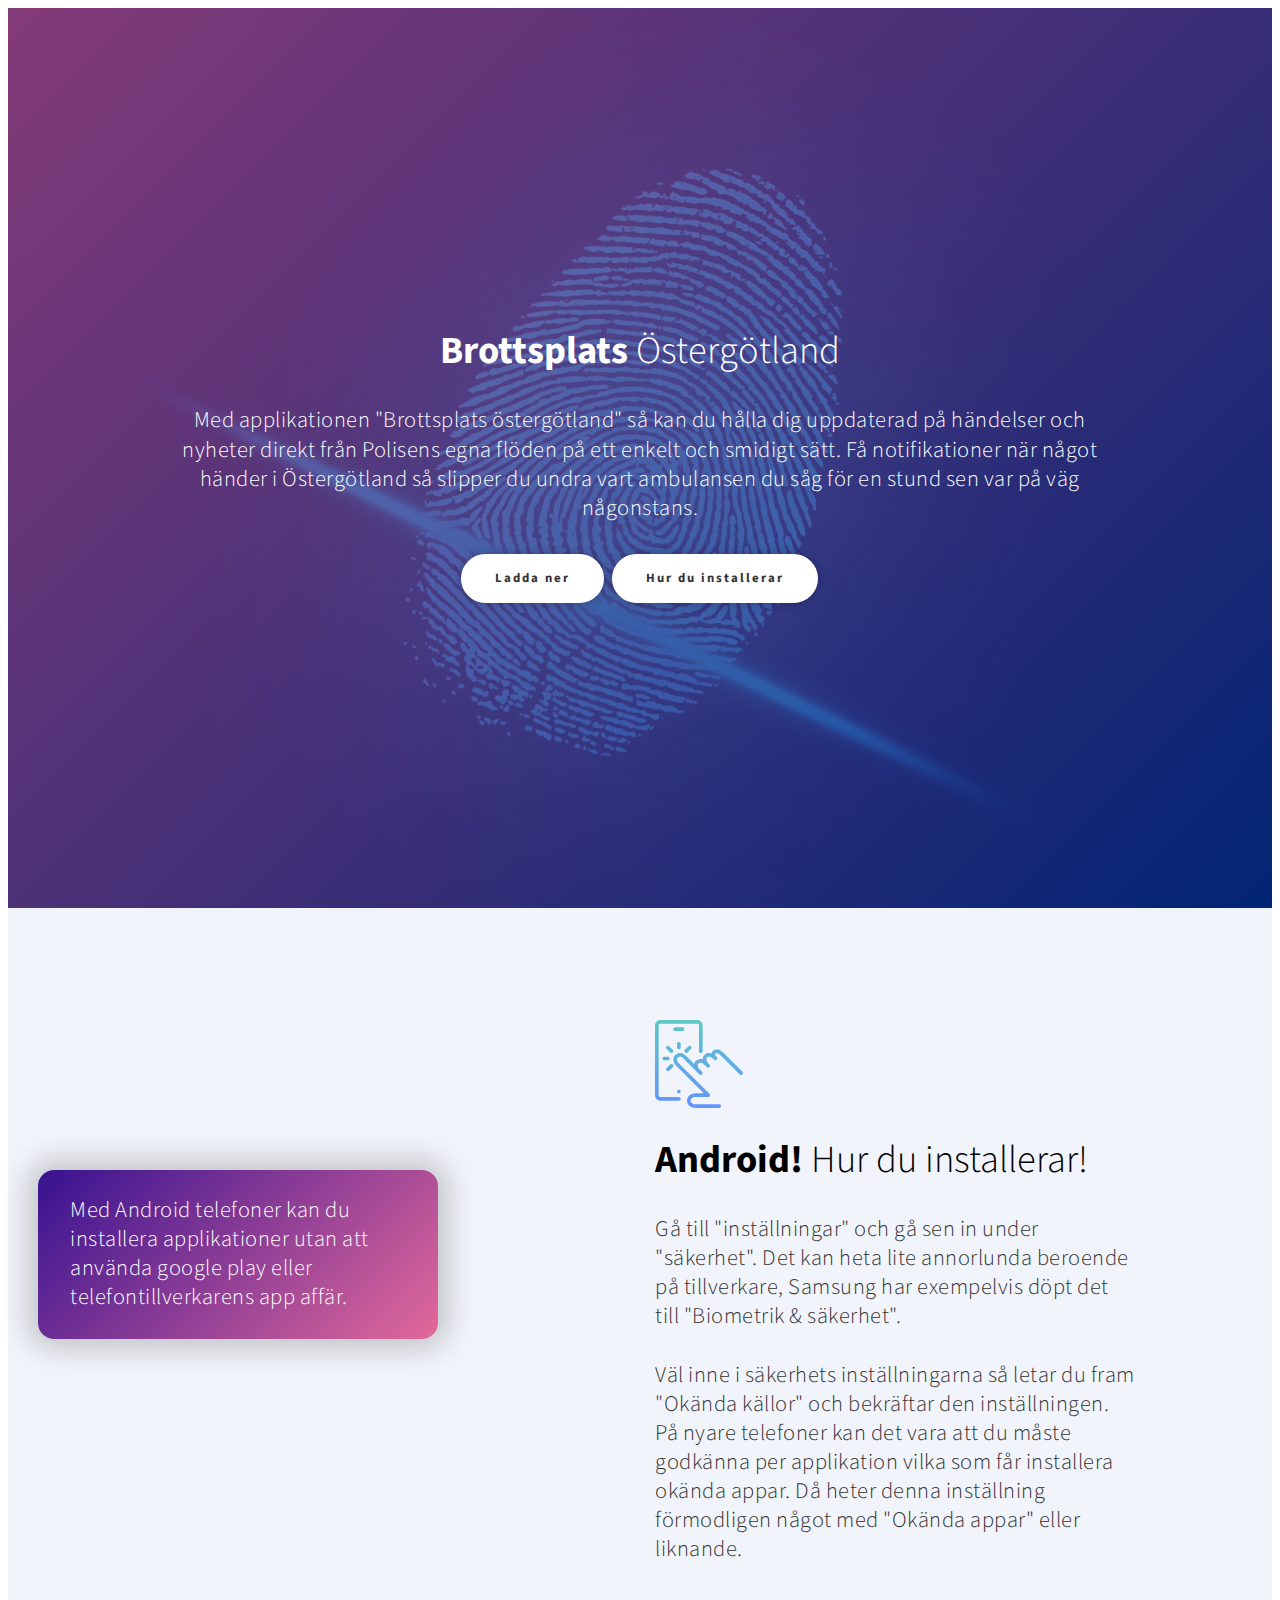
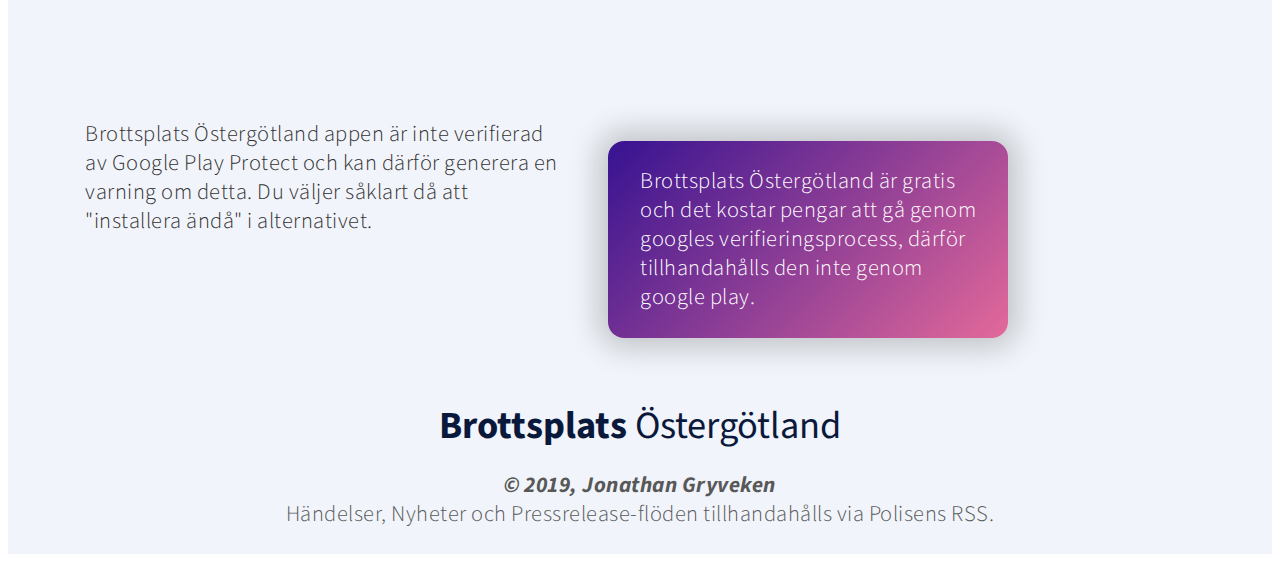
==== commit 2c2d0021: "Add files via upload" ====
--- a/index.html
+++ b/index.html
@@ -18,7 +18,7 @@
  
  <style amp-custom> 
 div,span,h1,h2,h3,h4,h5,h6,p,blockquote,a,ol,ul,li,figcaption,textarea,input{font: inherit;}*{box-sizing: border-box;}body{position: relative;font-style: normal;line-height: 1.5;font-weight: 300;}section{background-color: #eeeeee;background-position: 50% 50%;background-repeat: no-repeat;background-size: cover;}section,.container,.container-fluid{position: relative;word-wrap: break-word;}a.mbr-iconfont:hover{text-decoration: none;}h1,h2,h3{margin: auto;}h1,h3,p{padding: 10px 0;margin-bottom: 15px;}p,li,blockquote{color: #15181b;letter-spacing: 0.5px;line-height: 1.7;}ul,ol,pre,blockquote{margin-bottom: 0;margin-top: 0;}pre{background: #f4f4f4;padding: 10px 24px;white-space: pre-wrap;}p{margin-top: 0;}a{font-style: normal;font-weight: 400;cursor: pointer;}a,a:hover{text-decoration: none;}figure{margin-bottom: 0;}h1,h2,h3,h4,h5,h6,.h1,.h2,.h3,.h4,.h5,.h6,.display-1,.display-2,.display-3,.display-4{line-height: 1;word-break: break-word;word-wrap: break-word;}b,strong{font-weight: bold;}blockquote{padding: 10px 0 10px 20px;position: relative;border-left: 3px solid;}input:-webkit-autofill,input:-webkit-autofill:hover,input:-webkit-autofill:focus,input:-webkit-autofill:active{transition-delay: 9999s;transition-property: background-color,color;}html,body{height: auto;min-height: 100vh;}.mbr-section-title{font-style: normal;line-height: 70px;}.mbr-section-subtitle{line-height: 1.3;}.mbr-text{font-style: normal;line-height: 1.3;}.btn{font-weight: 700;border-width: 2px;border-style: solid;font-style: normal;letter-spacing: 2px;margin: .4rem .25rem;white-space: normal;transition: all .3s ease-in-out,box-shadow 2s ease-in-out;display: -webkit-inline-flex;display: inline-flex;-webkit-align-items: center;align-items: center;-webkit-justify-content: center;justify-content: center;word-break: break-word;box-shadow: 0px 0px 8px 1px rgba(0,0,0,0.2);}.popover-content .btn{box-shadow: none;}.btn-arrow{font-weight: 400;border-width: 0px;border-style: solid;background: none;font-style: normal;letter-spacing: 2px;margin: .4rem .25rem;white-space: normal;transition: all .3s ease-in-out,box-shadow 2s ease-in-out;display: -webkit-inline-flex;display: inline-flex;-webkit-align-items: center;align-items: center;-webkit-justify-content: center;justify-content: center;word-break: break-word;}.btn-form{border-radius: 3px;}.btn-form:hover{cursor: pointer;}.mbr-figure img,.mbr-figure iframe{display: block;width: 100%;}.card{background-color: transparent;border: none;}.card-wrapper{-webkit-flex: 1;flex: 1;}.card-img{text-align: center;-webkit-flex-shrink: 0;flex-shrink: 0;}.media{max-width: 100%;margin: 0 auto;}.mbr-figure{-ms-flex-item-align: center;-ms-grid-row-align: center;-webkit-align-self: center;align-self: center;}.media-container > div{max-width: 100%;}.mbr-figure img,.card-img img{width: 100%;}@media (max-width: 991px){.media-size-item{width: auto;}.media{width: auto;}.mbr-figure{width: 100%;}}.amp-carousel-button:hover{cursor: pointer;}.video-with-lightbox .iconbox:hover{cursor: pointer;}.hidden{visibility: hidden;}.super-hide{display: none;}.inactive{-webkit-user-select: none;-moz-user-select: none;-ms-user-select: none;user-select: none;pointer-events: none;-webkit-user-drag: none;user-drag: none;}textarea[type="hidden"]{display: none;}#scrollToTop{display: none;}.popover-content ul.show{min-height: 155px;}.mbr-white{color: #ffffff;}.mbr-black{color: #000000;}.mbr-bg-white{background-color: #ffffff;}.mbr-bg-black{background-color: #000000;}.align-left{text-align: left;}.align-center{text-align: center;}.align-right{text-align: right;}@media (max-width: 767px){.align-left,.align-center,.align-right,.mbr-section-btn,.mbr-section-title{text-align: center;}}.mbr-light{font-weight: 300;}.mbr-regular{font-weight: 400;}.mbr-semibold{font-weight: 500;}.mbr-bold{font-weight: 700;}.mbr-section-btn{margin-left: -.25rem;margin-right: -.25rem;font-size: 0;}nav .mbr-section-btn{margin-left: 0rem;margin-right: 0rem;}.btn .mbr-iconfont,.btn.btn-sm .mbr-iconfont{cursor: pointer;margin-right: 0.5rem;}.btn.btn-md .mbr-iconfont,.btn.btn-md .mbr-iconfont{margin-right: 0.8rem;}[type="submit"]{-webkit-appearance: none;}.mbr-fullscreen .mbr-overlay{min-height: 100vh;}.mbr-fullscreen{display: -webkit-flex;display: -moz-flex;display: -ms-flex;display: -o-flex;display: flex;-webkit-align-items: center;align-items: center;min-height: 100vh;box-sizing: border-box;padding-top: 3rem;padding-bottom: 3rem;}.mbr-overlay{width: 100%;height: 100%;position: absolute;top: 0;}section.sidebar-open:before{content: '';position: fixed;top: 0;bottom: 0;right: 0;left: 0;background-color: rgba(0,0,0,0.2);z-index: 1040;}form input,form textarea,form select{padding: 1rem;width: 100%;border: none;border-bottom: 2px solid lightgray;background-color: transparent;}form input:focus,form textarea:focus,form select:focus{outline: none;}form input[type="checkbox"],form input[type="radio"]{border: none;background: none;width: auto;}form textarea.field-input{height: 200px;}form .btn,form .mbr-section-btn{margin-left: 0;margin-right: 0;}form .fieldset{display: -webkit-flex;display: flex;-webkit-justify-content: center;justify-content: center;-webkit-flex-wrap: wrap;flex-wrap: wrap;-webkit-align-items: center;align-items: center;}amp-img img{max-height: 100%;max-width: 100%;}img.mbr-temp{width: 100%;}.is-builder .nodisplay + img[async],.is-builder .nodisplay + img[decoding="async"],.is-builder amp-img > a + img[async],.is-builder amp-img > a + img[decoding="async"]{display: none;}html:not(.is-builder) amp-img > a{position: absolute;top: 0;bottom: 0;left: 0;right: 0;z-index: 1;}.is-builder .temp-amp-sizer{position: absolute;}.is-builder amp-youtube .temp-amp-sizer,.is-builder amp-vimeo .temp-amp-sizer{position: static;}.is-builder section.horizontal-menu .ampstart-btn{display: none;}@media (max-width: 991px){.is-builder section.horizontal-menu .navbar-toggler{display: block;}}.is-builder section.horizontal-menu .dropdown-menu{z-index: auto;opacity: 1;pointer-events: auto;}.is-builder section.horizontal-menu .nav-dropdown .link.dropdown-toggle[aria-expanded="true"]{margin-right: 0;padding: 0.667em 1em;}@media (max-width: 767px){.is-builder section.menu .navbar-collapse{max-height: 60vh;overflow-y: auto;}}.container{padding-right: 15px;padding-left: 15px;width: 100%;margin-right: auto;margin-left: auto;}@media (max-width: 767px){.container{max-width: 540px;}}@media (min-width: 768px){.container{max-width: 720px;}}@media (min-width: 992px){.container{max-width: 960px;}}@media (min-width: 1200px){.container{max-width: 1140px;}}.mbr-row,.mbr-form-row{display: -webkit-box;display: -webkit-flex;display: -ms-flexbox;display: flex;-webkit-flex-wrap: wrap;-ms-flex-wrap: wrap;flex-wrap: wrap;margin-right: -15px;margin-left: -15px;}.mbr-form-row{margin-right: -0.5rem;margin-left: -0.5rem;}.mbr-form-row > [class*="mbr-col"]{padding-left: 0.5rem;padding-right: 0.5rem;}.mbr-justify-content-center{-webkit-justify-content: center;justify-content: center;}.mbr-justify-content-left{-webkit-justify-content: flex-start;justify-content: flex-start;}.mbr-justify-content-right{-webkit-justify-content: flex-end;justify-content: flex-end;}@media (max-width: 767px){.mbr-col,.mbr-col-auto{padding-right: 15px;padding-left: 15px;}.mbr-col-sm-2{-ms-flex: 0 0 16.666667%;-webkit-flex: 0 0 16.666667%;flex: 0 0 16.666667%;max-width: 16.666667%;padding-right: 15px;padding-left: 15px;}.mbr-col-sm-8{-ms-flex: 0 0 66.666667%;-webkit-flex: 0 0 66.666667%;flex: 0 0 66.666667%;max-width: 66.666667%;padding-left: 15px;padding-right: 15px;}.mbr-col-sm-12{-ms-flex: 0 0 100%;-webkit-flex: 0 0 100%;flex: 0 0 100%;max-width: 100%;padding-right: 15px;padding-left: 15px;}.mbr-row,.mbr-form-row{margin: 0;}}@media (min-width: 768px){.mbr-col{-ms-flex: 1 1 auto;-webkit-box-flex: 1;flex: 1 1 auto;max-width: 100%;padding-right: 15px;padding-left: 15px;}.mbr-col-auto{-ms-flex: 0 0 auto;flex: 0 0 auto;width: auto;padding-right: 15px;padding-left: 15px;}.mbr-col-md-2{-ms-flex: 0 0 16.666667%;-webkit-flex: 0 0 16.666667%;flex: 0 0 16.666667%;max-width: 16.666667%;padding-right: 15px;padding-left: 15px;}.mbr-col-md-3{-ms-flex: 0 0 25%;-webkit-flex: 0 0 25%;flex: 0 0 25%;max-width: 25%;padding-right: 15px;padding-left: 15px;}.mbr-col-md-4{-ms-flex: 0 0 33.333333%;-webkit-flex: 0 0 33.333333%;flex: 0 0 33.333333%;max-width: 33.333333%;padding-right: 15px;padding-left: 15px;}.mbr-col-md-5{-ms-flex: 0 0 41.666667%;-webkit-flex: 0 0 41.666667%;flex: 0 0 41.666667%;max-width: 41.666667%;padding-right: 15px;padding-left: 15px;}.mbr-col-md-6{-ms-flex: 0 0 50%;-webkit-flex: 0 0 50%;flex: 0 0 50%;max-width: 50%;padding-right: 15px;padding-left: 15px;}.mbr-col-md-7{-ms-flex: 0 0 58.333333%;-webkit-flex: 0 0 58.333333%;flex: 0 0 58.333333%;max-width: 58.333333%;padding-right: 15px;padding-left: 15px;}.mbr-col-md-8{-ms-flex: 0 0 66.666667%;-webkit-flex: 0 0 66.666667%;flex: 0 0 66.666667%;max-width: 66.666667%;padding-left: 15px;padding-right: 15px;}.mbr-col-md-9{-ms-flex: 0 0 75%;-webkit-flex: 0 0 75%;flex: 0 0 75%;max-width: 75%;padding-left: 15px;padding-right: 15px;}.mbr-col-md-10{-ms-flex: 0 0 83.333333%;-webkit-flex: 0 0 83.333333%;flex: 0 0 83.333333%;max-width: 83.333333%;padding-left: 15px;padding-right: 15px;}.mbr-col-md-12{-ms-flex: 0 0 100%;-webkit-flex: 0 0 100%;flex: 0 0 100%;max-width: 100%;padding-right: 15px;padding-left: 15px;}}@media (min-width: 992px){.mbr-col-lg-1{-ms-flex: 0 0 8.333333%;-webkit-flex: 0 0 8.333333%;flex: 0 0 8.333333%;max-width: 8.333333;padding-right: 15px;padding-left: 15px;}.mbr-col-lg-2{-ms-flex: 0 0 16.666667%;-webkit-flex: 0 0 16.666667%;flex: 0 0 16.666667%;max-width: 16.666667%;padding-right: 15px;padding-left: 15px;}.mbr-col-lg-3{-ms-flex: 0 0 25%;-webkit-flex: 0 0 25%;flex: 0 0 25%;max-width: 25%;padding-right: 15px;padding-left: 15px;}.mbr-col-lg-4{-ms-flex: 0 0 33.33%;-webkit-flex: 0 0 33.33%;flex: 0 0 33.33%;max-width: 33.33%;padding-right: 15px;padding-left: 15px;}.mbr-col-lg-5{-ms-flex: 0 0 41.666%;-webkit-flex: 0 0 41.666%;flex: 0 0 41.666%;max-width: 41.666%;padding-right: 15px;padding-left: 15px;}.mbr-col-lg-6{-ms-flex: 0 0 50%;-webkit-flex: 0 0 50%;flex: 0 0 50%;max-width: 50%;padding-right: 15px;padding-left: 15px;}.mbr-col-lg-7{-ms-flex: 0 0 58.333333%;-webkit-flex: 0 0 58.333333%;flex: 0 0 58.333333%;max-width: 58.333333%;padding-right: 15px;padding-left: 15px;}.mbr-col-lg-8{-ms-flex: 0 0 66.666667%;-webkit-flex: 0 0 66.666667%;flex: 0 0 66.666667%;max-width: 66.666667%;padding-left: 15px;padding-right: 15px;}.mbr-col-lg-9{-ms-flex: 0 0 75%;-webkit-flex: 0 0 75%;flex: 0 0 75%;max-width: 75%;padding-left: 15px;padding-right: 15px;}.mbr-col-lg-10{-ms-flex: 0 0 83.3333%;-webkit-flex: 0 0 83.3333%;flex: 0 0 83.3333%;max-width: 83.3333%;padding-right: 15px;padding-left: 15px;}.mbr-col-lg-12{-ms-flex: 0 0 100%;-webkit-flex: 0 0 100%;flex: 0 0 100%;max-width: 100%;padding-right: 15px;padding-left: 15px;}}@media (min-width: 1201px){.mbr-col-xl-7{-ms-flex: 0 0 58.333333%;-webkit-flex: 0 0 58.333333%;flex: 0 0 58.333333%;max-width: 58.333333%;padding-right: 15px;padding-left: 15px;}.mbr-col-xl-8{-ms-flex: 0 0 66.666667%;-webkit-flex: 0 0 66.666667%;flex: 0 0 66.666667%;max-width: 66.666667%;padding-left: 15px;padding-right: 15px;}.mbr-col-xl-5{-ms-flex: 0 0 41.666667%;-webkit-flex: 0 0 41.666667%;flex: 0 0 41.666667%;max-width: 41.666667%;}}amp-sidebar{background: transparent;}#scrollToTopMarker{position: absolute;width: 0px;height: 0px;top: 300px;}#scrollToTopButton{position: fixed;bottom: 25px;right: 25px;opacity: .4;z-index: 5000;font-size: 32px;height: 60px;width: 60px;border: none;border-radius: 3px;cursor: pointer;}#scrollToTopButton:focus{outline: none;}#scrollToTopButton a:before{content: '';position: absolute;height: 40%;top: 36%;width: 2px;left: calc(50% - 1px);}#scrollToTopButton a:after{content: '';position: absolute;border-top: 2px solid;border-right: 2px solid;width: 40%;height: 40%;left: calc(30% - 1px);bottom: 30%;-webkit-transform: rotate(-45deg);transform: rotate(-45deg);}.is-builder #scrollToTopButton a:after{left: 30%;}svg.icon-gradient{width: 0;height: 0;visibility: hidden;}.form-check{margin-bottom: 0;}.form-check-label{padding-left: 0;}.form-check-input{position: relative;margin: 4px;}.form-check-inline{display: -webkit-inline-box;display: -ms-inline-flexbox;display: inline-flex;-webkit-box-align: center;-ms-flex-align: center;align-items: center;padding-left: 0;margin-right: .75rem;}
-body{font-family: Source Sans Pro;}blockquote{border-color: #6394ff;}div[submit-success] > *{background: #527cd8;padding: 1rem;margin-bottom: 1rem;}div[submit-error] > *{background: #527cd8;padding: 1rem;margin-bottom: 1rem;}.display-1{font-family: 'Source Sans Pro',sans-serif;font-size: 5.6rem;}.display-2{font-family: 'Source Sans Pro',sans-serif;font-size: 3.4rem;}.display-3{font-family: 'Source Sans Pro',sans-serif;font-size: 2.4rem;}.display-4{font-family: 'Source Sans Pro',sans-serif;font-size: 1.8rem;}.display-5{font-family: 'Source Sans Pro',sans-serif;font-size: 1.4rem;}.display-6{font-family: 'Source Sans Pro',sans-serif;font-size: 1rem;}.display-7{font-family: 'Source Sans Pro',sans-serif;font-size: 0.8rem;}.display-1 .mbr-iconfont-btn{font-size: 5.6rem;width: 5.6rem;}.display-2 .mbr-iconfont-btn{font-size: 3.4rem;width: 3.4rem;}.display-4 .mbr-iconfont-btn{font-size: 1.8rem;width: 1.8rem;}.display-5 .mbr-iconfont-btn{font-size: 1.4rem;width: 1.4rem;}.display-7 .mbr-iconfont-btn{font-size: 0.8rem;width: 0.8rem;}@media (max-width: 768px){.display-1{font-size: 4.48rem;font-size: calc( 2.61rem + (5.6 - 2.61) * ((100vw - 20rem) / (48 - 20)));line-height: calc( 1.4 * (2.61rem + (5.6 - 2.61) * ((100vw - 20rem) / (48 - 20))));}.display-2{font-size: 2.72rem;font-size: calc( 1.8399999999999999rem + (3.4 - 1.8399999999999999) * ((100vw - 20rem) / (48 - 20)));line-height: calc( 1.4 * (1.8399999999999999rem + (3.4 - 1.8399999999999999) * ((100vw - 20rem) / (48 - 20))));}.display-3{font-size: 1.92rem;font-size: calc( 1.49rem + (2.4 - 1.49) * ((100vw - 20rem) / (48 - 20)));line-height: calc( 1.4 * (1.49rem + (2.4 - 1.49) * ((100vw - 20rem) / (48 - 20))));}.display-4{font-size: 1.44rem;font-size: calc( 1.28rem + (1.8 - 1.28) * ((100vw - 20rem) / (48 - 20)));line-height: calc( 1.4 * (1.28rem + (1.8 - 1.28) * ((100vw - 20rem) / (48 - 20))));}.display-5{font-size: 1.12rem;font-size: calc( 1.14rem + (1.4 - 1.14) * ((100vw - 20rem) / (48 - 20)));line-height: calc( 1.4 * (1.14rem + (1.4 - 1.14) * ((100vw - 20rem) / (48 - 20))));}.display-6{font-size: 0.8rem;font-size: calc( 1rem + (1 - 1) * ((100vw - 20rem) / (48 - 20)));line-height: calc( 1.4 * (1rem + (1 - 1) * ((100vw - 20rem) / (48 - 20))));}.display-5{font-size: 0.64rem;font-size: calc( 0.93rem + (0.8 - 0.93) * ((100vw - 20rem) / (48 - 20)));line-height: calc( 1.4 * (0.93rem + (0.8 - 0.93) * ((100vw - 20rem) / (48 - 20))));}}.btn{padding: 0.8rem 2rem;border-radius: 3px;}.btn-sm{border-width: 1px;padding: 0.6rem 0.8rem;border-radius: 3px;}.btn-md{font-weight: 600;margin: .4rem .8rem;padding: 1rem 2rem;border-radius: 3px;}.bg-primary{background-color: #6394ff;}.bg-success{background-color: #527cd8;}.bg-info{background-color: #527cd8;}.bg-warning{background-color: #527cd8;}.bg-danger{background-color: #527cd8;}.btn-primary,.btn-primary:active,.btn-primary.active{background-color: #6394ff;border-color: #6394ff;color: #ffffff;}.btn-primary:hover,.btn-primary:focus,.btn-primary.focus{color: #ffffff;background-color: #1760ff;border-color: #1760ff;}.btn-primary.disabled,.btn-primary:disabled{color: #ffffff;background-color: #1760ff;border-color: #1760ff;}.btn-secondary,.btn-secondary:active,.btn-secondary.active{background-color: #527cd8;border-color: #527cd8;color: #ffffff;}.btn-secondary:hover,.btn-secondary:focus,.btn-secondary.focus{color: #ffffff;background-color: #2955b5;border-color: #2955b5;}.btn-secondary.disabled,.btn-secondary:disabled{color: #ffffff;background-color: #2955b5;border-color: #2955b5;}.btn-info,.btn-info:active,.btn-info.active{background-color: #527cd8;border-color: #527cd8;color: #ffffff;}.btn-info:hover,.btn-info:focus,.btn-info.focus{color: #ffffff;background-color: #2955b5;border-color: #2955b5;}.btn-info.disabled,.btn-info:disabled{color: #ffffff;background-color: #2955b5;border-color: #2955b5;}.btn-success,.btn-success:active,.btn-success.active{background-color: #527cd8;border-color: #527cd8;color: #ffffff;}.btn-success:hover,.btn-success:focus,.btn-success.focus{color: #ffffff;background-color: #2955b5;border-color: #2955b5;}.btn-success.disabled,.btn-success:disabled{color: #ffffff;background-color: #2955b5;border-color: #2955b5;}.btn-warning,.btn-warning:active,.btn-warning.active{background-color: #527cd8;border-color: #527cd8;color: #ffffff;}.btn-warning:hover,.btn-warning:focus,.btn-warning.focus{color: #ffffff;background-color: #2955b5;border-color: #2955b5;}.btn-warning.disabled,.btn-warning:disabled{color: #ffffff;background-color: #2955b5;border-color: #2955b5;}.btn-danger,.btn-danger:active,.btn-danger.active{background-color: #527cd8;border-color: #527cd8;color: #ffffff;}.btn-danger:hover,.btn-danger:focus,.btn-danger.focus{color: #ffffff;background-color: #2955b5;border-color: #2955b5;}.btn-danger.disabled,.btn-danger:disabled{color: #ffffff;background-color: #2955b5;border-color: #2955b5;}.btn-black,.btn-black:active,.btn-black.active{background-color: #333333;border-color: #333333;color: #ffffff;}.btn-black:hover,.btn-black:focus,.btn-black.focus{color: #ffffff;background-color: #0d0d0d;border-color: #0d0d0d;}.btn-black.disabled,.btn-black:disabled{color: #ffffff;background-color: #0d0d0d;border-color: #0d0d0d;}.btn-white,.btn-white:active,.btn-white.active{background-color: #ffffff;border-color: #ffffff;color: #808080;}.btn-white:hover,.btn-white:focus,.btn-white.focus{color: #808080;background-color: #d9d9d9;border-color: #d9d9d9;}.btn-white.disabled,.btn-white:disabled{color: #808080;background-color: #d9d9d9;border-color: #d9d9d9;}.btn-white,.btn-white:active,.btn-white.active{color: #333333;}.btn-white:hover,.btn-white:focus,.btn-white.focus{color: #333333;}.btn-white.disabled,.btn-white:disabled{color: #333333;}.btn-primary-outline,.btn-primary-outline:active,.btn-primary-outline.active{background: none;border-color: #004ffc;color: #004ffc;}.btn-primary-outline:hover,.btn-primary-outline:focus,.btn-primary-outline.focus{color: #ffffff;background-color: #6394ff;border-color: #6394ff;}.btn-primary-outline.disabled,.btn-primary-outline:disabled{color: #ffffff;background-color: #6394ff;border-color: #6394ff;}.btn-secondary-outline,.btn-secondary-outline:active,.btn-secondary-outline.active{background: none;border-color: #244ba0;color: #244ba0;}.btn-secondary-outline:hover,.btn-secondary-outline:focus,.btn-secondary-outline.focus{color: #ffffff;background-color: #527cd8;border-color: #527cd8;}.btn-secondary-outline.disabled,.btn-secondary-outline:disabled{color: #ffffff;background-color: #527cd8;border-color: #527cd8;}.btn-info-outline,.btn-info-outline:active,.btn-info-outline.active{background: none;border-color: #244ba0;color: #244ba0;}.btn-info-outline:hover,.btn-info-outline:focus,.btn-info-outline.focus{color: #ffffff;background-color: #527cd8;border-color: #527cd8;}.btn-info-outline.disabled,.btn-info-outline:disabled{color: #ffffff;background-color: #527cd8;border-color: #527cd8;}.btn-success-outline,.btn-success-outline:active,.btn-success-outline.active{background: none;border-color: #244ba0;color: #244ba0;}.btn-success-outline:hover,.btn-success-outline:focus,.btn-success-outline.focus{color: #ffffff;background-color: #527cd8;border-color: #527cd8;}.btn-success-outline.disabled,.btn-success-outline:disabled{color: #ffffff;background-color: #527cd8;border-color: #527cd8;}.btn-warning-outline,.btn-warning-outline:active,.btn-warning-outline.active{background: none;border-color: #244ba0;color: #244ba0;}.btn-warning-outline:hover,.btn-warning-outline:focus,.btn-warning-outline.focus{color: #ffffff;background-color: #527cd8;border-color: #527cd8;}.btn-warning-outline.disabled,.btn-warning-outline:disabled{color: #ffffff;background-color: #527cd8;border-color: #527cd8;}.btn-danger-outline,.btn-danger-outline:active,.btn-danger-outline.active{background: none;border-color: #244ba0;color: #244ba0;}.btn-danger-outline:hover,.btn-danger-outline:focus,.btn-danger-outline.focus{color: #ffffff;background-color: #527cd8;border-color: #527cd8;}.btn-danger-outline.disabled,.btn-danger-outline:disabled{color: #ffffff;background-color: #527cd8;border-color: #527cd8;}.btn-black-outline,.btn-black-outline:active,.btn-black-outline.active{background: none;border-color: #000000;color: #000000;}.btn-black-outline:hover,.btn-black-outline:focus,.btn-black-outline.focus{color: #ffffff;background-color: #333333;border-color: #333333;}.btn-black-outline.disabled,.btn-black-outline:disabled{color: #ffffff;background-color: #333333;border-color: #333333;}.btn-white-outline,.btn-white-outline:active,.btn-white-outline.active{background: none;border-color: #ffffff;color: #ffffff;}.btn-white-outline:hover,.btn-white-outline:focus,.btn-white-outline.focus{color: #333333;background-color: #ffffff;border-color: #ffffff;}.text-primary{color: #6394ff;}.text-secondary{color: #527cd8;}.text-success{color: #527cd8;}.text-info{color: #527cd8;}.text-warning{color: #527cd8;}.text-danger{color: #527cd8;}.text-white{color: #ffffff;}.text-black{color: #000000;}a.text-primary:hover,a.text-primary:focus{color: #004ffc;}a.text-secondary:hover,a.text-secondary:focus{color: #244ba0;}a.text-success:hover,a.text-success:focus{color: #244ba0;}a.text-info:hover,a.text-info:focus{color: #244ba0;}a.text-warning:hover,a.text-warning:focus{color: #244ba0;}a.text-danger:hover,a.text-danger:focus{color: #244ba0;}a.text-white:hover,a.text-white:focus{color: #b3b3b3;}a.text-black:hover,a.text-black:focus{color: #4d4d4d;}.alert-success{background-color: #527cd8;}.alert-info{background-color: #527cd8;}.alert-warning{background-color: #527cd8;}.alert-danger{background-color: #527cd8;}.mbr-section-btn a.btn:not(.btn-form){border-radius: 100px;transition-property: background-color,color,border-color,box-shadow;transition-duration: .3s,.3s,.3s,.8s;transition-timing-function: ease-in-out;}.mbr-section-btn a.btn:not(.btn-form):hover{box-shadow: 0 10px 40px 0 rgba(0,0,0,0.2);}.nav-tabs .nav-link{border-radius: 100px;}a,a:hover{color: #6394ff;}.mbr-plan-header.bg-primary .mbr-plan-subtitle,.mbr-plan-header.bg-primary .mbr-plan-price-desc{color: #ffffff;}.mbr-plan-header.bg-success .mbr-plan-subtitle,.mbr-plan-header.bg-success .mbr-plan-price-desc{color: #f8fafe;}.mbr-plan-header.bg-info .mbr-plan-subtitle,.mbr-plan-header.bg-info .mbr-plan-price-desc{color: #f8fafe;}.mbr-plan-header.bg-warning .mbr-plan-subtitle,.mbr-plan-header.bg-warning .mbr-plan-price-desc{color: #f8fafe;}.mbr-plan-header.bg-danger .mbr-plan-subtitle,.mbr-plan-header.bg-danger .mbr-plan-price-desc{color: #f8fafe;}.mobirise-spinner{position: absolute;top: 50%;left: 40%;margin-left: 10%;-webkit-transform: translate3d(-50%,-50%,0);z-index: 4;}.mobirise-spinner em{width: 24px;height: 24px;background: #3ac;border-radius: 100%;display: inline-block;-webkit-animation: slide 1s infinite;}.mobirise-spinner em:nth-child(1){-webkit-animation-delay: 0.1s;background: #6394ff;}.mobirise-spinner em:nth-child(2){-webkit-animation-delay: 0.2s;background: #527cd8;}.mobirise-spinner em:nth-child(3){-webkit-animation-delay: 0.3s;background: #527cd8;}@-moz-keyframes slide{0%{-webkit-transform: scale(1);}50%{opacity: 0.3;-webkit-transform: scale(2);}100%{-webkit-transform: scale(1);}}@-webkit-keyframes slide{0%{-webkit-transform: scale(1);}50%{opacity: 0.3;-webkit-transform: scale(2);}100%{-webkit-transform: scale(1);}}@-o-keyframes slide{0%{-webkit-transform: scale(1);}50%{opacity: 0.3;-webkit-transform: scale(2);}100%{-webkit-transform: scale(1);}}@keyframes slide{0%{-webkit-transform: scale(1);}50%{opacity: 0.3;-webkit-transform: scale(2);}100%{-webkit-transform: scale(1);}}.mobirise-loader .amp-active > div{display: none;}#scrollToTopMarker{display: none;}#scrollToTopButton{background-color: #527cd8;border-radius: 50%;}#scrollToTopButton a:before{background: #ffffff;}#scrollToTopButton a:after{border-top-color: #ffffff;border-right-color: #ffffff;}.cid-rBor9oIEyY{background-image: url("assets/images/mbr-1920x1080.jpg");}.cid-rBor9oIEyY .mbr-overlay{background: linear-gradient(135deg,#a54997 0%,#022e93 100%);opacity: 0.8;}.cid-rBor9oIEyY .mbr-section-title{color: #ffffff;text-align: center;}.cid-rBor9oIEyY .mbr-text,.cid-rBor9oIEyY .mbr-section-btn{color: #ffffff;text-align: center;}.cid-rBor9oIEyY h1{margin: 0;}
+body{font-family: Source Sans Pro;}blockquote{border-color: #6394ff;}div[submit-success] > *{background: #527cd8;padding: 1rem;margin-bottom: 1rem;}div[submit-error] > *{background: #527cd8;padding: 1rem;margin-bottom: 1rem;}.display-1{font-family: 'Source Sans Pro',sans-serif;font-size: 5.6rem;}.display-2{font-family: 'Source Sans Pro',sans-serif;font-size: 3.4rem;}.display-3{font-family: 'Source Sans Pro',sans-serif;font-size: 2.4rem;}.display-4{font-family: 'Source Sans Pro',sans-serif;font-size: 1.8rem;}.display-5{font-family: 'Source Sans Pro',sans-serif;font-size: 1.4rem;}.display-6{font-family: 'Source Sans Pro',sans-serif;font-size: 1rem;}.display-7{font-family: 'Source Sans Pro',sans-serif;font-size: 0.8rem;}.display-1 .mbr-iconfont-btn{font-size: 5.6rem;width: 5.6rem;}.display-2 .mbr-iconfont-btn{font-size: 3.4rem;width: 3.4rem;}.display-4 .mbr-iconfont-btn{font-size: 1.8rem;width: 1.8rem;}.display-5 .mbr-iconfont-btn{font-size: 1.4rem;width: 1.4rem;}.display-7 .mbr-iconfont-btn{font-size: 0.8rem;width: 0.8rem;}@media (max-width: 768px){.display-1{font-size: 4.48rem;font-size: calc( 2.61rem + (5.6 - 2.61) * ((100vw - 20rem) / (48 - 20)));line-height: calc( 1.4 * (2.61rem + (5.6 - 2.61) * ((100vw - 20rem) / (48 - 20))));}.display-2{font-size: 2.72rem;font-size: calc( 1.8399999999999999rem + (3.4 - 1.8399999999999999) * ((100vw - 20rem) / (48 - 20)));line-height: calc( 1.4 * (1.8399999999999999rem + (3.4 - 1.8399999999999999) * ((100vw - 20rem) / (48 - 20))));}.display-3{font-size: 1.92rem;font-size: calc( 1.49rem + (2.4 - 1.49) * ((100vw - 20rem) / (48 - 20)));line-height: calc( 1.4 * (1.49rem + (2.4 - 1.49) * ((100vw - 20rem) / (48 - 20))));}.display-4{font-size: 1.44rem;font-size: calc( 1.28rem + (1.8 - 1.28) * ((100vw - 20rem) / (48 - 20)));line-height: calc( 1.4 * (1.28rem + (1.8 - 1.28) * ((100vw - 20rem) / (48 - 20))));}.display-5{font-size: 1.12rem;font-size: calc( 1.14rem + (1.4 - 1.14) * ((100vw - 20rem) / (48 - 20)));line-height: calc( 1.4 * (1.14rem + (1.4 - 1.14) * ((100vw - 20rem) / (48 - 20))));}.display-6{font-size: 0.8rem;font-size: calc( 1rem + (1 - 1) * ((100vw - 20rem) / (48 - 20)));line-height: calc( 1.4 * (1rem + (1 - 1) * ((100vw - 20rem) / (48 - 20))));}.display-5{font-size: 0.64rem;font-size: calc( 0.93rem + (0.8 - 0.93) * ((100vw - 20rem) / (48 - 20)));line-height: calc( 1.4 * (0.93rem + (0.8 - 0.93) * ((100vw - 20rem) / (48 - 20))));}}.btn{padding: 0.8rem 2rem;border-radius: 3px;}.btn-sm{border-width: 1px;padding: 0.6rem 0.8rem;border-radius: 3px;}.btn-md{font-weight: 600;margin: .4rem .8rem;padding: 1rem 2rem;border-radius: 3px;}.bg-primary{background-color: #6394ff;}.bg-success{background-color: #527cd8;}.bg-info{background-color: #527cd8;}.bg-warning{background-color: #527cd8;}.bg-danger{background-color: #527cd8;}.btn-primary,.btn-primary:active,.btn-primary.active{background-color: #6394ff;border-color: #6394ff;color: #ffffff;}.btn-primary:hover,.btn-primary:focus,.btn-primary.focus{color: #ffffff;background-color: #1760ff;border-color: #1760ff;}.btn-primary.disabled,.btn-primary:disabled{color: #ffffff;background-color: #1760ff;border-color: #1760ff;}.btn-secondary,.btn-secondary:active,.btn-secondary.active{background-color: #527cd8;border-color: #527cd8;color: #ffffff;}.btn-secondary:hover,.btn-secondary:focus,.btn-secondary.focus{color: #ffffff;background-color: #2955b5;border-color: #2955b5;}.btn-secondary.disabled,.btn-secondary:disabled{color: #ffffff;background-color: #2955b5;border-color: #2955b5;}.btn-info,.btn-info:active,.btn-info.active{background-color: #527cd8;border-color: #527cd8;color: #ffffff;}.btn-info:hover,.btn-info:focus,.btn-info.focus{color: #ffffff;background-color: #2955b5;border-color: #2955b5;}.btn-info.disabled,.btn-info:disabled{color: #ffffff;background-color: #2955b5;border-color: #2955b5;}.btn-success,.btn-success:active,.btn-success.active{background-color: #527cd8;border-color: #527cd8;color: #ffffff;}.btn-success:hover,.btn-success:focus,.btn-success.focus{color: #ffffff;background-color: #2955b5;border-color: #2955b5;}.btn-success.disabled,.btn-success:disabled{color: #ffffff;background-color: #2955b5;border-color: #2955b5;}.btn-warning,.btn-warning:active,.btn-warning.active{background-color: #527cd8;border-color: #527cd8;color: #ffffff;}.btn-warning:hover,.btn-warning:focus,.btn-warning.focus{color: #ffffff;background-color: #2955b5;border-color: #2955b5;}.btn-warning.disabled,.btn-warning:disabled{color: #ffffff;background-color: #2955b5;border-color: #2955b5;}.btn-danger,.btn-danger:active,.btn-danger.active{background-color: #527cd8;border-color: #527cd8;color: #ffffff;}.btn-danger:hover,.btn-danger:focus,.btn-danger.focus{color: #ffffff;background-color: #2955b5;border-color: #2955b5;}.btn-danger.disabled,.btn-danger:disabled{color: #ffffff;background-color: #2955b5;border-color: #2955b5;}.btn-black,.btn-black:active,.btn-black.active{background-color: #333333;border-color: #333333;color: #ffffff;}.btn-black:hover,.btn-black:focus,.btn-black.focus{color: #ffffff;background-color: #0d0d0d;border-color: #0d0d0d;}.btn-black.disabled,.btn-black:disabled{color: #ffffff;background-color: #0d0d0d;border-color: #0d0d0d;}.btn-white,.btn-white:active,.btn-white.active{background-color: #ffffff;border-color: #ffffff;color: #808080;}.btn-white:hover,.btn-white:focus,.btn-white.focus{color: #808080;background-color: #d9d9d9;border-color: #d9d9d9;}.btn-white.disabled,.btn-white:disabled{color: #808080;background-color: #d9d9d9;border-color: #d9d9d9;}.btn-white,.btn-white:active,.btn-white.active{color: #333333;}.btn-white:hover,.btn-white:focus,.btn-white.focus{color: #333333;}.btn-white.disabled,.btn-white:disabled{color: #333333;}.btn-primary-outline,.btn-primary-outline:active,.btn-primary-outline.active{background: none;border-color: #004ffc;color: #004ffc;}.btn-primary-outline:hover,.btn-primary-outline:focus,.btn-primary-outline.focus{color: #ffffff;background-color: #6394ff;border-color: #6394ff;}.btn-primary-outline.disabled,.btn-primary-outline:disabled{color: #ffffff;background-color: #6394ff;border-color: #6394ff;}.btn-secondary-outline,.btn-secondary-outline:active,.btn-secondary-outline.active{background: none;border-color: #244ba0;color: #244ba0;}.btn-secondary-outline:hover,.btn-secondary-outline:focus,.btn-secondary-outline.focus{color: #ffffff;background-color: #527cd8;border-color: #527cd8;}.btn-secondary-outline.disabled,.btn-secondary-outline:disabled{color: #ffffff;background-color: #527cd8;border-color: #527cd8;}.btn-info-outline,.btn-info-outline:active,.btn-info-outline.active{background: none;border-color: #244ba0;color: #244ba0;}.btn-info-outline:hover,.btn-info-outline:focus,.btn-info-outline.focus{color: #ffffff;background-color: #527cd8;border-color: #527cd8;}.btn-info-outline.disabled,.btn-info-outline:disabled{color: #ffffff;background-color: #527cd8;border-color: #527cd8;}.btn-success-outline,.btn-success-outline:active,.btn-success-outline.active{background: none;border-color: #244ba0;color: #244ba0;}.btn-success-outline:hover,.btn-success-outline:focus,.btn-success-outline.focus{color: #ffffff;background-color: #527cd8;border-color: #527cd8;}.btn-success-outline.disabled,.btn-success-outline:disabled{color: #ffffff;background-color: #527cd8;border-color: #527cd8;}.btn-warning-outline,.btn-warning-outline:active,.btn-warning-outline.active{background: none;border-color: #244ba0;color: #244ba0;}.btn-warning-outline:hover,.btn-warning-outline:focus,.btn-warning-outline.focus{color: #ffffff;background-color: #527cd8;border-color: #527cd8;}.btn-warning-outline.disabled,.btn-warning-outline:disabled{color: #ffffff;background-color: #527cd8;border-color: #527cd8;}.btn-danger-outline,.btn-danger-outline:active,.btn-danger-outline.active{background: none;border-color: #244ba0;color: #244ba0;}.btn-danger-outline:hover,.btn-danger-outline:focus,.btn-danger-outline.focus{color: #ffffff;background-color: #527cd8;border-color: #527cd8;}.btn-danger-outline.disabled,.btn-danger-outline:disabled{color: #ffffff;background-color: #527cd8;border-color: #527cd8;}.btn-black-outline,.btn-black-outline:active,.btn-black-outline.active{background: none;border-color: #000000;color: #000000;}.btn-black-outline:hover,.btn-black-outline:focus,.btn-black-outline.focus{color: #ffffff;background-color: #333333;border-color: #333333;}.btn-black-outline.disabled,.btn-black-outline:disabled{color: #ffffff;background-color: #333333;border-color: #333333;}.btn-white-outline,.btn-white-outline:active,.btn-white-outline.active{background: none;border-color: #ffffff;color: #ffffff;}.btn-white-outline:hover,.btn-white-outline:focus,.btn-white-outline.focus{color: #333333;background-color: #ffffff;border-color: #ffffff;}.text-primary{color: #6394ff;}.text-secondary{color: #527cd8;}.text-success{color: #527cd8;}.text-info{color: #527cd8;}.text-warning{color: #527cd8;}.text-danger{color: #527cd8;}.text-white{color: #ffffff;}.text-black{color: #000000;}a.text-primary:hover,a.text-primary:focus{color: #004ffc;}a.text-secondary:hover,a.text-secondary:focus{color: #244ba0;}a.text-success:hover,a.text-success:focus{color: #244ba0;}a.text-info:hover,a.text-info:focus{color: #244ba0;}a.text-warning:hover,a.text-warning:focus{color: #244ba0;}a.text-danger:hover,a.text-danger:focus{color: #244ba0;}a.text-white:hover,a.text-white:focus{color: #b3b3b3;}a.text-black:hover,a.text-black:focus{color: #4d4d4d;}.alert-success{background-color: #527cd8;}.alert-info{background-color: #527cd8;}.alert-warning{background-color: #527cd8;}.alert-danger{background-color: #527cd8;}.mbr-section-btn a.btn:not(.btn-form){border-radius: 100px;transition-property: background-color,color,border-color,box-shadow;transition-duration: .3s,.3s,.3s,.8s;transition-timing-function: ease-in-out;}.mbr-section-btn a.btn:not(.btn-form):hover{box-shadow: 0 10px 40px 0 rgba(0,0,0,0.2);}.nav-tabs .nav-link{border-radius: 100px;}a,a:hover{color: #6394ff;}.mbr-plan-header.bg-primary .mbr-plan-subtitle,.mbr-plan-header.bg-primary .mbr-plan-price-desc{color: #ffffff;}.mbr-plan-header.bg-success .mbr-plan-subtitle,.mbr-plan-header.bg-success .mbr-plan-price-desc{color: #f8fafe;}.mbr-plan-header.bg-info .mbr-plan-subtitle,.mbr-plan-header.bg-info .mbr-plan-price-desc{color: #f8fafe;}.mbr-plan-header.bg-warning .mbr-plan-subtitle,.mbr-plan-header.bg-warning .mbr-plan-price-desc{color: #f8fafe;}.mbr-plan-header.bg-danger .mbr-plan-subtitle,.mbr-plan-header.bg-danger .mbr-plan-price-desc{color: #f8fafe;}.mobirise-spinner{position: absolute;top: 50%;left: 40%;margin-left: 10%;-webkit-transform: translate3d(-50%,-50%,0);z-index: 4;}.mobirise-spinner em{width: 24px;height: 24px;background: #3ac;border-radius: 100%;display: inline-block;-webkit-animation: slide 1s infinite;}.mobirise-spinner em:nth-child(1){-webkit-animation-delay: 0.1s;background: #6394ff;}.mobirise-spinner em:nth-child(2){-webkit-animation-delay: 0.2s;background: #527cd8;}.mobirise-spinner em:nth-child(3){-webkit-animation-delay: 0.3s;background: #527cd8;}@-moz-keyframes slide{0%{-webkit-transform: scale(1);}50%{opacity: 0.3;-webkit-transform: scale(2);}100%{-webkit-transform: scale(1);}}@-webkit-keyframes slide{0%{-webkit-transform: scale(1);}50%{opacity: 0.3;-webkit-transform: scale(2);}100%{-webkit-transform: scale(1);}}@-o-keyframes slide{0%{-webkit-transform: scale(1);}50%{opacity: 0.3;-webkit-transform: scale(2);}100%{-webkit-transform: scale(1);}}@keyframes slide{0%{-webkit-transform: scale(1);}50%{opacity: 0.3;-webkit-transform: scale(2);}100%{-webkit-transform: scale(1);}}.mobirise-loader .amp-active > div{display: none;}#scrollToTopMarker{display: none;}#scrollToTopButton{background-color: #527cd8;border-radius: 50%;}#scrollToTopButton a:before{background: #ffffff;}#scrollToTopButton a:after{border-top-color: #ffffff;border-right-color: #ffffff;}.cid-rBor9oIEyY{background-image: url("assets/images/mbr-1920x1080.jpg");}.cid-rBor9oIEyY .mbr-overlay{background: linear-gradient(135deg,#a54997 0%,#022e93 100%);opacity: 0.8;}.cid-rBor9oIEyY .mbr-section-title{color: #ffffff;text-align: center;}.cid-rBor9oIEyY .mbr-text,.cid-rBor9oIEyY .mbr-section-btn{color: #ffffff;text-align: center;}.cid-rBor9oIEyY h1{margin: 0;}.cid-rBswNN7q76{padding-top: 7rem;padding-bottom: 0rem;background-color: #f1f4fa;}.cid-rBswNN7q76 .mbr-row{-webkit-flex-direction: row-reverse;flex-direction: row-reverse;}.cid-rBswNN7q76 .block1{max-width: 480px;}.cid-rBswNN7q76 .relative{position: relative;min-height: 400px;}.cid-rBswNN7q76 .img-wrap{z-index: 0;margin: auto;max-width: 90%;border-radius: 2rem;box-shadow: 0px 0px 30px 10px rgba(0,0,0,0.2);-webkit-mask-image: -webkit-radial-gradient(white,black);}.cid-rBswNN7q76 amp-img{border-radius: 2rem;max-width: 100%;margin: auto;}.cid-rBswNN7q76 h1{margin: 0;}.cid-rBswNN7q76 p{line-height: 1.3;margin-bottom: 0;}.cid-rBswNN7q76 .wrap{display: flex;-webkit-align-items: center;align-items: center;padding: 0.5rem;}.cid-rBswNN7q76 h2{margin: 0;}.cid-rBswNN7q76 .block-1{position: absolute;top: 150px;left: -2rem;background: linear-gradient(135deg,#361291 0%,#e3699a 100%);max-width: 400px;border-radius: 1rem;padding: 1rem 2rem;margin-bottom: 2rem;box-shadow: 0px 0px 30px 10px rgba(0,0,0,0.2);z-index: 2;}.cid-rBswNN7q76 .block1{color: #313131;}@media (max-width: 991px){.cid-rBswNN7q76 .block-1{top: 230px;left: 0rem;}.cid-rBswNN7q76 .img-wrap{margin-top: 2rem;}}.cid-rBswNN7q76 .iconfont-wrapper{display: inline-block;width: 5.5rem;height: 5.5rem;margin-right: 1rem;}.cid-rBswNN7q76 .iconfont-wrapper .amp-iconfont{background: -webkit-gradient(linear,left top,left bottom,from(#5fc7c6),to(#6394ff));-webkit-background-clip: text;-webkit-text-fill-color: transparent;font-size: 5.5rem;}.cid-rBsA8MKkel{padding-top: 1rem;padding-bottom: 0rem;background-color: #f1f4fa;}.cid-rBsA8MKkel .block1{max-width: 480px;}.cid-rBsA8MKkel .amp-iconfont{margin-bottom: 1.5rem;}.cid-rBsA8MKkel .relative{position: relative;min-height: 400px;}.cid-rBsA8MKkel .img-wrap{z-index: 0;margin: auto;max-width: 90%;border-radius: 2rem;box-shadow: 0px 0px 30px 10px rgba(0,0,0,0.2);-webkit-mask-image: -webkit-radial-gradient(white,black);}.cid-rBsA8MKkel amp-img{border-radius: 2rem;max-width: 100%;margin: auto;}.cid-rBsA8MKkel h1{margin: 0;}.cid-rBsA8MKkel p{line-height: 1.3;margin-bottom: 0;}.cid-rBsA8MKkel .wrap{display: flex;-webkit-align-items: center;align-items: center;padding: 0.5rem;}.cid-rBsA8MKkel .mbr-text,.cid-rBsA8MKkel .mbr-section-btn{color: #0a193b;}.cid-rBsA8MKkel h2{margin: 0;}.cid-rBsA8MKkel .block-1{position: absolute;top: 150px;left: -2rem;background: linear-gradient(135deg,#361291 0%,#e3699a 100%);max-width: 400px;border-radius: 1rem;padding: 1rem 2rem;margin-bottom: 2rem;box-shadow: 0px 0px 30px 10px rgba(0,0,0,0.2);z-index: 2;}.cid-rBsA8MKkel .block1{color: #313131;}@media (max-width: 991px){.cid-rBsA8MKkel .block-1{top: 230px;left: 0rem;}.cid-rBsA8MKkel .img-wrap{margin-top: 2rem;}}.cid-rBsA8MKkel .iconfont-wrapper{display: inline-block;width: 7rem;height: 7rem;margin-right: 1rem;}.cid-rBsA8MKkel .iconfont-wrapper .amp-iconfont{background: -webkit-gradient(linear,left top,left bottom,from(#6394ff),to(#2bb4c5));-webkit-background-clip: text;-webkit-text-fill-color: transparent;font-size: 7rem;}.cid-rBsBJBJXNO{padding-top: 0rem;padding-bottom: 0rem;background-color: #f1f4fa;}.cid-rBsBJBJXNO .mbr-section-title{color: #0a193b;}.cid-rBsBJBJXNO .mbr-text,.cid-rBsBJBJXNO .mbr-section-btn{color: #585858;}
 .engine{position: absolute;text-indent: -2400px;text-align: center;padding: 0;top: 0;left: -2400px;}[class*="-iconfont"]{display: inline-flex;}</style>
  
   <script async  src="https://cdn.ampproject.org/v0.js"></script>
@@ -35,8 +35,114 @@
         <div class="mbr-row mbr-justify-content-center">
             <div class="mbr-col-lg-10 mbr-col-md-12">
                 <h1 class="mbr-fonts-style mbr-section-title display-3"><strong>Brottsplats</strong>&nbsp;Östergötland</h1>
-                <p class="mbr-fonts-style mbr-text display-5">Med applikationen "Brottsplats östergötland" så kan du hålla dig uppdaterad på händelser och nyheter direkt från Polisens egna flöden på ett enkelt och smidigt sätt.</p>
-                <div class="mbr-section-btn"><a class="btn btn-lg mbr-editable-button btn-white display-7" href="https://nezzox.github.io/crimewatcheast/file.apk" target="_blank">Ladda ner</a></div>
+                <p class="mbr-fonts-style mbr-text display-5">Med applikationen "Brottsplats östergötland" så kan du hålla dig uppdaterad på händelser och nyheter direkt från Polisens egna flöden på ett enkelt och smidigt sätt. Få notifikationer när något händer i Östergötland så slipper du undra vart ambulansen du såg för en stund sen var på väg någonstans.</p>
+                <div class="mbr-section-btn"><a class="btn btn-lg mbr-editable-button btn-white display-7" href="https://1drv.ms/u/s!ArH5JPewHi7pkJRqaFSF7-ajoLxQNA?e=tM0112" target="_blank">Ladda ner</a> <a class="btn btn-lg mbr-editable-button btn-white display-7" href="index.html#features7-a">Hur du installerar</a></div>
+            </div>
+        </div>
+    </div>
+</section>
+
+<section class="features7 cid-rBswNN7q76" id="features7-a">
+
+    
+    
+    <div class="container">
+        <div class="mbr-row mbr-justify-content-center">
+            <div class="mbr-col-lg-6 mbr-col-md-12 mbr-col-sm-12">
+                <span class="iconfont-wrapper">
+                    <span class="amp-iconfont mbri-touch"><svg version="1.1" xmlns="http://www.w3.org/2000/svg" width="88" height="88" viewBox="0 0 32 32" fill="currentColor" style="fill: url(&quot;#icoGradient20&quot;);">
+
+<path d="M22.594 10.667c-0.423 0-0.843 0.060-1.224 0.31-0.325 0.213-0.564 0.519-0.701 0.872-0.042 0.109-0.054 0.222-0.076 0.333-0.016-0.006-0.028-0.015-0.044-0.021-0.42-0.143-0.884-0.201-1.354-0.117-0.474 0.084-0.928 0.309-1.273 0.685-0.334 0.363-0.519 0.816-0.573 1.276-0.014 0.115 0.042 0.215 0.044 0.328-0.037-0.012-0.062-0.039-0.099-0.049-0.404-0.116-0.84-0.143-1.271-0.049-0.432 0.094-0.839 0.305-1.161 0.628-0.31 0.31-0.511 0.7-0.609 1.115l-2.583-2.581c-0.23-0.229-0.48-0.48-0.784-0.711s-0.658-0.437-1.063-0.56c-0.407-0.124-0.85-0.158-1.289-0.065-0.441 0.093-0.85 0.311-1.174 0.635s-0.542 0.733-0.635 1.174c-0.093 0.439-0.058 0.882 0.065 1.289 0.123 0.405 0.328 0.758 0.56 1.063s0.481 0.554 0.711 0.784l9.664 9.661h-2.391c-0.344 0-0.719-0.002-1.117 0.052-0.399 0.054-0.813 0.166-1.203 0.375-0.393 0.21-0.744 0.511-1 0.904-0.257 0.394-0.398 0.858-0.398 1.336s0.142 0.942 0.398 1.336c0.256 0.393 0.607 0.694 1 0.904 0.391 0.209 0.804 0.321 1.203 0.375 0.398 0.054 0.773 0.052 1.117 0.052h8c0.902 0.013 0.855-1.333 0-1.333h-8c-0.341 0-0.656-0.003-0.938-0.042-0.28-0.038-0.538-0.112-0.753-0.227-0.212-0.113-0.395-0.276-0.513-0.458-0.117-0.18-0.182-0.399-0.182-0.607s0.065-0.426 0.182-0.607c0.118-0.182 0.301-0.345 0.513-0.458 0.214-0.115 0.472-0.188 0.753-0.227 0.282-0.038 0.596-0.042 0.938-0.042h4c0.594-0 0.881-0.729 0.471-1.138l-10.802-10.799c-0.228-0.228-0.433-0.438-0.594-0.648s-0.279-0.427-0.344-0.641c-0.064-0.211-0.077-0.434-0.036-0.628 0.040-0.191 0.141-0.375 0.273-0.508s0.316-0.233 0.508-0.273c0.193-0.041 0.416-0.028 0.628 0.036 0.214 0.065 0.431 0.184 0.641 0.344s0.421 0.366 0.648 0.594l5.469 5.466c0.582 0.606 1.55-0.36 0.943-0.943l-0.667-0.667c-0.224-0.224-0.425-0.429-0.578-0.635s-0.268-0.422-0.328-0.633c-0.060-0.21-0.070-0.43-0.029-0.622 0.041-0.191 0.14-0.372 0.268-0.5s0.309-0.227 0.5-0.268c0.192-0.042 0.413-0.031 0.622 0.029 0.211 0.060 0.427 0.175 0.633 0.328s0.404 0.362 0.635 0.578l0.727 0.678c0.593 0.553 1.479-0.335 0.877-0.937-0.535-0.535-0.858-0.921-1.031-1.379-0.086-0.227-0.121-0.463-0.096-0.672 0.024-0.205 0.112-0.401 0.232-0.531 0.123-0.134 0.318-0.237 0.526-0.273 0.212-0.038 0.455-0.015 0.69 0.065 0.647 0.272 1.006 0.646 1.409 1.049 0.635 0.635 1.537-0.443 0.943-0.943-0.164-0.138-0.298-0.335-0.404-0.453-0.095-0.136-0.159-0.274-0.182-0.398-0.023-0.122-0.012-0.249 0.026-0.346 0.037-0.097 0.111-0.188 0.19-0.24 0.094-0.062 0.247-0.101 0.406-0.091 0.165 0.011 0.35 0.070 0.536 0.169 0.381 0.204 0.745 0.563 1.151 0.969l6.667 6.667c0.6 0.6 1.54-0.346 0.943-0.943l-6.667-6.667c-0.398-0.398-0.842-0.868-1.464-1.201-0.315-0.168-0.658-0.328-1.081-0.328zM5.979 16c-0.173 0.001-0.338 0.078-0.458 0.203l-1.333 1.333c-0.591 0.567 0.371 1.539 0.943 0.943l1.333-1.333c0.438-0.424 0.131-1.15-0.484-1.146zM12.667 9.333c-0.173 0.005-0.358 0.064-0.479 0.188l-1.333 1.333c-0.582 0.558 0.315 1.571 0.943 0.943l1.333-1.333c0.396-0.388 0.159-1.13-0.464-1.13zM4.667 9.333c-0.599 0-0.886 0.724-0.471 1.125l1.333 1.333c0.61 0.636 1.541-0.369 0.943-0.943l-1.333-1.333c-0.126-0.13-0.291-0.182-0.471-0.182zM2.667 14c0-0.369 0.297-0.667 0.667-0.667h1.333c0.369 0 0.667 0.297 0.667 0.667s-0.297 0.667-0.667 0.667h-1.333c-0.369 0-0.667-0.297-0.667-0.667zM8.667 8c0.369 0 0.667 0.297 0.667 0.667v1.333c0 0.369-0.297 0.667-0.667 0.667s-0.667-0.297-0.667-0.667v-1.333c0-0.369 0.297-0.667 0.667-0.667zM9.335 26c0 0.368-0.298 0.667-0.667 0.667s-0.667-0.298-0.667-0.667c0-0.368 0.298-0.667 0.667-0.667s0.667 0.298 0.667 0.667zM7.335 2.667h2.667c0.369 0 0.667 0.297 0.667 0.667s-0.297 0.667-0.667 0.667h-2.667c-0.369 0-0.667-0.297-0.667-0.667s0.297-0.667 0.667-0.667zM2.002-0c-1.096 0-2 0.904-2 2v25.333c0 1.096 0.904 2 2 2h6.667c0.902 0.013 0.902-1.346 0-1.333h-6.667c-0.381 0-0.667-0.286-0.667-0.667v-25.333c0-0.381 0.286-0.667 0.667-0.667h13.333c0.381 0 0.667 0.286 0.667 0.667v9.333c-0.013 0.902 1.346 0.902 1.333 0v-9.333c0-1.096-0.904-2-2-2z"></path>
+</svg></span>
+                </span>
+                <svg class="icon-gradient">
+                    <defs>
+                        <linearGradient id="icoGradient20" x1="0%" y1="0%" x2="0%" y2="100%">
+                            <stop offset="0%" stop-color="#5fc7c6"></stop>
+                            <stop offset="100%" stop-color="#6394ff"></stop>
+                        </linearGradient>
+                    </defs>
+                </svg>
+                <h1 class="mbr-fonts-style mbr-section-title mbr-black display-3">
+                    <strong>Android!&nbsp;</strong>Hur du installerar!</h1>
+                    <p class="mbr-fonts-style mbr-text block1 display-5">Gå till "inställningar" och gå sen in under "säkerhet". Det kan heta lite annorlunda beroende på tillverkare, Samsung har exempelvis döpt det till "Biometrik &amp; säkerhet".<br><br>Väl inne i säkerhets inställningarna så letar du fram "Okända källor" och bekräftar den inställningen. På nyare telefoner kan det vara att du måste godkänna per applikation vilka som får installera okända appar. Då heter denna inställning förmodligen något med "Okända appar" eller liknande.<br>
+                    </p>
+                    
+                </div>
+                <div class="mbr-col-lg-6 mbr-col-md-12 mbr-col-sm-12 relative">
+                    <div class="block-1">
+                        <p class="mbr-fonts-style block2 mbr-white display-5">Med Android telefoner kan du installera applikationer utan att använda google play eller telefontillverkarens app affär.</p>
+                    </div>
+                    <div class="img-wrap">
+                        <amp-img class="mobirise-loader" src="assets/images/mbr-972x648.jpg" alt="Mobirise" width="486" layout="responsive" height="324">
+                            <div placeholder="" class="placeholder">
+                                <div class="mobirise-spinner">
+                                    <em></em>
+                                    <em></em>
+                                    <em></em>
+                                </div></div>
+                            
+                        </amp-img>
+                    </div>
+                </div>
+            </div>
+        </div>
+    </section>
+
+<section class="features15 cid-rBsA8MKkel" id="features15-c">
+
+    
+    
+    <div class="container">
+        <div class="mbr-row mbr-justify-content-center">
+            <div class="mbr-col-lg-6 mbr-col-md-12 mbr-col-sm-12">
+                <span class="iconfont-wrapper">
+                    
+                </span>
+                <svg class="icon-gradient">
+                    <defs>
+                        <linearGradient id="icoGradient40" x1="0%" y1="0%" x2="0%" y2="100%">
+                            <stop offset="0%" stop-color="#6394ff"></stop>
+                            <stop offset="100%" stop-color="#2bb4c5"></stop>
+                        </linearGradient>
+                    </defs>
+                </svg>
+                
+                    <p class="mbr-fonts-style mbr-text block1 display-5">Brottsplats Östergötland appen är inte verifierad av Google Play Protect och kan därför generera en varning om detta. Du väljer såklart då att "installera ändå" i alternativet.                        <br>
+                    </p>
+                    
+                </div>
+                <div class="mbr-col-lg-6 mbr-col-md-12 mbr-col-sm-12 relative">
+                    <div class="block-1">
+                        <p class="mbr-fonts-style block2 mbr-white display-5">
+                        Brottsplats Östergötland är gratis och det kostar pengar att gå genom googles verifieringsprocess, därför tillhandahålls den inte genom google play.</p>
+                    </div>
+                    <div class="img-wrap">
+                        <amp-img class="mobirise-loader" src="assets/images/mbr-1-972x648.jpg" alt="Mobirise" width="486" layout="responsive" height="324">
+                            <div placeholder="" class="placeholder">
+                                <div class="mobirise-spinner">
+                                    <em></em>
+                                    <em></em>
+                                    <em></em>
+                                </div></div>
+                            
+                        </amp-img>
+                    </div>
+                </div>
+            </div>
+        </div>
+    </section>
+
+<section class="footer3 cid-rBsBJBJXNO" id="footer3-f">
+
+    
+    
+
+    <div class="container">
+        <div class="mbr-row mbr-justify-content-center">
+            <div class="mbr-col-lg-8 mbr-col-md-12 align-center">
+                <h2 class="mbr-fonts-style mbr-bold mbr-section-title display-3">Brottsplats&nbsp;<span style="font-weight: normal;">Östergötland</span></h2>
+                <p class="mbr-fonts-style mbr-text display-5"><em><strong>© 2019, Jonathan Gryveken</strong></em><br>Händelser, Nyheter och Pressrelease-flöden tillhandahålls via Polisens RSS.</p>
             </div>
         </div>
     </div>
